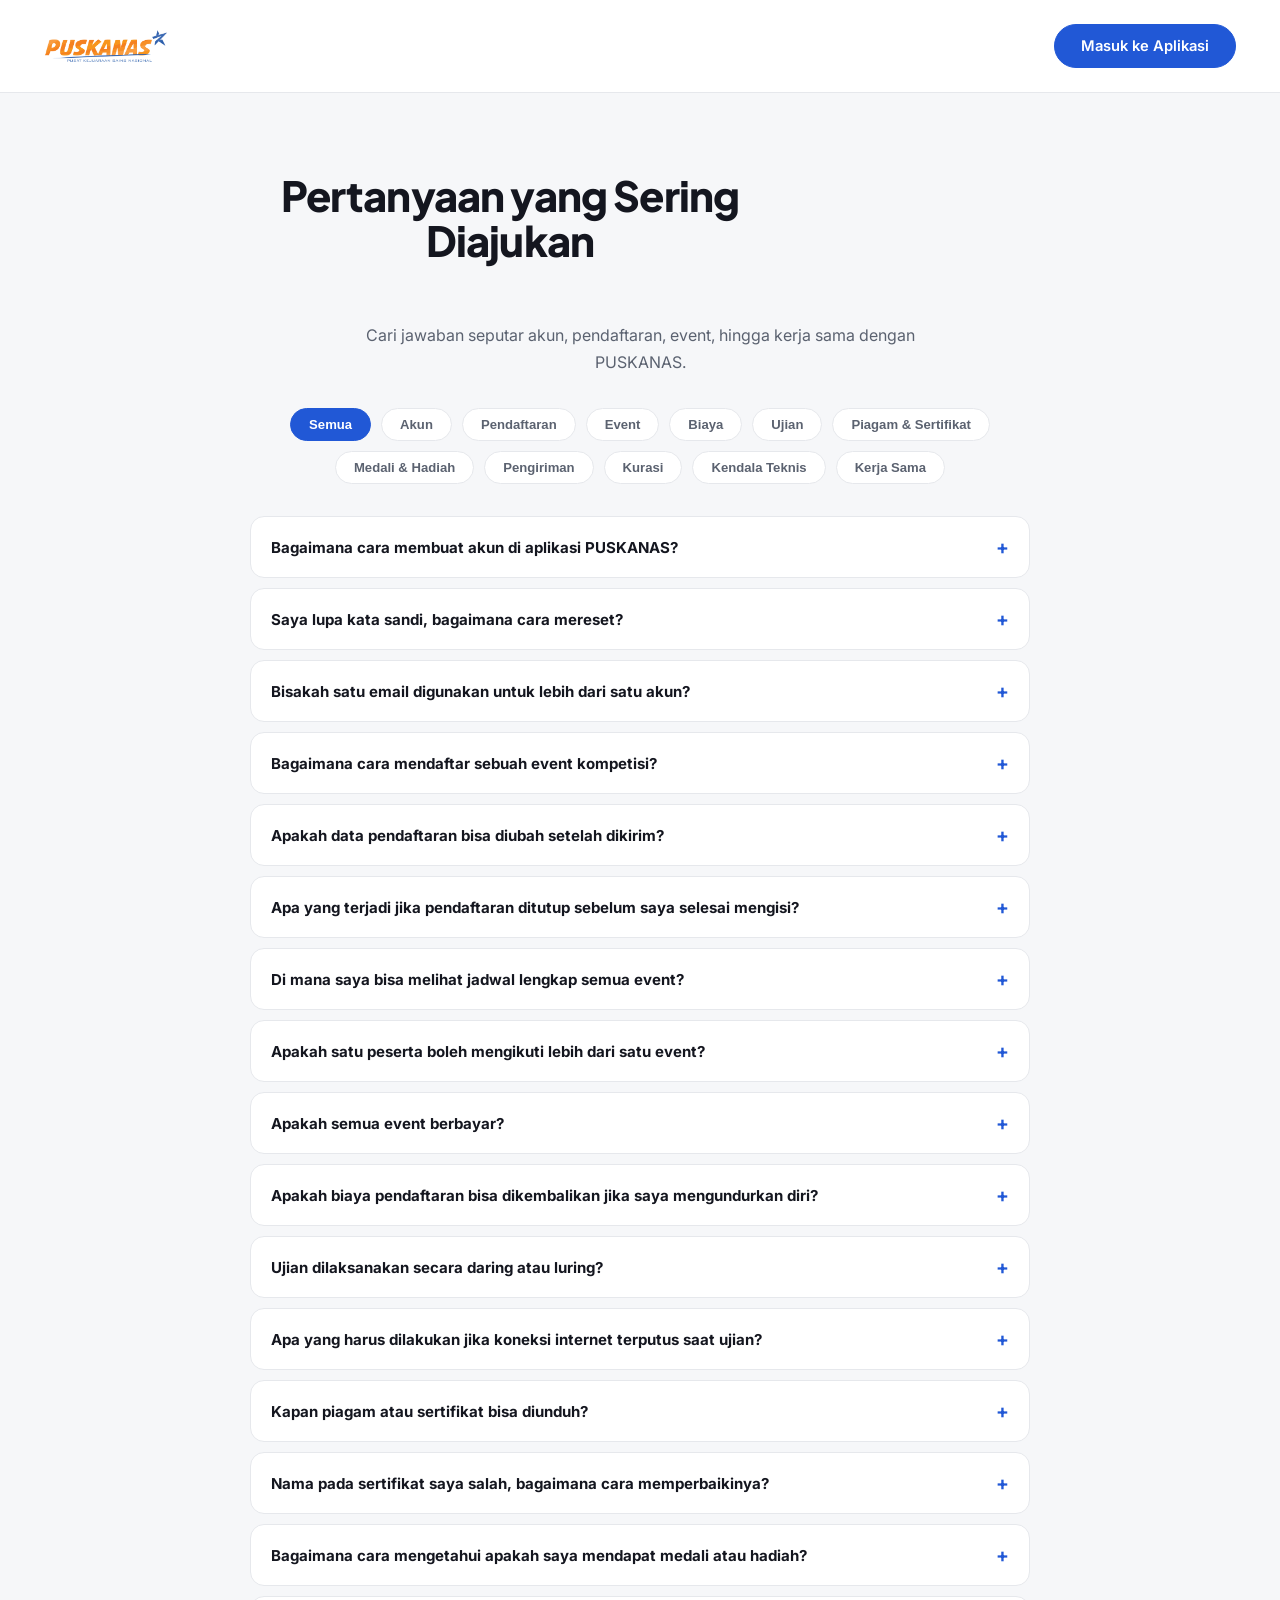
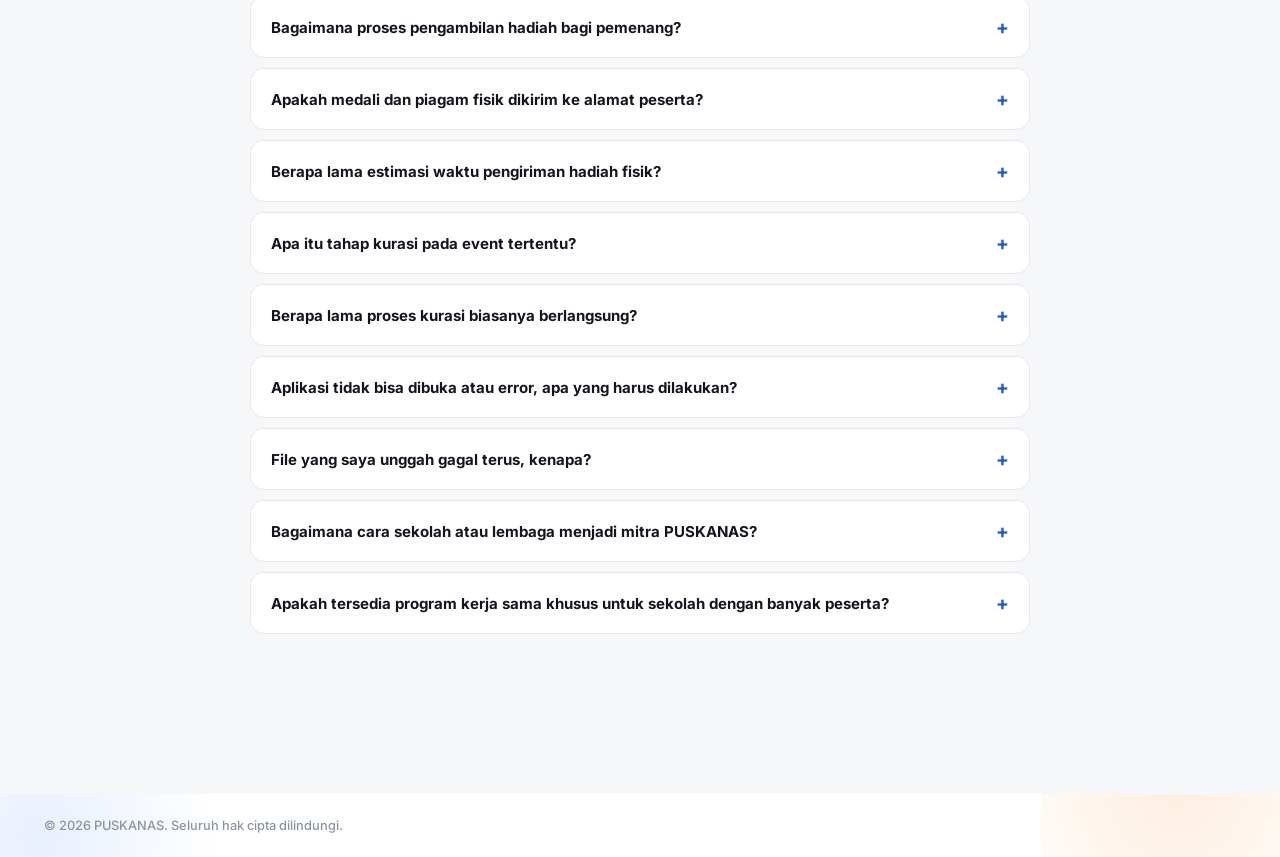
==== faq.html @ e108f0ed "Initial commit Created from https://vercel.com/new" ====
<!DOCTYPE html>
<html lang="id">
<head>
<meta charset="UTF-8">
<meta name="viewport" content="width=device-width, initial-scale=1.0">
<title>FAQ — PUSKANAS</title>
<link rel="preconnect" href="https://fonts.googleapis.com">
<link rel="preconnect" href="https://fonts.gstatic.com" crossorigin>
<link href="https://fonts.googleapis.com/css2?family=Plus+Jakarta+Sans:wght@500;600;700;800&family=Inter:wght@400;500;600&display=swap" rel="stylesheet">
<link rel="stylesheet" href="style.css">
</head>
<body>
  <header>
    <div class="header-inner">
      <a href="index.html" class="logo"><img src="logo.png" alt="PUSKANAS — Pusat Kejuaraan Sains Nasional"></a>
      <nav></nav>
      <a href="https://app.puskanas.id/" class="btn-app" target="_blank" rel="noopener">Masuk ke Aplikasi</a>
    </div>
  </header>

  <div class="wrap">
    <section class="faq-page">
      <div class="faq-head">
        <h1>Pertanyaan yang Sering Diajukan</h1>
        <p>Cari jawaban seputar akun, pendaftaran, event, hingga kerja sama dengan PUSKANAS.</p>
      </div>

      <div class="testimoni-filter" id="faqFilter" role="group" aria-label="Saring FAQ berdasarkan kategori">
        <button type="button" class="testimoni-chip is-active" data-kategori="semua">Semua</button>
        <button type="button" class="testimoni-chip" data-kategori="akun">Akun</button>
        <button type="button" class="testimoni-chip" data-kategori="pendaftaran">Pendaftaran</button>
        <button type="button" class="testimoni-chip" data-kategori="event">Event</button>
        <button type="button" class="testimoni-chip" data-kategori="biaya">Biaya</button>
        <button type="button" class="testimoni-chip" data-kategori="ujian">Ujian</button>
        <button type="button" class="testimoni-chip" data-kategori="piagam">Piagam &amp; Sertifikat</button>
        <button type="button" class="testimoni-chip" data-kategori="medali">Medali &amp; Hadiah</button>
        <button type="button" class="testimoni-chip" data-kategori="pengiriman">Pengiriman</button>
        <button type="button" class="testimoni-chip" data-kategori="kurasi">Kurasi</button>
        <button type="button" class="testimoni-chip" data-kategori="teknis">Kendala Teknis</button>
        <button type="button" class="testimoni-chip" data-kategori="kerjasama">Kerja Sama</button>
      </div>

      <div class="faq-list" id="faqList"></div>

      <p class="testimoni-empty" id="faqEmpty" hidden>Belum ada pertanyaan untuk kategori ini.</p>
    </section>
  </div>

  <footer>
    <div class="footer-inner">
      <div class="footer-bottom">
        <p class="footer-copyright">© 2026 PUSKANAS. Seluruh hak cipta dilindungi.</p>
      </div>
    </div>
  </footer>

<script src="data-faq.js"></script>
<script src="faq.js"></script>
</body>
</html>
---- style.css ----
:root {
  --blue-700: #173c8a;
  --blue-600: #2158d6;
  --blue-100: #e8effd;
  --orange-500: #fd8100;
  --orange-600: #fd9f3f;
  --orange-100: #feeee0;
  --ink-900: #14161f;
  --body-600: #5b6270;
  --bg: #f6f7f9;
  --white: #ffffff;
  --line: #e6e8ec;
  --red-600: #c0362c;
  --red-100: #fbe4e2;
}

* {
  box-sizing: border-box;
  margin: 0;
  padding: 0;
}
body {
  font-family: "Inter", sans-serif;
  background: var(--bg);
  color: var(--ink-900);
  -webkit-font-smoothing: antialiased;
}

.wrap {
  max-width: 1360px;
  margin: 0 auto;
  padding: 32px 44px 64px;
}

/* ---------- Information Bar (marquee) ---------- */
.info-bar {
  background: var(--ink-900);
  color: #f4f5f7;
  overflow: hidden;
  white-space: nowrap;
  position: relative;
  width: 100%;
}
.info-track {
  display: inline-flex;
  width: max-content;
  padding: 10px 0;
  animation: marquee 32s linear infinite;
}
/* marquee tetap berjalan meski kursor diarahkan ke atasnya */
.info-item {
  display: inline-flex;
  align-items: center;
  gap: 9px;
  font-size: 0.8rem;
  font-weight: 500;
  padding: 0 34px;
  letter-spacing: 0.01em;
}
.info-item .dot {
  width: 6px;
  height: 6px;
  border-radius: 50%;
  background: var(--orange-500);
  flex-shrink: 0;
}
@keyframes marquee {
  from {
    transform: translateX(0);
  }
  to {
    transform: translateX(-50%);
  }
}
@media (prefers-reduced-motion: reduce) {
  .info-track {
    animation: none;
  }
}

/* ---------- Header ---------- */
header {
  position: sticky;
  top: 0;
  z-index: 40;
  width: 100%;
  background: #ffffff;
  backdrop-filter: none;
  -webkit-backdrop-filter: none;
  border-bottom: 1px solid var(--line);
}
.header-inner {
  max-width: 1360px;
  margin: 0 auto;
  padding: 24px 44px;
  display: flex;
  align-items: center;
  justify-content: space-between;
}
.logo {
  display: flex;
  align-items: center;
}
.logo img {
  height: 34px;
  width: auto;
  display: block;
}
nav {
  flex: 1;
} /* menu dikosongkan sesuai arahan */
.btn-app {
  background: var(--blue-600);
  color: var(--white);
  font-weight: 600;
  font-size: 0.92rem;
  padding: 12px 26px;
  border-radius: 999px;
  text-decoration: none;
  border: 1px solid var(--blue-600);
  transition:
    transform 0.15s ease,
    box-shadow 0.15s ease;
}
.btn-app:hover {
  transform: translateY(-1px);
  box-shadow: 0 10px 20px rgba(33, 88, 214, 0.28);
}

/* ---------- Hero grid ---------- */
.hero {
  display: grid;
  grid-template-columns: minmax(300px, 460px) 1fr;
  gap: 24px;
  align-items: center;
}

h1 {
  font-family: "Plus Jakarta Sans", sans-serif;
  font-weight: 800;
  font-size: clamp(2.3rem, 3.2vw + 1rem, 3.5rem);
  line-height: 1.08;
  letter-spacing: -0.02em;
  color: var(--ink-900);
  max-width: 520px;
  margin-bottom: 26px;
  min-height: calc(3 * 1.08em);
}
h1 .hl {
  color: var(--orange-600);
}

/* decorative + functional slide indicator, styled after reference's mixed pill/dot row */
.indicator {
  display: flex;
  align-items: center;
  gap: 8px;
  margin-bottom: 26px;
}
.indicator .seg {
  height: 12px;
  border-radius: 999px;
  background: var(--ink-900);
  cursor: pointer;
  transition: all 0.2s ease;
}
.indicator .seg.active {
  width: 38px;
  background: var(--orange-500);
}
.indicator .seg:not(.active) {
  width: 12px;
  opacity: 0.85;
}

p.lede {
  font-size: 1.04rem;
  line-height: 1.65;
  color: var(--body-600);
  max-width: 440px;
  margin-bottom: 34px;
  min-height: 3.3em;
}

.btn-primary {
  display: inline-block;
  background: var(--blue-600);
  color: var(--white);
  font-weight: 700;
  font-size: 0.96rem;
  padding: 16px 30px;
  border-radius: 999px;
  text-decoration: none;
  border: 1px solid var(--blue-600);
  box-shadow: 0 12px 26px rgba(33, 88, 214, 0.3);
  transition: transform 0.15s ease;
}
.btn-primary:hover {
  transform: translateY(-2px);
}

/* ---------- Visual column ---------- */
.visual {
  position: relative;
  min-height: 520px;
  display: flex;
  align-items: center;
  justify-content: center;
}

.photo-slot {
  position: absolute;
  width: 500px;
  height: 500px;
  left: calc(50% - 255px);
  top: 0;
  z-index: 2;
  border-radius: 20px;
  overflow: hidden;
}
.photo-img {
  position: absolute;
  inset: 0;
  width: 100%;
  height: 100%;
  object-fit: cover;
  opacity: 0;
  transition: opacity 0.35s ease;
}
.photo-img.is-visible {
  opacity: 1;
}
.hero-fade {
  transition: opacity 0.25s ease, transform 0.25s ease;
}
.hero-fade.is-switching {
  opacity: 0;
  transform: translateY(8px);
}
.photo-placeholder {
  position: absolute;
  inset: 0;
  border: 2px dashed #c7cdd6;
  border-radius: 20px;
  background: #eef0f3;
  display: flex;
  flex-direction: column;
  align-items: center;
  justify-content: center;
  gap: 10px;
  color: #8b94a3;
  text-align: center;
  padding: 20px;
  transition: opacity 0.25s ease;
}
.photo-placeholder.is-hidden {
  opacity: 0;
  pointer-events: none;
}
.photo-placeholder svg {
  width: 40px;
  height: 40px;
  stroke: #8b94a3;
}
.photo-placeholder p {
  font-size: 0.85rem;
  font-weight: 600;
  max-width: 230px;
  line-height: 1.4;
}
.photo-placeholder span {
  font-size: 0.72rem;
  color: #a7aeb9;
}

/* Panel "Ekosistem Brand": animasi orbit tampil menggantikan foto/placeholder di slide ini saja */
#brandOrbit {
  position: absolute;
  inset: 0;
  z-index: 3;
  opacity: 0;
  pointer-events: none;
  transition: opacity 0.35s ease;
}
#brandOrbit.is-active {
  opacity: 1;
  pointer-events: auto;
}

/* photoImg.src diisi otomatis oleh JS sesuai slide aktif (assets/images/hero-1.png, hero-2.png, hero-3.png).
     Jika file belum ada, kotak placeholder di atas tetap tampil sebagai penanda. */

/* pill cluster, top right — sekaligus berfungsi sebagai saklar slide */
.pill-stack {
  position: absolute;
  top: 10px;
  right: 4px;
  display: flex;
  flex-direction: column;
  align-items: flex-end;
  gap: 12px;
  z-index: 3;
}
.pill {
  display: inline-flex;
  align-items: center;
  gap: 9px;
  font-family: "Inter", sans-serif;
  font-size: 0.85rem;
  font-weight: 600;
  padding: 11px 22px 11px 16px;
  border-radius: 999px;
  white-space: nowrap;
  border: 1.5px solid transparent;
  cursor: pointer;
  transition: all 0.2s ease;
}
.pill .dot {
  width: 20px;
  height: 20px;
  border-radius: 50%;
  display: flex;
  align-items: center;
  justify-content: center;
  flex-shrink: 0;
  transition: all 0.2s ease;
}
.pill .dot svg {
  width: 11px;
  height: 11px;
}
.pill.outline {
  background: var(--white);
  color: var(--body-600);
  border-color: var(--line);
  box-shadow: 0 2px 6px rgba(20, 22, 31, 0.04);
}
.pill.outline .dot {
  background: var(--bg);
}
.pill.outline .dot svg {
  stroke: var(--body-600);
}
.pill.outline:hover {
  border-color: var(--orange-500);
  color: var(--ink-900);
  transform: translateX(-2px);
}
.pill.active {
  background: var(--orange-500);
  color: var(--white);
  box-shadow: 0 10px 22px -6px rgba(219, 127, 44, 0.55);
  transform: translateX(-4px);
}
.pill.active .dot {
  background: rgba(255, 255, 255, 0.25);
}
.pill.active .dot svg {
  stroke: var(--white);
}

/* floating info card, overlapping bottom of blob — like Interactive Engagement */
.float-card {
  position: absolute;
  right: -8px;
  bottom: 150px;
  width: 236px;
  background: var(--white);
  border-radius: 16px;
  padding: 16px 16px 15px;
  box-shadow: 0 18px 36px -10px rgba(20, 22, 31, 0.18);
  z-index: 4;
}
.float-card .row {
  display: flex;
  align-items: center;
  gap: 10px;
  margin-bottom: 9px;
}
.float-card .ic {
  width: 32px;
  height: 32px;
  border-radius: 9px;
  background: var(--orange-100);
  display: flex;
  align-items: center;
  justify-content: center;
  flex-shrink: 0;
}
.float-card .ic svg {
  width: 17px;
  height: 17px;
}
.float-card h4 {
  font-family: "Plus Jakarta Sans", sans-serif;
  font-size: 0.9rem;
  font-weight: 700;
  color: var(--ink-900);
  line-height: 1.2;
}
.float-card p {
  font-size: 0.77rem;
  line-height: 1.5;
  color: var(--body-600);
}

/* ---------- Footer ---------- */
footer {
  background: var(--white);
    
  position: relative;
  overflow: hidden;
}
footer::before {
  content: "";
  position: absolute;
  top: -140px;
  right: -100px;
  width: 340px;
  height: 340px;
  border-radius: 50%;
  background: radial-gradient(
    circle at 40% 40%,
    var(--orange-100),
    transparent 70%
  );
  pointer-events: none;
}
footer::after {
  content: "";
  position: absolute;
  bottom: -160px;
  left: -80px;
  width: 300px;
  height: 300px;
  border-radius: 50%;
  background: radial-gradient(
    circle at 40% 40%,
    var(--blue-100),
    transparent 70%
  );
  pointer-events: none;
}

.footer-inner {
  max-width: 1360px;
  margin: 0 auto;
  padding: 0 44px;
  position: relative;
  z-index: 1;
}

/* CTA full-width di atas, supaya tidak ada mismatch tinggi dengan kolom lain */
.footer-cta {
  padding: 64px 0 48px;
  border-bottom: 1px solid var(--line);
  display: flex;
  align-items: center;
  justify-content: space-between;
  gap: 32px;
  flex-wrap: wrap;
}
.footer-heading {
  font-family: "Plus Jakarta Sans", sans-serif;
  font-weight: 800;
  font-size: clamp(1.7rem, 2.4vw + 1rem, 2.6rem);
  line-height: 1.15;
  letter-spacing: -0.02em;
  color: var(--ink-900);
  max-width: 560px;
}
.footer-heading .hl {
  color: var(--orange-600);
}

/* grid link, pakai fr supaya selalu pas mengikuti lebar container */
.footer-links-grid {
  display: grid;
  grid-template-columns: 1.3fr repeat(5, 1fr);
  gap: 28px;
  padding: 48px 0;
  border-bottom: 1px solid var(--line);
}
.footer-col-brand {
  padding-right: 12px;
}
.footer-logo {
  display: block;
  height: 24px;
  width: auto;
  margin-bottom: 14px;
}
.footer-col-brand p {
  color: var(--body-600);
  font-size: 0.86rem;
  line-height: 1.6;
  max-width: 230px;
}

.footer-col h4 {
  font-family: "Plus Jakarta Sans", sans-serif;
  font-size: 0.78rem;
  font-weight: 700;
  letter-spacing: 0.03em;
  text-transform: uppercase;
  color: var(--body-600);
  margin-bottom: 16px;
}
.footer-col ul {
  list-style: none;
  display: flex;
  flex-direction: column;
  gap: 11px;
}
.footer-col a {
  color: var(--ink-900);
  text-decoration: none;
  font-weight: 600;
  font-size: 0.87rem;
  transition: color 0.15s ease;
}
.footer-col a:hover {
  color: var(--orange-500);
}
.footer-col a.is-active {
  color: var(--orange-500);
}

.footer-social {
  display: flex;
  gap: 10px;
  margin-top: 18px;
}
.footer-social a {
  width: 34px;
  height: 34px;
  border-radius: 50%;
  background: var(--bg);
  border: 1px solid var(--line);
  display: flex;
  align-items: center;
  justify-content: center;
  color: var(--ink-900);
  transition:
    background 0.15s ease,
    color 0.15s ease,
    transform 0.15s ease;
}
.footer-social a:hover {
  background: var(--blue-600);
  color: var(--white);
  transform: translateY(-2px);
}
.footer-social svg {
  width: 15px;
  height: 15px;
}

.footer-bottom {
  padding: 24px 0;
}
.footer-copyright {
  font-size: 0.8rem;
  color: #8b94a3;
  font-weight: 500;
}

@media (max-width: 1050px) {
  .footer-links-grid {
    grid-template-columns: repeat(3, 1fr);
    row-gap: 36px;
  }
  .footer-col-brand {
    grid-column: 1 / -1;
    padding-right: 0;
  }
  .footer-col-brand p {
    max-width: 420px;
  }
}
@media (max-width: 640px) {
  .footer-inner {
    padding: 0 24px;
  }
  .footer-cta {
    flex-direction: column;
    align-items: flex-start;
    padding: 48px 0 36px;
  }
  .footer-links-grid {
    grid-template-columns: 1fr 1fr;
  }
}

/* ---------- Filter Kompetisi ---------- */
.komp-filter {
  background: var(--white);
  padding-top: 30px;
}
.komp-filter-inner {
  max-width: 1360px;
  margin: 0 auto;
}
.komp-filter-inner h2 {
  font-family: "Plus Jakarta Sans", sans-serif;
  margin: 40px;
  font-weight: 800;
  font-size: clamp(1.7rem, 2.4vw + 1rem, 2.3rem);
  color: var(--ink-900);
  margin-bottom: 12px;
}
.komp-filter-inner > p {
  margin: 40px;
  color: var(--body-600);
  font-size: 0.95rem;
  max-width: 600px;
  margin-bottom: 32px;
}

.komp-cta-secondary {
  color: var(--blue-600);
  text-align: center;
  text-decoration: none;
  font-weight: 600;
  font-size: 0.86rem;
  padding: 10px 18px;
  border: 1px solid var(--line);
  border-radius: 12px;
  transition:
    border-color 0.2s ease,
    transform 0.2s ease;
}
.komp-cta-secondary:hover {
  border-color: var(--blue-600);
  transform: translateY(-2px);
}

@media (prefers-reduced-motion: reduce) {
  .komp-cta-secondary {
    transition: none;
  }
  .komp-cta-secondary:hover {
    transform: none;
  }
}

@media (max-width: 640px) {
  .komp-filter-inner {
    padding: 56px 24px;
  }
}

/* ---------- Papan Pengumuman ---------- */
.papan-pengumuman {
  background: var(--bg);
}
.papan-inner {
  max-width: 1360px;
  margin: 0 auto;
  padding: 70px 44px;
}
.papan-head {
  display: flex;
  align-items: flex-end;
  justify-content: space-between;
  gap: 24px;
  margin-bottom: 32px;
}
.papan-head h2 {
  font-family: "Plus Jakarta Sans", sans-serif;
  font-weight: 800;
  font-size: clamp(1.7rem, 2.4vw + 1rem, 2.3rem);
  color: var(--ink-900);
  margin-bottom: 12px;
}
.papan-head > div > p {
  color: var(--body-600);
  font-size: 0.95rem;
  max-width: 600px;
}
.papan-nav {
  display: flex;
  gap: 10px;
  flex-shrink: 0;
}
.papan-nav-btn {
  width: 42px;
  height: 42px;
  border-radius: 50%;
  flex-shrink: 0;
  background: var(--white);
  color: var(--blue-600);
  border: 1px solid var(--line);
  display: flex;
  align-items: center;
  justify-content: center;
  cursor: pointer;
  transition:
    background 0.2s ease,
    color 0.2s ease,
    border-color 0.2s ease;
}
.papan-nav-btn:hover {
  background: var(--blue-600);
  color: var(--white);
  border-color: var(--blue-600);
}

.papan-marquee {
  overflow: hidden;
  width: 100%;
  cursor: grab;
  touch-action: pan-y;
  user-select: none;
}
.papan-marquee.is-dragging {
  cursor: grabbing;
}
.papan-marquee.is-dragging .papan-card {
  pointer-events: none;
}
.papan-track {
  display: flex;
  width: max-content;
  gap: 24px;
  will-change: transform;
}
.papan-card {
  flex: 0 0 320px;
  width: 320px;
  border: 1px solid var(--line);
  border-radius: 20px;
  background: var(--white);
  box-shadow: 0 14px 32px -20px rgba(20, 22, 31, 0.22);
  padding: 22px;
  display: flex;
  flex-direction: column;
  transition:
    transform 0.25s ease,
    border-color 0.25s ease,
    box-shadow 0.25s ease;
}
.papan-badge {
  display: inline-block;
  align-self: flex-start;
  font-size: 0.72rem;
  font-weight: 700;
  padding: 4px 12px;
  border-radius: 999px;
  margin-bottom: 14px;
  text-transform: uppercase;
  letter-spacing: 0.03em;
}
.papan-badge.is-penting {
  background: var(--red-100);
  color: var(--red-600);
}
.papan-badge.is-informasi {
  background: var(--blue-100);
  color: var(--blue-600);
}
.papan-badge.is-pengingat {
  background: var(--orange-100);
  color: var(--orange-600);
}
.papan-badge.is-selesai {
  background: #e7e9ed;
  color: #6b7280;
}
.papan-badge.is-segera {
  background: var(--orange-100);
  color: var(--orange-600);
}
.papan-date {
  color: var(--body-600);
  font-size: 0.78rem;
  font-weight: 600;
  margin-bottom: 8px;
}
.papan-card h3 {
  font-family: "Plus Jakarta Sans", sans-serif;
  font-weight: 700;
  font-size: 1.05rem;
  color: var(--ink-900);
  margin-bottom: 10px;
  line-height: 1.35;
}
.papan-ringkasan {
  color: var(--body-600);
  font-size: 0.86rem;
  line-height: 1.5;
  margin-bottom: 16px;
}
.papan-brand {
  align-self: flex-start;
  font-size: 0.72rem;
  font-weight: 700;
  color: var(--body-600);
  border: 1px solid var(--line);
  border-radius: 999px;
  padding: 3px 12px;
  margin-bottom: 16px;
}
.papan-card .komp-cta-secondary {
  margin-top: auto;
}

@media (hover: hover) and (pointer: fine) {
  .papan-card:hover {
    transform: translateY(-6px);
    border-color: var(--orange-500);
    box-shadow: 0 22px 44px -18px rgba(20, 22, 31, 0.3);
  }
}
@media (prefers-reduced-motion: reduce) {
  .papan-card {
    transition: none;
  }
  .papan-card:hover {
    transform: none;
  }
}

@media (max-width: 640px) {
  .papan-inner {
    padding: 56px 24px;
  }
  .papan-head {
    flex-wrap: wrap;
  }
  .papan-card {
    width: 260px;
  }
}

/* ---------- Detail Pengumuman ---------- */
.pengumuman-back {
  display: inline-flex;
  align-items: center;
  gap: 6px;
  color: var(--blue-600);
  text-decoration: none;
  font-weight: 600;
  font-size: 0.86rem;
  margin: 32px 0 28px;
}
.pengumuman-back:hover {
  text-decoration: underline;
}
.pengumuman-detail {
  max-width: 720px;
  margin: 0 auto;
  padding-bottom: 96px;
}
.pengumuman-meta {
  display: flex;
  align-items: center;
  gap: 14px;
  flex-wrap: wrap;
  margin-bottom: 18px;
}
.pengumuman-detail h1 {
  font-family: "Plus Jakarta Sans", sans-serif;
  font-weight: 800;
  font-size: clamp(1.6rem, 2vw + 1rem, 2.4rem);
  line-height: 1.3;
  color: var(--ink-900);
  margin-bottom: 22px;
}
.pengumuman-brand-row {
  display: flex;
  align-items: center;
  gap: 12px;
  padding-bottom: 28px;
  margin-bottom: 28px;
  border-bottom: 1px solid var(--line);
}
.pengumuman-brand-badge {
  width: 40px;
  height: 40px;
  border-radius: 50%;
  background: var(--blue-100);
  color: var(--blue-600);
  display: flex;
  align-items: center;
  justify-content: center;
  font-weight: 800;
  font-size: 0.9rem;
}
.pengumuman-brand-name {
  font-weight: 700;
  font-size: 0.92rem;
  color: var(--ink-900);
}
.pengumuman-brand-label {
  font-size: 0.78rem;
  color: var(--body-600);
}
.pengumuman-isi {
  color: var(--body-600);
  font-size: 1.02rem;
  line-height: 1.85;
  white-space: pre-line;
}
.pengumuman-notfound {
  max-width: 480px;
  margin: 96px auto;
  text-align: center;
}
.pengumuman-notfound h1 {
  font-family: "Plus Jakarta Sans", sans-serif;
  font-size: 1.5rem;
  margin-bottom: 12px;
}
.pengumuman-notfound p {
  color: var(--body-600);
  margin-bottom: 24px;
}

@media (max-width: 640px) {
  .pengumuman-detail {
    padding-bottom: 64px;
  }
}

/* ---------- Download App ---------- */
.download-app {
  background: var(--blue-100);
  
}
.download-app-inner {
  max-width: 1360px;
  margin: 0 auto;
  padding: 0 44px;
  display: grid;
  grid-template-columns: 1fr 1fr;
  align-items: center;
  gap: 24px;
}
.download-copy {
  padding: 70px 0;
}
.download-copy h2 {
  font-family: "Plus Jakarta Sans", sans-serif;
  font-weight: 800;
  font-size: clamp(1.8rem, 3vw + 1rem, 2.6rem);
  color: var(--ink-900);
  margin-bottom: 16px;
  margin-left: 0;
}
.download-copy p {
  color: var(--body-600);
  font-size: 0.95rem;
  line-height: 1.7;
  max-width: 440px;
  margin-bottom: 28px;
}
.store-badges {
  display: flex;
  gap: 16px;
  flex-wrap: wrap;
}
.store-badge {
  display: inline-flex;
  align-items: center;
  gap: 12px;
  background: var(--white);
  border-radius: 14px;
  padding: 12px 22px;
  text-decoration: none;
  color: var(--ink-900);
  box-shadow: 0 8px 20px -10px rgba(20, 22, 31, 0.25);
}
.store-badge span {
  display: flex;
  flex-direction: column;
  line-height: 1.3;
}
.store-badge small {
  font-size: 11px;
  color: var(--body-600);
}
.store-badge strong {
  font-size: 16px;
  font-weight: 700;
  font-family: "Plus Jakarta Sans", sans-serif;
}

.phone-mockup {
  display: flex;
  justify-content: center;
  align-items: center;
  width: 100%;
  padding: 48px 0 0;
}
.phone-image {
  width: 100%;
  max-width: 260px;
}
.phone-image img {
  width: 100%;
  height: auto;
  display: block;
}

@media (max-width: 860px) {
  .download-app-inner {
    grid-template-columns: 1fr;
    text-align: center;
  }
  .download-copy {
    padding: 56px 0 0;
  }
  .download-copy p {
    margin-left: auto;
    margin-right: auto;
  }
  .store-badges {
    justify-content: center;
  }
  .phone-mockup {
    padding: 32px 0 0;
  }
  .phone-image {
    max-width: 320px;
  }
}

/* ---------- Akses Cepat Peserta ---------- */
.akses-cepat {
  --akses-blue: #155faa;
  --akses-blue-dark: #0d477f;
  --akses-yellow: #fcc910;
  --akses-orange: #fc7801;
  --akses-teal: #15727a;
  position: relative;
  isolation: isolate;
  overflow: hidden;
  padding: 82px 0;
  background:
    radial-gradient(circle at 8% 18%, rgba(252, 201, 16, 0.11) 0 7px, transparent 8px),
    radial-gradient(circle at 14% 74%, rgba(252, 120, 1, 0.07) 0 18px, transparent 19px),
    radial-gradient(circle at 91% 17%, rgba(21, 95, 170, 0.07) 0 12px, transparent 13px),
    radial-gradient(circle at 88% 82%, rgba(21, 114, 122, 0.06) 0 25px, transparent 26px),
    linear-gradient(180deg, #fffdf7 0%, #fff9e9 100%);
}

.akses-cepat::before,
.akses-cepat::after {
  content: "";
  position: absolute;
  z-index: -1;
  border-radius: 50%;
  pointer-events: none;
}

.akses-cepat::before {
  top: -118px;
  left: -92px;
  width: 280px;
  height: 280px;
  border: 42px solid rgba(252, 201, 16, 0.09);
}

.akses-cepat::after {
  right: -112px;
  bottom: -160px;
  width: 360px;
  height: 360px;
  border: 54px solid rgba(21, 95, 170, 0.055);
}

.akses-cepat-inner {
  position: relative;
  max-width: 1360px;
  margin: 0;
  padding: 0 44px;
}

.akses-cepat-head {
  display: grid;
  grid-template-columns: minmax(0, 0.85fr) minmax(280px, 0.55fr);
  align-items: end;
  gap: 36px;
  margin-bottom: 34px;
}

.akses-cepat-head::before {
  content: "Pusat bantuan peserta";
  grid-column: 1 / -1;
  justify-self: start;
  margin-bottom: -23px;
  padding: 8px 13px;
  border: 1px solid rgba(21, 95, 170, 0.13);
  border-radius: 999px;
  background: rgba(255, 255, 255, 0.72);
  color: var(--akses-blue);
  font-size: 0.7rem;
  font-weight: 800;
  letter-spacing: 0.08em;
  line-height: 1;
  text-transform: uppercase;
}

.akses-cepat-head h2 {
  margin: 0;
  color: #17324b;
  font-family: "Plus Jakarta Sans", sans-serif;
  font-size: clamp(1.85rem, 2.7vw, 2.75rem);
  font-weight: 800;
  letter-spacing: -0.035em;
  line-height: 1.15;
}

.akses-cepat-head p {
  max-width: 460px;
  margin: 0;
  color: #637080;
  font-size: 0.94rem;
  line-height: 1.7;
}

.akses-grid {
  display: grid;
  grid-template-columns: repeat(4, minmax(0, 1fr));
  gap: 15px;
}

.akses-item {
  --akses-accent: var(--akses-blue);
  --akses-soft: rgba(21, 95, 170, 0.09);
  --akses-border: rgba(21, 95, 170, 0.12);
  position: relative;
  display: flex;
  min-height: 148px;
  flex-direction: column;
  align-items: flex-start;
  justify-content: space-between;
  gap: 20px;
  overflow: hidden;
  padding: 21px 58px 21px 21px;
  border: 1px solid var(--akses-border);
  border-radius: 20px;
  background: rgba(255, 255, 255, 0.86);
  box-shadow: 0 16px 38px -34px rgba(13, 71, 127, 0.58);
  color: #20384e;
  font-family: "Plus Jakarta Sans", sans-serif;
  font-size: 0.91rem;
  font-weight: 700;
  line-height: 1.4;
  text-decoration: none;
  transition:
    transform 180ms ease,
    border-color 180ms ease,
    box-shadow 180ms ease,
    background-color 180ms ease;
}

.akses-item:nth-child(4n + 2) {
  --akses-accent: var(--akses-orange);
  --akses-soft: rgba(252, 120, 1, 0.09);
  --akses-border: rgba(252, 120, 1, 0.12);
}

.akses-item:nth-child(4n + 3) {
  --akses-accent: #c99200;
  --akses-soft: rgba(252, 201, 16, 0.16);
  --akses-border: rgba(201, 146, 0, 0.14);
}

.akses-item:nth-child(4n + 4) {
  --akses-accent: var(--akses-teal);
  --akses-soft: rgba(21, 114, 122, 0.09);
  --akses-border: rgba(21, 114, 122, 0.12);
}

.akses-item::before {
  content: "";
  position: absolute;
  top: 0;
  left: 21px;
  width: 44px;
  height: 3px;
  border-radius: 0 0 999px 999px;
  background: var(--akses-accent);
  opacity: 0.82;
}

.akses-item::after {
  content: "→";
  position: absolute;
  right: 18px;
  bottom: 18px;
  display: grid;
  place-items: center;
  width: 32px;
  height: 32px;
  border: 1px solid var(--akses-border);
  border-radius: 50%;
  background: #fff;
  color: var(--akses-accent);
  font-family: Arial, sans-serif;
  font-size: 1rem;
  font-weight: 700;
  line-height: 1;
  transition:
    transform 180ms ease,
    background-color 180ms ease,
    color 180ms ease;
}

.akses-item:hover {
  transform: translateY(-3px);
  border-color: color-mix(in srgb, var(--akses-accent) 28%, transparent);
  background: #fff;
  box-shadow: 0 22px 44px -32px rgba(13, 71, 127, 0.46);
}

.akses-item:hover::after {
  transform: translateX(2px);
  border-color: var(--akses-accent);
  background: var(--akses-accent);
  color: #fff;
}

.akses-item:focus-visible {
  outline: 3px solid color-mix(in srgb, var(--akses-accent) 28%, transparent);
  outline-offset: 3px;
}

.akses-ic {
  display: grid;
  place-items: center;
  flex-shrink: 0;
  width: 48px;
  height: 48px;
  border: 1px solid var(--akses-border);
  border-radius: 15px;
  background: var(--akses-soft);
  color: var(--akses-accent);
}

.akses-ic svg {
  width: 23px;
  height: 23px;
  stroke: currentColor;
}

@media (prefers-reduced-motion: reduce) {
  .akses-item,
  .akses-item::after {
    transition: none;
  }

  .akses-item:hover,
  .akses-item:hover::after {
    transform: none;
  }
}

@media (max-width: 980px) {
  .akses-cepat-head {
    grid-template-columns: 1fr;
    gap: 12px;
  }

  .akses-cepat-head::before {
    grid-column: auto;
    margin-bottom: 5px;
  }

  .akses-cepat-head p {
    max-width: 660px;
  }

  .akses-grid {
    grid-template-columns: repeat(2, minmax(0, 1fr));
  }
}

@media (max-width: 640px) {
  .akses-cepat {
    padding: 60px 0;
  }

  .akses-cepat-inner {
    padding: 0 24px;
  }

  .akses-cepat-head {
    margin-bottom: 25px;
  }

  .akses-grid {
    grid-template-columns: 1fr;
    gap: 12px;
  }

  .akses-item {
    min-height: 92px;
    flex-direction: row;
    align-items: center;
    justify-content: flex-start;
    gap: 15px;
    padding: 17px 58px 17px 17px;
    border-radius: 17px;
  }

  .akses-item::before {
    top: 17px;
    bottom: 17px;
    left: 0;
    width: 3px;
    height: auto;
    border-radius: 0 999px 999px 0;
  }

  .akses-item::after {
    right: 15px;
    bottom: 50%;
    transform: translateY(50%);
  }

  .akses-item:hover::after {
    transform: translate(2px, 50%);
  }

  .akses-ic {
    width: 46px;
    height: 46px;
    border-radius: 14px;
  }
}

/* ---------- Ekosistem Brand ---------- */
.ekosistem-brand {
  --ekosistem-blue: #155faa;
  --ekosistem-blue-dark: #0d477f;
  --ekosistem-yellow: #fcc910;
  --ekosistem-orange: #fc7801;
  --ekosistem-cream: #fff9e9;
  padding: 0 0;
  background: #f8f9fb;
}

.ekosistem-inner {
  max-width: 1360px;
  margin: 0;
  
}

.ekosistem-panel {
  display: grid;
  grid-template-columns: minmax(290px, 0.8fr) minmax(0, 1.72fr);
  overflow: hidden;
  border: 1px solid rgba(21, 95, 170, 0.12);
  background: var(--ekosistem-cream);
  box-shadow: 0 26px 70px -48px rgba(13, 71, 127, 0.44);
}

.ekosistem-intro {
  position: relative;
  isolation: isolate;
  display: flex;
  flex-direction: column;
  justify-content: center;
  min-height: 610px;
  padding: clamp(38px, 4vw, 58px);
  color: var(--ekosistem-blue-dark);
  background:
    radial-gradient(circle at 14% 14%, rgba(255, 255, 255, 0.22) 0 6px, transparent 7px),
    radial-gradient(circle at 79% 13%, rgba(255, 255, 255, 0.18) 0 13px, transparent 14px),
    radial-gradient(circle at 88% 40%, rgba(21, 95, 170, 0.11) 0 23px, transparent 24px),
    radial-gradient(circle at 13% 82%, rgba(255, 255, 255, 0.18) 0 31px, transparent 32px),
    linear-gradient(150deg, var(--ekosistem-yellow) 0%, #f4aa1c 56%, var(--ekosistem-orange) 100%);
}

.ekosistem-intro::before {
  content: "";
  position: absolute;
  top: -76px;
  right: -78px;
  z-index: -1;
  width: 210px;
  height: 210px;
  border: 34px solid rgba(255, 255, 255, 0.13);
  border-radius: 50%;
}

.ekosistem-intro::after {
  content: "";
  position: absolute;
  right: -34px;
  bottom: -48px;
  z-index: -1;
  width: 164px;
  height: 164px;
  border: 24px solid rgba(21, 95, 170, 0.11);
  border-radius: 50%;
}

.ekosistem-eyebrow {
  display: inline-flex;
  align-items: center;
  align-self: flex-start;
  min-height: 32px;
  margin-bottom: 22px;
  padding: 7px 13px;
  border: 1px solid rgba(21, 95, 170, 0.18);
  border-radius: 999px;
  background: rgba(255, 255, 255, 0.28);
  color: var(--ekosistem-blue-dark);
  font-size: 0.72rem;
  font-weight: 800;
  letter-spacing: 0.08em;
  line-height: 1;
  text-transform: uppercase;
}

.ekosistem-intro h2 {
  max-width: 460px;
  margin: 0 0 20px;
  color: #0c477f;
  font-family: "Plus Jakarta Sans", sans-serif;
  font-size: clamp(1.95rem, 2.25vw + 0.75rem, 3rem);
  font-weight: 800;
  letter-spacing: -0.04em;
  line-height: 1.13;
}

.ekosistem-intro > p {
  max-width: 445px;
  margin: 0;
  color: rgba(12, 71, 127, 0.82);
  font-size: 0.96rem;
  line-height: 1.72;
}

.ekosistem-summary {
  display: grid;
  grid-template-columns: auto minmax(0, 1fr);
  align-items: center;
  gap: 14px;
  max-width: 340px;
  margin-top: 36px;
  padding-top: 24px;
  border-top: 1px solid rgba(21, 95, 170, 0.18);
}

.ekosistem-summary strong {
  color: var(--ekosistem-blue);
  font-family: "Plus Jakarta Sans", sans-serif;
  font-size: 2.7rem;
  font-weight: 800;
  letter-spacing: -0.065em;
  line-height: 1;
}

.ekosistem-summary span {
  color: rgba(12, 71, 127, 0.82);
  font-size: 0.8rem;
  font-weight: 700;
  line-height: 1.45;
}

.ekosistem-all-link {
  display: inline-flex;
  align-items: center;
  align-self: flex-start;
  gap: 8px;
  min-height: 46px;
  margin-top: 30px;
  padding: 11px 17px;
  border: 1px solid rgba(13, 71, 127, 0.16);
  border-radius: 13px;
  background: var(--ekosistem-blue);
  color: #fff;
  font-size: 0.82rem;
  font-weight: 800;
  text-decoration: none;
  box-shadow: 0 14px 26px -18px rgba(13, 71, 127, 0.9);
  transition: transform 180ms ease, background-color 180ms ease, box-shadow 180ms ease;
}

.ekosistem-all-link svg {
  width: 18px;
  height: 18px;
  transition: transform 180ms ease;
}

.ekosistem-all-link:focus-visible,
.ekosistem-card-link:focus-visible {
  outline: 3px solid rgba(21, 95, 170, 0.27);
  outline-offset: 4px;
}

.ekosistem-content {
  position: relative;
  display: flex;
  flex-direction: column;
  justify-content: center;
  padding: clamp(24px, 3vw, 42px);
  background:
    radial-gradient(circle at 10% 14%, rgba(252, 201, 16, 0.15) 0 5px, transparent 6px),
    radial-gradient(circle at 92% 10%, rgba(21, 95, 170, 0.08) 0 12px, transparent 13px),
    radial-gradient(circle at 89% 86%, rgba(252, 120, 1, 0.10) 0 22px, transparent 23px),
    var(--ekosistem-cream);
}

.ekosistem-grid {
  display: grid;
  grid-template-columns: repeat(2, minmax(0, 1fr));
  gap: 14px;
}

.ekosistem-card {
  position: relative;
  min-width: 0;
  min-height: 228px;
  overflow: hidden;
  border: 1px solid rgba(21, 95, 170, 0.11);
  border-radius: 20px;
  background: rgba(255, 255, 255, 0.91);
  box-shadow: 0 13px 30px -28px rgba(13, 71, 127, 0.68);
  transition: transform 180ms ease, border-color 180ms ease, box-shadow 180ms ease;
}

.ekosistem-card:nth-child(4n + 2),
.ekosistem-card:nth-child(4n + 3) {
  background: rgba(255, 252, 240, 0.96);
}

.ekosistem-card::before {
  content: "";
  position: absolute;
  top: 0;
  left: 0;
  width: 5px;
  height: 100%;
  background: var(--brand-accent, var(--ekosistem-blue));
}

.ekosistem-card::after {
  content: "";
  position: absolute;
  top: -45px;
  right: -45px;
  width: 126px;
  height: 126px;
  border: 20px solid var(--brand-ring, rgba(21, 95, 170, 0.08));
  border-radius: 50%;
  pointer-events: none;
}

.ekosistem-card-link {
  position: relative;
  z-index: 1;
  display: flex;
  flex-direction: column;
  min-height: 228px;
  padding: 21px 22px 20px 25px;
  color: inherit;
  text-decoration: none;
}

.ekosistem-card-top {
  display: flex;
  align-items: flex-start;
  justify-content: space-between;
  gap: 14px;
}

.ekosistem-logo-shell {
  display: flex;
  align-items: center;
  justify-content: flex-start;
  width: min(100%, 206px);
  min-height: 66px;
  padding: 12px 15px;
  border: 1px solid rgba(21, 95, 170, 0.09);
  border-radius: 16px;
  background: var(--brand-soft, rgba(21, 95, 170, 0.08));
}

.ekosistem-logo {
  display: block;
  width: auto;
  height: auto;
  max-width: 100%;
  max-height: 39px;
  object-fit: contain;
  object-position: left center;
}

.ekosistem-index {
  flex: 0 0 auto;
  padding-top: 3px;
  color: var(--brand-accent, var(--ekosistem-blue));
  font-family: "Plus Jakarta Sans", sans-serif;
  font-size: 0.69rem;
  font-weight: 800;
  letter-spacing: 0.08em;
}

.ekosistem-card-copy {
  margin-top: 18px;
}

.ekosistem-card-copy h3 {
  position: absolute;
  width: 1px;
  height: 1px;
  padding: 0;
  margin: -1px;
  overflow: hidden;
  clip: rect(0, 0, 0, 0);
  white-space: nowrap;
  border: 0;
}

.ekosistem-tagline {
  max-width: 330px;
  margin: 0;
  color: #19324b;
  font-family: "Plus Jakarta Sans", sans-serif;
  font-size: 0.93rem;
  font-weight: 750;
  letter-spacing: -0.012em;
  line-height: 1.45;
}

.ekosistem-meta {
  display: flex;
  align-items: center;
  flex-wrap: wrap;
  gap: 7px 10px;
  margin-top: 13px;
  color: #607083;
  font-size: 0.74rem;
  font-weight: 650;
  line-height: 1.4;
}

.ekosistem-meta-item {
  display: inline-flex;
  align-items: center;
  gap: 6px;
}

.ekosistem-meta-item + .ekosistem-meta-item::before {
  content: "";
  width: 4px;
  height: 4px;
  margin-right: 4px;
  border-radius: 50%;
  background: var(--brand-accent, var(--ekosistem-blue));
  opacity: 0.55;
}

.ekosistem-card-action {
  display: flex;
  align-items: center;
  justify-content: space-between;
  gap: 12px;
  margin-top: auto;
  padding-top: 17px;
  color: var(--brand-accent, var(--ekosistem-blue));
  font-size: 0.79rem;
  font-weight: 800;
}

.ekosistem-card-action svg {
  width: 19px;
  height: 19px;
  transition: transform 180ms ease;
}

.ekosistem-coming {
  display: grid;
  grid-template-columns: 50px minmax(0, 1fr);
  align-items: center;
  gap: 15px;
  min-height: 92px;
  margin-top: 14px;
  padding: 17px 20px;
  border: 1px dashed rgba(21, 95, 170, 0.2);
  border-radius: 18px;
  background: rgba(255, 255, 255, 0.58);
}

.ekosistem-coming-icon {
  display: grid;
  place-items: center;
  width: 50px;
  height: 50px;
  border-radius: 15px;
  background: rgba(21, 95, 170, 0.09);
  color: var(--ekosistem-blue);
}

.ekosistem-coming-icon svg {
  width: 24px;
  height: 24px;
}

.ekosistem-coming-label {
  display: inline-block;
  margin-bottom: 4px;
  color: var(--ekosistem-orange);
  font-size: 0.66rem;
  font-weight: 800;
  letter-spacing: 0.08em;
  text-transform: uppercase;
}

.ekosistem-coming-copy h3 {
  margin: 0 0 3px;
  color: #19324b;
  font-family: "Plus Jakarta Sans", sans-serif;
  font-size: 0.9rem;
  font-weight: 800;
  line-height: 1.35;
}

.ekosistem-coming-copy p {
  margin: 0;
  color: #687789;
  font-size: 0.76rem;
  line-height: 1.49;
}

@media (hover: hover) and (pointer: fine) {
  .ekosistem-card:hover {
    transform: translateY(-3px);
    border-color: color-mix(in srgb, var(--brand-accent) 34%, transparent);
    box-shadow: 0 20px 40px -30px rgba(13, 71, 127, 0.72);
  }

  .ekosistem-card:hover .ekosistem-card-action svg,
  .ekosistem-all-link:hover svg {
    transform: translateX(3px);
  }

  .ekosistem-all-link:hover {
    transform: translateY(-2px);
    background: var(--ekosistem-blue-dark);
    box-shadow: 0 17px 30px -18px rgba(13, 71, 127, 0.95);
  }
}

@media (max-width: 1080px) {
  .ekosistem-panel {
    grid-template-columns: 1fr;
  }

  .ekosistem-intro {
    min-height: auto;
    padding: 48px;
  }

  .ekosistem-intro h2,
  .ekosistem-intro > p {
    max-width: 720px;
  }
}

@media (max-width: 720px) {
  .ekosistem-brand {
    padding: 60px 0 72px;
  }

  .ekosistem-inner {
    padding: 0 24px;
  }

  .ekosistem-panel {
    border-radius: 26px;
  }

  .ekosistem-intro {
    padding: 40px 30px;
  }

  .ekosistem-content {
    padding: 22px;
  }

  .ekosistem-grid {
    grid-template-columns: 1fr;
  }

  .ekosistem-card,
  .ekosistem-card-link {
    min-height: 214px;
  }
}

@media (max-width: 480px) {
  .ekosistem-inner {
    padding: 0 18px;
  }

  .ekosistem-panel {
    border-radius: 22px;
  }

  .ekosistem-intro {
    padding: 36px 24px;
  }

  .ekosistem-intro h2 {
    font-size: 1.8rem;
  }

  .ekosistem-content {
    padding: 16px;
  }

  .ekosistem-card,
  .ekosistem-card-link {
    min-height: 204px;
  }

  .ekosistem-card-link {
    padding: 18px 18px 17px 21px;
  }

  .ekosistem-logo-shell {
    min-height: 60px;
  }

  .ekosistem-coming {
    grid-template-columns: 44px minmax(0, 1fr);
    gap: 13px;
    padding: 15px;
  }

  .ekosistem-coming-icon {
    width: 44px;
    height: 44px;
    border-radius: 13px;
  }
}

@media (prefers-reduced-motion: reduce) {
  .ekosistem-card,
  .ekosistem-all-link,
  .ekosistem-card-action svg,
  .ekosistem-all-link svg {
    transition: none;
  }

  .ekosistem-card:hover,
  .ekosistem-all-link:hover {
    transform: none;
  }
}
/* panduan */

.guidev2-page {
  --g-blue:#155faa; --g-blue-dark:#0e4b87; --g-blue-soft:#eaf3fb;
  --g-yellow:#fcc910; --g-orange:#fc7801; --g-ink:#17324b;
  --g-muted:#65798b; --g-line:#dbe6ee; --g-surface:#ffffff;
  background-color:#fffaf0;
  background-image:
    radial-gradient(circle at 12% 18%,rgba(21,95,170,.035) 0 10px,transparent 11px),
    radial-gradient(circle at 82% 33%,rgba(252,120,1,.04) 0 14px,transparent 15px),
    radial-gradient(circle at 48% 78%,rgba(252,201,16,.055) 0 18px,transparent 19px);
  background-size:220px 210px,330px 310px,430px 390px;
  color:var(--g-ink);
}
.guidev2-page header {background:rgba(255,255,255,.96);border-bottom:1px solid rgba(21,95,170,.1)}
.guidev2-page .header-inner {max-width:1240px;padding:20px 24px}
.guidev2-page .guidev2-header-link {margin-left:auto;margin-right:18px;color:#52697b;font-size:.86rem;font-weight:700;text-decoration:none}
.guidev2-page .guidev2-header-link:hover {color:var(--g-blue)}
.guidev2-shell {width:min(1180px,calc(100% - 40px));margin:0 auto;padding:34px 0 86px}
.guidev2-hero {position:relative;display:grid;grid-template-columns:minmax(0,1.2fr) minmax(300px,.8fr);gap:48px;align-items:center;overflow:hidden;padding:58px;border-radius:30px;background:linear-gradient(135deg,#155faa 0%,#104d8d 100%);box-shadow:0 22px 55px rgba(14,69,124,.16)}
.guidev2-hero::before {content:"";position:absolute;inset:0;pointer-events:none;background:radial-gradient(circle at 12% 18%,rgba(255,255,255,.14) 0 9px,transparent 10px) 0 0/110px 104px,radial-gradient(circle at 88% 76%,rgba(252,201,16,.17) 0 15px,transparent 16px) 0 0/184px 174px}
.guidev2-hero-copy,.guidev2-flow {position:relative;z-index:1}
.guidev2-eyebrow,.guidev2-kicker,.guidev2-label {display:inline-flex;align-items:center;gap:9px;font-size:.72rem;font-weight:800;letter-spacing:.1em;text-transform:uppercase}
.guidev2-eyebrow {margin-bottom:18px;color:#fff}
.guidev2-eyebrow::before,.guidev2-kicker::before {content:"";width:22px;height:3px;border-radius:99px;background:var(--g-yellow)}
.guidev2-hero h1 {min-height:0;max-width:700px;margin:0 0 18px;color:#fff;font-family:"Plus Jakarta Sans",sans-serif;font-size:clamp(2.45rem,4.2vw,4.15rem);line-height:1.05;letter-spacing:-.045em}
.guidev2-hero-copy>p {max-width:660px;margin:0 0 28px;color:rgba(255,255,255,.8);font-size:1rem;line-height:1.75}
.guidev2-actions {display:flex;flex-wrap:wrap;gap:12px}
.guidev2-primary,.guidev2-secondary {display:inline-flex;align-items:center;justify-content:center;min-height:48px;padding:13px 19px;border-radius:13px;font-size:.87rem;font-weight:800;text-decoration:none;transition:transform .2s ease,background .2s ease}
.guidev2-primary {gap:9px;background:var(--g-yellow);color:#17324b}
.guidev2-secondary {border:1px solid rgba(255,255,255,.34);background:rgba(255,255,255,.09);color:#fff}
.guidev2-primary:hover,.guidev2-secondary:hover {transform:translateY(-2px)}
.guidev2-primary svg,.guidev2-open-app svg {width:18px;height:18px;fill:none;stroke:currentColor;stroke-width:2;stroke-linecap:round;stroke-linejoin:round}
.guidev2-flow {padding:23px;border:1px solid rgba(255,255,255,.18);border-radius:22px;background:rgba(255,255,255,.11);backdrop-filter:blur(8px)}
.guidev2-flow-head {display:flex;align-items:center;justify-content:space-between;gap:14px;margin-bottom:18px}
.guidev2-flow-head span {color:rgba(255,255,255,.66);font-size:.72rem;font-weight:700;text-transform:uppercase;letter-spacing:.08em}
.guidev2-flow-head strong {color:#fff;font-family:"Plus Jakarta Sans",sans-serif;font-size:1rem}
.guidev2-flow-list {display:grid;gap:8px}
.guidev2-flow-item {display:grid;grid-template-columns:39px 1fr;gap:12px;align-items:center;padding:11px;border-radius:14px;background:rgba(255,255,255,.1)}
.guidev2-flow-item>b {display:grid;place-items:center;width:39px;height:39px;border-radius:12px;background:#fff;color:var(--g-blue);font-size:.73rem}
.guidev2-flow-item strong {display:block;color:#fff;font-size:.82rem}
.guidev2-flow-item small {display:block;margin-top:3px;color:rgba(255,255,255,.64);font-size:.69rem}
.guidev2-section {margin-top:66px}
.guidev2-heading {display:grid;grid-template-columns:minmax(0,1fr) minmax(260px,470px);gap:42px;align-items:end;margin-bottom:24px}
.guidev2-kicker,.guidev2-label {color:var(--g-orange)}
.guidev2-heading h2,.guidev2-content-head h2 {margin:10px 0 0;color:var(--g-ink);font-family:"Plus Jakarta Sans",sans-serif;font-size:clamp(1.8rem,3vw,2.65rem);line-height:1.15;letter-spacing:-.035em}
.guidev2-heading>p,.guidev2-content-head>p {margin:0;color:var(--g-muted);font-size:.92rem;line-height:1.7}
.guidev2-quick-grid {display:grid;grid-template-columns:repeat(2,minmax(0,1fr));gap:12px}
.guidev2-quick {display:grid;grid-template-columns:44px minmax(0,1fr) 28px;gap:13px;align-items:center;min-height:82px;padding:14px 16px;border:1px solid rgba(21,95,170,.12);border-radius:17px;background:rgba(255,255,255,.94);color:inherit;text-decoration:none;box-shadow:0 8px 24px rgba(18,65,110,.045);transition:border-color .2s ease,transform .2s ease,box-shadow .2s ease}
.guidev2-quick:hover {transform:translateY(-2px);border-color:rgba(21,95,170,.28);box-shadow:0 14px 28px rgba(18,65,110,.08)}
.guidev2-quick>span {display:grid;place-items:center;width:44px;height:44px;border-radius:13px;background:var(--g-blue-soft);color:var(--g-blue);font-size:.72rem;font-weight:850}
.guidev2-quick:nth-child(3n+2)>span {background:#fff6d6;color:#7b6100}
.guidev2-quick:nth-child(3n)>span {background:#fff0e3;color:#c65d00}
.guidev2-quick strong {display:block;color:var(--g-ink);font-family:"Plus Jakarta Sans",sans-serif;font-size:.91rem}
.guidev2-quick small {display:block;margin-top:4px;color:var(--g-muted);font-size:.74rem;line-height:1.45}
.guidev2-quick>svg,.guidev2-chevron svg {width:19px;height:19px;fill:none;stroke:currentColor;stroke-width:2.1;stroke-linecap:round;stroke-linejoin:round}
.guidev2-quick>svg {color:#8da1b0}
.guidev2-content-head {max-width:760px;margin-bottom:24px}
.guidev2-content-head>p {margin-top:12px}
.guidev2-list {display:grid;gap:13px}
.guidev2-item {scroll-margin-top:100px;overflow:hidden;border:1px solid rgba(21,95,170,.13);border-radius:19px;background:rgba(255,255,255,.97);box-shadow:0 8px 24px rgba(18,65,110,.05)}
.guidev2-item:target {border-color:rgba(252,120,1,.55);box-shadow:0 0 0 4px rgba(252,120,1,.09)}
.guidev2-item[open] {border-color:rgba(21,95,170,.3)}
.guidev2-item>summary {display:grid;grid-template-columns:49px minmax(0,1fr) 38px;gap:14px;align-items:center;min-height:84px;padding:16px 18px;cursor:pointer;list-style:none}
.guidev2-item>summary::-webkit-details-marker {display:none}
.guidev2-number {display:grid;place-items:center;width:49px;height:49px;border-radius:15px;background:var(--g-blue-soft);color:var(--g-blue);font-size:.75rem;font-weight:850}
.guidev2-summary-copy {display:grid;gap:4px}
.guidev2-summary-copy strong {color:var(--g-ink);font-family:"Plus Jakarta Sans",sans-serif;font-size:1rem}
.guidev2-summary-copy small {color:var(--g-muted);font-size:.76rem;line-height:1.45}
.guidev2-chevron {display:grid;place-items:center;width:36px;height:36px;border-radius:11px;background:#f2f6f9;color:var(--g-blue);transition:transform .2s ease,background .2s ease,color .2s ease}
.guidev2-item[open] .guidev2-chevron {transform:rotate(180deg);background:var(--g-blue);color:#fff}
.guidev2-body {display:grid;grid-template-columns:minmax(0,1.35fr) minmax(270px,.65fr);gap:24px;padding:26px;border-top:1px solid var(--g-line);background:linear-gradient(180deg,rgba(234,243,251,.45),rgba(255,255,255,0) 150px)}
.guidev2-label {margin-bottom:16px}
.guidev2-steps {counter-reset:step;display:grid;gap:10px;margin:0;padding:0;list-style:none}
.guidev2-steps li {counter-increment:step;position:relative;min-height:40px;padding:8px 0 8px 49px;color:var(--g-ink);font-size:.87rem;line-height:1.65}
.guidev2-steps li::before {content:counter(step);position:absolute;top:4px;left:0;display:grid;place-items:center;width:35px;height:35px;border-radius:11px;background:var(--g-blue-soft);color:var(--g-blue);font-size:.72rem;font-weight:850}
.guidev2-chip {display:inline-flex;padding:2px 7px;border-radius:7px;background:#fff0e3;color:#b95700;font-size:.78rem;font-weight:750}
.guidev2-body-aside {display:grid;align-content:start;gap:11px}
.guidev2-purpose,.guidev2-note {padding:16px;border-radius:14px}
.guidev2-purpose {border:1px solid rgba(21,95,170,.12);background:#fff}
.guidev2-note {background:#fff6d6}
.guidev2-purpose span,.guidev2-note span {display:block;margin-bottom:7px;color:var(--g-ink);font-size:.73rem;font-weight:850;text-transform:uppercase;letter-spacing:.06em}
.guidev2-purpose p,.guidev2-note p {margin:0;color:var(--g-muted);font-size:.79rem;line-height:1.6}
.guidev2-note p {color:#685a30}
.guidev2-open-app {display:inline-flex;align-items:center;justify-content:center;gap:8px;min-height:44px;padding:11px 15px;border-radius:12px;background:var(--g-blue);color:#fff;font-size:.8rem;font-weight:800;text-decoration:none}
.guidev2-help {display:flex;align-items:center;justify-content:space-between;gap:30px;margin-top:56px;padding:30px 34px;border-radius:22px;background:linear-gradient(135deg,#155faa,#104b87);color:#fff}
.guidev2-help h2 {margin:0 0 7px;color:#fff;font-family:"Plus Jakarta Sans",sans-serif;font-size:clamp(1.4rem,2.4vw,2rem)}
.guidev2-help p {margin:0;color:rgba(255,255,255,.73);font-size:.86rem;line-height:1.6}
.guidev2-help a {flex:0 0 auto;display:inline-flex;align-items:center;justify-content:center;min-height:46px;padding:12px 17px;border-radius:12px;background:var(--g-yellow);color:#17324b;font-size:.82rem;font-weight:850;text-decoration:none}
@media(max-width:900px){.guidev2-hero{grid-template-columns:1fr;padding:44px}.guidev2-flow{max-width:620px}.guidev2-heading{grid-template-columns:1fr;gap:12px;align-items:start}.guidev2-body{grid-template-columns:1fr}}
@media(max-width:680px){.guidev2-page .header-inner{padding:16px}.guidev2-page .logo img{height:28px}.guidev2-page .guidev2-header-link{display:none}.guidev2-page .btn-app{padding:10px 13px;font-size:.75rem}.guidev2-shell{width:min(100% - 28px,1180px);padding-top:18px}.guidev2-hero{gap:28px;padding:34px 23px;border-radius:23px}.guidev2-hero h1{font-size:clamp(2.05rem,10vw,3rem)}.guidev2-actions{flex-direction:column}.guidev2-primary,.guidev2-secondary{width:100%}.guidev2-section{margin-top:52px}.guidev2-quick-grid{grid-template-columns:1fr}.guidev2-quick small{display:none}.guidev2-item>summary{grid-template-columns:43px minmax(0,1fr) 32px;gap:11px;min-height:74px;padding:13px}.guidev2-number{width:43px;height:43px}.guidev2-summary-copy small{display:none}.guidev2-chevron{width:32px;height:32px}.guidev2-body{padding:20px 15px}.guidev2-help{align-items:flex-start;flex-direction:column;padding:26px 22px}.guidev2-help a{width:100%}}
@media(prefers-reduced-motion:reduce){.guidev2-page *{scroll-behavior:auto!important}.guidev2-primary,.guidev2-secondary,.guidev2-quick,.guidev2-chevron{transition:none}}

/* ---------- Halaman Detail Brand ---------- */
.brand-hero {
  background: var(--bg);
  border-bottom: 1px solid var(--line);
  padding: 48px 0 40px;
}
.brand-hero-inner {
  max-width: 860px;
  margin: 0 auto;
  padding: 0 44px;
}
.brand-hero img {
  height: 44px;
  width: auto;
  object-fit: contain;
  object-position: left;
  margin-bottom: 18px;
}
.brand-hero h1 {
  font-family: "Plus Jakarta Sans", sans-serif;
  font-weight: 800;
  font-size: clamp(1.8rem, 2.6vw + 1rem, 2.5rem);
  color: var(--ink-900);
  margin-bottom: 8px;
}
.brand-hero p {
  color: var(--blue-600);
  font-weight: 600;
  font-size: 1rem;
}
.brand-detail {
  max-width: 860px;
  margin: 0 auto;
  padding: 48px 44px 96px;
}
.brand-section {
  padding-bottom: 36px;
  margin-bottom: 36px;
  border-bottom: 1px solid var(--line);
}
.brand-section:last-child {
  border-bottom: none;
}
.brand-section h2 {
  font-family: "Plus Jakarta Sans", sans-serif;
  font-weight: 700;
  font-size: 1.3rem;
  color: var(--ink-900);
  margin-bottom: 14px;
}
.brand-section p {
  color: var(--body-600);
  font-size: 0.98rem;
  line-height: 1.75;
}
.brand-target {
  font-size: 0.98rem;
  color: var(--ink-900);
  font-weight: 600;
}
.brand-event-list {
  list-style: none;
  display: flex;
  flex-direction: column;
  gap: 12px;
}
.brand-event-list li {
  display: flex;
  justify-content: space-between;
  align-items: center;
  gap: 12px;
  flex-wrap: wrap;
  background: var(--bg);
  border: 1px solid var(--line);
  border-radius: 12px;
  padding: 14px 18px;
}
.brand-event-list strong {
  color: var(--ink-900);
  font-size: 0.94rem;
}
.brand-event-list span {
  color: var(--body-600);
  font-size: 0.82rem;
}
.brand-stats {
  display: grid;
  grid-template-columns: repeat(auto-fit, minmax(140px, 1fr));
  gap: 16px;
}
.brand-stat {
  background: var(--blue-100);
  border-radius: 14px;
  padding: 18px;
  text-align: center;
}
.brand-stat strong {
  display: block;
  font-family: "Plus Jakarta Sans", sans-serif;
  font-weight: 800;
  font-size: 1.4rem;
  color: var(--blue-600);
  margin-bottom: 4px;
}
.brand-stat span {
  font-size: 0.78rem;
  color: var(--body-600);
}
.brand-dokumentasi-placeholder {
  border: 1.5px dashed var(--line);
  border-radius: 14px;
  padding: 32px;
  text-align: center;
  color: var(--body-600);
  font-size: 0.86rem;
}
.brand-testimoni {
  background: var(--bg);
  border-radius: 16px;
  padding: 24px;
}
.brand-testimoni p {
  color: var(--ink-900);
  font-size: 1rem;
  font-style: italic;
  margin-bottom: 14px;
}
.brand-testimoni-nama {
  font-weight: 700;
  font-size: 0.88rem;
  color: var(--ink-900);
}
.brand-testimoni-peran {
  font-size: 0.8rem;
  color: var(--body-600);
}
.brand-sosial {
  display: flex;
  gap: 12px;
}
.brand-sosial a {
  width: 40px;
  height: 40px;
  border-radius: 50%;
  border: 1px solid var(--line);
  display: flex;
  align-items: center;
  justify-content: center;
  color: var(--ink-900);
  transition: border-color 0.2s ease, color 0.2s ease;
}
.brand-sosial a:hover {
  border-color: var(--blue-600);
  color: var(--blue-600);
}
.brand-sosial svg {
  width: 18px;
  height: 18px;
}
.brand-cta-row {
  display: flex;
  flex-wrap: wrap;
  gap: 14px;
}

@media (max-width: 480px) {
  .brand-hero-inner,
  .brand-detail {
    padding-left: 24px;
    padding-right: 24px;
  }
  .brand-event-list li {
    flex-direction: column;
    align-items: flex-start;
  }
}

/* ---------- Responsive ---------- */
@media (max-width: 1050px) {
  .wrap {
    padding: 26px 24px 48px;
  }
  .hero {
    grid-template-columns: 1fr;
  }
  .visual {
    min-height: 460px;
    margin-top: 20px;
  }
  .photo-slot {
    width: 300px;
    height: 340px;
    left: calc(50% - 150px);
  }
  .pill-stack {
    top: -4px;
  }
  .float-card {
    right: -4px;
    bottom: 30px;
    width: 200px;
  }
}
/* ---------- Dock navigasi ---------- */
.dock-wrap {
  position: fixed;
  left: 50%;
  bottom: 22px;
  transform: translateX(-50%);
  z-index: 50;
}
.dock {
  display: flex;
  align-items: flex-end;
  gap: 14px;
  background: transparent;
  border: none;
  padding: 0;
  box-shadow: none;
}
.dock-item {
  position: relative;
  display: flex;
  align-items: center;
  justify-content: center;
  width: 44px;
  height: 44px;
  transition:
    width 0.16s ease,
    height 0.16s ease;
  cursor: pointer;
}
.dock-icon-circle {
  width: 100%;
  height: 100%;
  border-radius: 50%;
  background: #e5e7eb;
  display: flex;
  align-items: center;
  justify-content: center;
  transition: background 0.15s ease;
  box-shadow: 0 6px 14px -4px rgba(20, 22, 31, 0.18);
}
.dock-item:hover .dock-icon-circle {
  background: #d4d4d8;
}
.dock-icon-circle svg {
  width: 50%;
  height: 50%;
  stroke: #525252;
  transition: stroke 0.15s ease;
}
.dock-tooltip {
  position: absolute;
  top: -36px;
  left: 50%;
  transform: translateX(-50%);
  background: #f3f4f6;
  border: 1px solid #e5e7eb;
  padding: 4px 10px;
  border-radius: 8px;
  font-size: 0.72rem;
  font-weight: 600;
  color: #404040;
  white-space: nowrap;
  opacity: 0;
  pointer-events: none;
  transition: opacity 0.15s ease;
}
.dock-item:hover .dock-tooltip {
  opacity: 1;
}

@media (max-width: 600px) {
  .dock {
    gap: 8px;
  }
  .dock-item {
    width: 36px;
    height: 36px;
  }
  .dock-wrap {
    bottom: 14px;
  }
}

@media (max-width: 480px) {
  .pill-stack {
    position: static;
    flex-direction: row;
    flex-wrap: wrap;
    justify-content: flex-start;
    margin-bottom: 16px;
  }
  .pill.active,
  .pill.outline:hover {
    transform: none;
  }
  .float-card {
    position: static;
    width: 100%;
    margin-top: 16px;
  }
  .photo-slot {
    position: relative;
    left: auto;
    top: auto;
    margin: 0 auto;
    width: 260px;
    height: 300px;
  }
  .visual {
    flex-direction: column;
    min-height: auto;
  }
  .wrap {
    padding-bottom: 90px;
  }
}

/* ---------- Testimoni ---------- */
/* Background section testimoni sedikit lebih gelap */
.testimoni-section {
  --bg: #eceff3;
  background-color: var(--bg);
}
.testimoni-section {
  --testimoni-edge-fade: clamp(130px, 12vw, 190px);
  position: relative;
  isolation: isolate;
  overflow: hidden;
  background: var(--bg, #eceff3);
}

/* Beri ruang agar judul dan kartu tidak masuk ke area fade. */
.testimoni-section .testimoni-inner {
  padding-top: var(--testimoni-edge-fade);
  padding-bottom: var(--testimoni-edge-fade);
}

/* Background testimoni ikut menghilang secara bertahap di atas dan bawah. */
.testimoni-section .testimoni-bg {
  -webkit-mask-image: linear-gradient(
    to bottom,
    transparent 0,
    #000 var(--testimoni-edge-fade),
    #000 calc(100% - var(--testimoni-edge-fade)),
    transparent 100%
  );
  mask-image: linear-gradient(
    to bottom,
    transparent 0,
    #000 var(--testimoni-edge-fade),
    #000 calc(100% - var(--testimoni-edge-fade)),
    transparent 100%
  );
  -webkit-mask-repeat: no-repeat;
  mask-repeat: no-repeat;
  -webkit-mask-size: 100% 100%;
  mask-size: 100% 100%;
}

/* Lapisan fade yang benar-benar terlihat pada batas section. */
.testimoni-section {
  isolation: isolate;
}

/* Matikan gradient lama yang menghasilkan batas terlihat kasar */
.testimoni-bg::before,
.testimoni-bg::after {
  display: none !important;
}

/* Pastikan isi utama testimoni tetap tajam dan berada di depan */
.testimoni-inner {
  position: relative;
  z-index: 4;
}

/* Lapisan blur lembut pada batas section */
.testimoni-section::before,
.testimoni-section::after {
  content: "";
  position: absolute;
  left: 0;
  right: 0;
  height: clamp(120px, 15vw, 190px);
  z-index: 3;
  pointer-events: none;
  -webkit-backdrop-filter: blur(14px);
  backdrop-filter: blur(14px);
}

/* Fade bagian atas: kuat di ujung, lalu hilang perlahan */
.testimoni-section::before {
  top: 0;
  background: linear-gradient(
    to bottom,
    var(--bg) 0%,
    color-mix(in srgb, var(--bg) 94%, transparent) 16%,
    color-mix(in srgb, var(--bg) 78%, transparent) 36%,
    color-mix(in srgb, var(--bg) 52%, transparent) 58%,
    color-mix(in srgb, var(--bg) 24%, transparent) 79%,
    transparent 100%
  );
  -webkit-mask-image: linear-gradient(
    to bottom,
    #000 0%,
    rgba(0, 0, 0, 0.96) 18%,
    rgba(0, 0, 0, 0.76) 42%,
    rgba(0, 0, 0, 0.42) 67%,
    rgba(0, 0, 0, 0.14) 86%,
    transparent 100%
  );
  mask-image: linear-gradient(
    to bottom,
    #000 0%,
    rgba(0, 0, 0, 0.96) 18%,
    rgba(0, 0, 0, 0.76) 42%,
    rgba(0, 0, 0, 0.42) 67%,
    rgba(0, 0, 0, 0.14) 86%,
    transparent 100%
  );
}

/* Fade bagian bawah: transparan lalu semakin kuat ke ujung */
.testimoni-section::after {
  bottom: 0;
  background: linear-gradient(
    to top,
    var(--bg) 0%,
    color-mix(in srgb, var(--bg) 94%, transparent) 16%,
    color-mix(in srgb, var(--bg) 78%, transparent) 36%,
    color-mix(in srgb, var(--bg) 52%, transparent) 58%,
    color-mix(in srgb, var(--bg) 24%, transparent) 79%,
    transparent 100%
  );
  -webkit-mask-image: linear-gradient(
    to top,
    #000 0%,
    rgba(0, 0, 0, 0.96) 18%,
    rgba(0, 0, 0, 0.76) 42%,
    rgba(0, 0, 0, 0.42) 67%,
    rgba(0, 0, 0, 0.14) 86%,
    transparent 100%
  );
  mask-image: linear-gradient(
    to top,
    #000 0%,
    rgba(0, 0, 0, 0.96) 18%,
    rgba(0, 0, 0, 0.76) 42%,
    rgba(0, 0, 0, 0.42) 67%,
    rgba(0, 0, 0, 0.14) 86%,
    transparent 100%
  );
}

/* Tinggi fade sedikit diperkecil pada layar HP */
@media (max-width: 640px) {
  .testimoni-section::before,
  .testimoni-section::after {
    height: 110px;
    -webkit-backdrop-filter: blur(10px);
    backdrop-filter: blur(10px);
  }
}
.testimoni-section,
.testimoni-page {
  position: relative;
  overflow: hidden;
}
.testimoni-inner {
  position: relative;
  z-index: 2;
  max-width: 1360px;
  margin: 0 auto;
  padding: 70px 44px;
}
.testimoni-bg {
  position: absolute;
  inset: 0;
  display: flex;
  gap: 16px;
  padding: 0;
  perspective: 500px;
  transform: rotateX(14deg) rotateZ(-4deg) scale(1.15);
  opacity: 0.4;
  pointer-events: none;
  z-index: 1;
}
.testimoni-bg::before,
.testimoni-bg::after {
  content: '';
  position: absolute;
  left: 0;
  right: 0;
  height: 30%;
  z-index: 2;
}
.testimoni-bg::before {
  top: 0;
  background: linear-gradient(to bottom, var(--bg), transparent);
}
.testimoni-bg::after {
  bottom: 0;
  background: linear-gradient(to top, var(--bg), transparent);
}
.testimoni-bg-col {
  display: flex;
  flex-direction: column;
  gap: 16px;
  flex: 1;
  min-width: 0;
  animation: testimoni-bg-scroll 32s linear infinite;
}
.testimoni-bg-col.is-reverse {
  animation-direction: reverse;
}
@keyframes testimoni-bg-scroll {
  from {
    transform: translateY(0);
  }
  to {
    transform: translateY(-50%);
  }
}
@media (prefers-reduced-motion: reduce) {
  .testimoni-bg-col {
    animation: none;
  }
}
.testimoni-bg-card {
  border: 1px solid var(--line);
  border-radius: 18px;
  background: var(--white);
  padding: 20px;
  box-shadow: 0 10px 24px -18px rgba(20, 22, 31, 0.3);
}
.testimoni-bg-avatar {
  width: 40px;
  height: 40px;
  border-radius: 50%;
  background: var(--blue-100);
  color: var(--blue-600);
  display: flex;
  align-items: center;
  justify-content: center;
  font-weight: 800;
  font-size: 0.92rem;
  margin-bottom: 10px;
}
.testimoni-bg-nama {
  font-weight: 700;
  font-size: 0.88rem;
  margin-bottom: 6px;
}
.testimoni-bg-isi {
  font-size: 0.82rem;
  color: var(--body-600);
  line-height: 1.5;
}
.testimoni-head {
  max-width: 640px;
  margin: 0 auto 32px;
  text-align: center;
}
.testimoni-head h2 {
  font-family: "Plus Jakarta Sans", sans-serif;
  font-size: 2rem;
  margin-bottom: 10px;
}
.testimoni-head p {
  color: var(--body-600);
  font-size: 0.95rem;
  line-height: 1.5;
}
.testimoni-filter {
  display: flex;
  flex-wrap: wrap;
  justify-content: center;
  gap: 10px;
  margin-bottom: 32px;
}
.testimoni-chip {
  border: 1px solid var(--line);
  background: var(--white);
  color: var(--body-600);
  font-size: 0.82rem;
  font-weight: 600;
  padding: 8px 18px;
  border-radius: 999px;
  cursor: pointer;
  transition: background 0.2s ease, color 0.2s ease, border-color 0.2s ease;
}
.testimoni-chip:hover {
  border-color: var(--blue-600);
}
.testimoni-chip.is-active {
  background: var(--blue-600);
  border-color: var(--blue-600);
  color: var(--white);
}
.testimoni-grid {
  display: grid;
  grid-template-columns: repeat(auto-fit, minmax(280px, 1fr));
  gap: 24px;
}
.testimoni-card {
  border: 1px solid var(--line);
  border-radius: 16px;
  background: var(--white);
  box-shadow: 0 10px 24px -18px rgba(20, 22, 31, 0.3);
  padding: 18px;
  display: flex;
  flex-direction: column;
}
.testimoni-card-head {
  display: flex;
  align-items: center;
  gap: 10px;
  margin-bottom: 10px;
}
.testimoni-foto {
  width: 40px;
  height: 40px;
  border-radius: 50%;
  object-fit: cover;
  flex-shrink: 0;
}
.testimoni-avatar {
  width: 40px;
  height: 40px;
  border-radius: 50%;
  background: var(--blue-100);
  color: var(--blue-600);
  display: flex;
  align-items: center;
  justify-content: center;
  font-weight: 800;
  font-size: 0.9rem;
  flex-shrink: 0;
}
.testimoni-badge {
  display: inline-block;
  align-self: flex-start;
  font-size: 0.7rem;
  font-weight: 700;
  padding: 4px 12px;
  border-radius: 999px;
  margin-bottom: 12px;
  text-transform: uppercase;
  letter-spacing: 0.03em;
  background: var(--blue-100);
  color: var(--blue-600);
}
.testimoni-isi {
  font-size: 0.86rem;
  line-height: 1.5;
  color: var(--ink-900);
  margin-bottom: 12px;
}
.testimoni-nama {
  font-weight: 700;
  font-size: 0.86rem;
}
.testimoni-status {
  color: var(--body-600);
  font-size: 0.76rem;
}
.testimoni-meta {
  color: var(--body-600);
  font-size: 0.72rem;
  font-weight: 600;
}
.testimoni-empty {
  text-align: center;
  color: var(--body-600);
  padding: 40px 0;
}
@media (max-width: 900px) {
  .testimoni-bg {
    left: -10%;
    right: -10%;
    gap: 12px;
    transform: rotateX(9deg) rotateZ(-3deg) scale(1.08);
    opacity: 0.28;
  }

  .testimoni-bg-col {
    gap: 12px;
  }

  /* Dari 6 kolom menjadi 4 kolom */
  .testimoni-bg-col:nth-child(n + 5) {
    display: none;
  }

  .testimoni-bg-card {
    min-width: 0;
    padding: 15px;
    border-radius: 15px;
  }

  .testimoni-bg-avatar {
    width: 34px;
    height: 34px;
    margin-bottom: 8px;
    font-size: 0.78rem;
  }

  .testimoni-bg-nama {
    font-size: 0.78rem;
    margin-bottom: 5px;
  }

  .testimoni-bg-isi {
    display: -webkit-box;
    overflow: hidden;
    font-size: 0.72rem;
    line-height: 1.45;
    -webkit-box-orient: vertical;
    -webkit-line-clamp: 3;
  }
}

/* Mobile: tampilkan hanya 2 kolom agar kartu tidak terlalu sempit */
@media (max-width: 600px) {
  .testimoni-bg {
    left: -16%;
    right: -16%;
    gap: 10px;
    transform: rotateX(6deg) rotateZ(-2.5deg) scale(1.04);
    opacity: 0.22;
  }

  .testimoni-bg-col {
    gap: 10px;
    flex-basis: 50%;
  }

  .testimoni-bg-col:nth-child(n + 3) {
    display: none;
  }

  .testimoni-bg-card {
    width: 100%;
    padding: 13px;
    border-radius: 14px;
    box-shadow: 0 8px 20px -18px rgba(20, 22, 31, 0.28);
  }

  .testimoni-bg-avatar {
    width: 30px;
    height: 30px;
    font-size: 0.7rem;
  }

  .testimoni-bg-nama {
    overflow: hidden;
    font-size: 0.72rem;
    text-overflow: ellipsis;
    white-space: nowrap;
  }

  .testimoni-bg-isi {
    font-size: 0.66rem;
    line-height: 1.4;
    -webkit-line-clamp: 3;
  }
}

/* HP sangat kecil: beri ruang lebih agar tidak terlihat penuh */
@media (max-width: 380px) {
  .testimoni-bg {
    left: -22%;
    right: -22%;
    gap: 8px;
    opacity: 0.18;
  }

  .testimoni-bg-col {
    gap: 8px;
  }

  .testimoni-bg-card {
    padding: 11px;
    border-radius: 12px;
  }

  .testimoni-bg-isi {
    -webkit-line-clamp: 2;
  }
}
.testimoni-bg {
  opacity: 0.22;
}

@media (max-width: 900px) {
  .testimoni-bg {
    opacity: 0.20;
  }
}

@media (max-width: 600px) {
  .testimoni-bg {
    opacity: 0.16;
  }
}

@media (max-width: 380px) {
  .testimoni-bg {
    opacity: 0.13;
  }
}
/* ---------- Mengapa Memilih PUSKANAS ---------- */
.alasan-section {
  --alasan-blue: #155faa;
  --alasan-blue-dark: #0d477f;
  --alasan-yellow: #fcc910;
  --alasan-orange: #fc7801;
  --alasan-cream: #fff9e9;
}

.alasan-inner {
  max-width: 1360px;
  margin: 0 auto;
  
}

.alasan-panel {
  display: grid;
  grid-template-columns: minmax(280px, 0.78fr) minmax(0, 1.65fr);
  min-height: 560px;
  border: 1px solid rgba(21, 95, 170, 0.12);
  overflow: hidden;
  background: var(--alasan-cream);
  box-shadow: 0 26px 70px -48px rgba(13, 71, 127, 0.44);
}

.alasan-intro {
  position: relative;
  isolation: isolate;
  display: flex;
  flex-direction: column;
  justify-content: center;
  padding: clamp(36px, 4vw, 58px);
  color: #fff;
  background:
    radial-gradient(circle at 14% 16%, rgba(255, 255, 255, 0.13) 0 5px, transparent 6px),
    radial-gradient(circle at 75% 12%, rgba(252, 201, 16, 0.26) 0 11px, transparent 12px),
    radial-gradient(circle at 84% 38%, rgba(255, 255, 255, 0.09) 0 18px, transparent 19px),
    radial-gradient(circle at 14% 78%, rgba(252, 120, 1, 0.24) 0 26px, transparent 27px),
    linear-gradient(150deg, var(--alasan-blue) 0%, var(--alasan-blue-dark) 100%);
}

.alasan-intro::after {
  content: "";
  position: absolute;
  right: -44px;
  bottom: -58px;
  z-index: -1;
  width: 190px;
  height: 190px;
  border: 30px solid rgba(252, 201, 16, 0.15);
  border-radius: 50%;
}

.alasan-eyebrow {
  display: inline-flex;
  align-items: center;
  align-self: flex-start;
  min-height: 32px;
  margin-bottom: 22px;
  padding: 7px 13px;
  border: 1px solid rgba(255, 255, 255, 0.24);
  border-radius: 999px;
  background: rgba(255, 255, 255, 0.1);
  color: #fff4c5;
  font-size: 0.72rem;
  font-weight: 800;
  letter-spacing: 0.08em;
  line-height: 1;
  text-transform: uppercase;
}

.alasan-intro h2 {
  max-width: 460px;
  margin: 0 0 20px;
  color: #fff;
  font-family: "Plus Jakarta Sans", sans-serif;
  font-size: clamp(1.9rem, 2.25vw + 0.75rem, 3rem);
  font-weight: 800;
  letter-spacing: -0.035em;
  line-height: 1.14;
}

.alasan-intro > p {
  max-width: 440px;
  margin: 0;
  color: rgba(255, 255, 255, 0.78);
  font-size: 0.96rem;
  line-height: 1.72;
}

.alasan-summary {
  display: grid;
  grid-template-columns: auto minmax(0, 1fr);
  align-items: center;
  gap: 14px;
  max-width: 330px;
  margin-top: 38px;
  padding-top: 24px;
  border-top: 1px solid rgba(255, 255, 255, 0.18);
}

.alasan-summary strong {
  color: var(--alasan-yellow);
  font-family: "Plus Jakarta Sans", sans-serif;
  font-size: 2.55rem;
  font-weight: 800;
  letter-spacing: -0.06em;
  line-height: 1;
}

.alasan-summary span {
  color: rgba(255, 255, 255, 0.82);
  font-size: 0.8rem;
  font-weight: 600;
  line-height: 1.45;
}

.alasan-content {
  position: relative;
  display: flex;
  align-items: center;
  padding: clamp(24px, 3vw, 42px);
  background:
    radial-gradient(circle at 12% 18%, rgba(252, 201, 16, 0.15) 0 4px, transparent 5px),
    radial-gradient(circle at 92% 82%, rgba(252, 120, 1, 0.10) 0 12px, transparent 13px),
    var(--alasan-cream);
}

.alasan-grid {
  display: grid;
  grid-template-columns: repeat(2, minmax(0, 1fr));
  gap: 14px;
  width: 100%;
}

.alasan-card {
  position: relative;
  display: grid;
  grid-template-columns: 50px minmax(0, 1fr);
  align-items: center;
  gap: 15px;
  min-height: 108px;
  padding: 19px 46px 19px 19px;
  overflow: hidden;
  border: 1px solid rgba(21, 95, 170, 0.11);
  border-radius: 19px;
  background: rgba(255, 255, 255, 0.9);
  box-shadow: 0 12px 28px -26px rgba(13, 71, 127, 0.58);
  transition: border-color 180ms ease, box-shadow 180ms ease, transform 180ms ease;
}

.alasan-card:nth-child(4n + 2),
.alasan-card:nth-child(4n + 3) {
  background: rgba(255, 252, 240, 0.95);
}

.alasan-card:hover {
  transform: translateY(-2px);
  border-color: rgba(21, 95, 170, 0.24);
  box-shadow: 0 18px 36px -28px rgba(13, 71, 127, 0.7);
}

.alasan-icon {
  display: grid;
  place-items: center;
  width: 50px;
  height: 50px;
  border-radius: 15px;
  background: rgba(21, 95, 170, 0.1);
  color: var(--alasan-blue);
}

.alasan-card:nth-child(even) .alasan-icon {
  background: rgba(252, 120, 1, 0.1);
  color: var(--alasan-orange);
}

.alasan-icon svg {
  width: 25px;
  height: 25px;
}

.alasan-card h3 {
  margin: 0;
  color: #19324b;
  font-family: "Plus Jakarta Sans", sans-serif;
  font-size: 0.94rem;
  font-weight: 700;
  letter-spacing: -0.012em;
  line-height: 1.45;
}

.alasan-number {
  position: absolute;
  top: 14px;
  right: 15px;
  color: rgba(21, 95, 170, 0.26);
  font-family: "Plus Jakarta Sans", sans-serif;
  font-size: 0.66rem;
  font-weight: 800;
  letter-spacing: 0.06em;
}

.alasan-card:nth-child(even) .alasan-number {
  color: rgba(252, 120, 1, 0.3);
}

@media (max-width: 1040px) {
  .alasan-panel {
    grid-template-columns: 1fr;
  }

  .alasan-intro {
    min-height: auto;
    padding: 46px;
  }

  .alasan-intro h2,
  .alasan-intro > p {
    max-width: 700px;
  }

  .alasan-summary {
    margin-top: 30px;
  }
}

@media (max-width: 720px) {
  .alasan-section {
    padding: 56px 0 72px;
  }

  .alasan-inner {
    padding: 0 24px;
  }

  .alasan-panel {
    border-radius: 26px;
  }

  .alasan-intro {
    padding: 38px 30px;
  }

  .alasan-content {
    padding: 22px;
  }

  .alasan-grid {
    grid-template-columns: 1fr;
  }
}

@media (max-width: 480px) {
  .alasan-inner {
    padding: 0 18px;
  }

  .alasan-panel {
    border-radius: 22px;
  }

  .alasan-intro {
    padding: 34px 24px;
  }

  .alasan-intro h2 {
    font-size: 1.78rem;
  }

  .alasan-content {
    padding: 16px;
  }

  .alasan-card {
    grid-template-columns: 44px minmax(0, 1fr);
    gap: 13px;
    min-height: 96px;
    padding: 16px 40px 16px 16px;
    border-radius: 16px;
  }

  .alasan-icon {
    width: 44px;
    height: 44px;
    border-radius: 13px;
  }

  .alasan-icon svg {
    width: 22px;
    height: 22px;
  }
}

@media (prefers-reduced-motion: reduce) {
  .alasan-card {
    transition: none;
  }

  .alasan-card:hover {
    transform: none;
  }
}

/* ---------- Halaman Panduan Peserta ---------- */
.panduan-wrap {
  max-width: 860px;
  padding-top: 48px;
}
.panduan-hero {
  text-align: center;
  margin-bottom: 36px;
}
.panduan-eyebrow {
  display: inline-block;
  padding: 6px 14px;
  border-radius: 999px;
  background: var(--blue-100);
  color: var(--blue-600);
  font-size: 0.74rem;
  font-weight: 800;
  letter-spacing: 0.08em;
  text-transform: uppercase;
  margin-bottom: 16px;
}
.panduan-hero h1 {
  font-family: "Plus Jakarta Sans", sans-serif;
  font-weight: 800;
  font-size: clamp(1.8rem, 2vw + 1.2rem, 2.6rem);
  margin-bottom: 14px;
}
.panduan-hero p {
  color: var(--body-600);
  font-size: 1rem;
  line-height: 1.7;
  max-width: 560px;
  margin: 0 auto;
}

.panduan-toc {
  display: flex;
  flex-wrap: wrap;
  gap: 8px;
  justify-content: center;
  margin-bottom: 40px;
  padding-bottom: 32px;
  border-bottom: 1px solid var(--line);
}
.panduan-toc a {
  padding: 8px 14px;
  border-radius: 999px;
  border: 1px solid var(--line);
  background: var(--white);
  color: var(--ink-900);
  font-size: 0.82rem;
  font-weight: 600;
  text-decoration: none;
}
.panduan-toc a:hover {
  border-color: var(--blue-600);
  color: var(--blue-600);
}

.panduan-list {
  display: flex;
  flex-direction: column;
  gap: 14px;
  padding-bottom: 96px;
}
.panduan-item {
  background: var(--white);
  border: 1px solid var(--line);
  border-radius: 16px;
  padding: 0 22px;
  scroll-margin-top: 90px;
}
.panduan-item > summary {
  display: flex;
  align-items: center;
  gap: 14px;
  padding: 20px 0;
  cursor: pointer;
  list-style: none;
}
.panduan-item > summary::-webkit-details-marker {
  display: none;
}
.panduan-item > summary::after {
  content: "+";
  margin-left: auto;
  font-size: 1.3rem;
  font-weight: 700;
  color: var(--blue-600);
}
.panduan-item[open] > summary::after {
  content: "−";
}
.panduan-num {
  flex-shrink: 0;
  width: 30px;
  height: 30px;
  border-radius: 50%;
  background: var(--blue-100);
  color: var(--blue-600);
  display: flex;
  align-items: center;
  justify-content: center;
  font-weight: 800;
  font-size: 0.86rem;
}
.panduan-judul {
  font-family: "Plus Jakarta Sans", sans-serif;
  font-weight: 700;
  font-size: 1rem;
  color: var(--ink-900);
}
.panduan-body {
  padding: 0 0 26px 44px;
  border-top: 1px solid var(--line);
  padding-top: 20px;
}
.panduan-tujuan {
  color: var(--body-600);
  font-size: 0.94rem;
  line-height: 1.7;
  margin-bottom: 18px;
}
.panduan-tujuan strong {
  color: var(--ink-900);
}
.panduan-screenshot {
  display: flex;
  align-items: center;
  justify-content: center;
  height: 160px;
  border: 1.5px dashed var(--line);
  border-radius: 12px;
  background: var(--bg);
  color: var(--body-600);
  font-size: 0.84rem;
  font-weight: 600;
  margin-bottom: 20px;
  text-align: center;
}
.panduan-steps {
  padding-left: 20px;
  margin-bottom: 18px;
  color: var(--ink-900);
  font-size: 0.94rem;
  line-height: 1.9;
}
.panduan-tombol {
  display: inline-block;
  padding: 2px 10px;
  border-radius: 999px;
  background: var(--orange-100);
  color: var(--orange-600);
  font-weight: 700;
  font-size: 0.82rem;
}
.panduan-catatan {
  background: var(--blue-100);
  border-left: 3px solid var(--blue-600);
  border-radius: 8px;
  padding: 12px 16px;
  color: var(--ink-900);
  font-size: 0.88rem;
  line-height: 1.65;
  margin-bottom: 20px;
}
.panduan-link {
  padding: 12px 24px;
  font-size: 0.88rem;
}

@media (max-width: 640px) {
  .panduan-wrap {
    padding-top: 32px;
  }
  .panduan-body {
    padding-left: 0;
  }
}

/* ---------- Halaman FAQ ---------- */
.faq-page {
  max-width: 780px;
  margin: 0 auto;
  padding: 48px 0 96px;
}
.faq-head {
  text-align: center;
  margin-bottom: 32px;
}
.faq-head h1 {
  font-family: "Plus Jakarta Sans", sans-serif;
  font-weight: 800;
  font-size: clamp(1.8rem, 2vw + 1.2rem, 2.6rem);
  margin-bottom: 14px;
}
.faq-head p {
  color: var(--body-600);
  font-size: 1rem;
  line-height: 1.7;
  max-width: 560px;
  margin: 0 auto;
}
.faq-list {
  display: flex;
  flex-direction: column;
  gap: 10px;
}
.faq-item {
  background: var(--white);
  border: 1px solid var(--line);
  border-radius: 14px;
  overflow: hidden;
}
.faq-question {
  width: 100%;
  display: flex;
  align-items: center;
  justify-content: space-between;
  gap: 16px;
  padding: 18px 20px;
  background: none;
  border: none;
  cursor: pointer;
  text-align: left;
  font-family: inherit;
  font-weight: 700;
  font-size: 0.94rem;
  color: var(--ink-900);
}
.faq-icon {
  flex-shrink: 0;
  color: var(--blue-600);
  font-size: 1.2rem;
  font-weight: 700;
}
.faq-item.is-open .faq-icon {
  color: var(--orange-600);
}
.faq-answer {
  padding: 0 20px 20px;
  color: var(--body-600);
  font-size: 0.9rem;
  line-height: 1.75;
}
/* =====================================================
   CTA PENUTUP
   ===================================================== */
/* =====================================================
   CTA PENUTUP
   ===================================================== */

   .closing-cta {
    position: relative;
    width: 100%;
    overflow: hidden;
    padding: 88px 24px;
    background-color: #efad27;
    color: #082556;
  }
  
  /* Container utama */
  .closing-cta__container {
    width: min(100%, 1480px);
    margin-inline: auto;
  
    display: grid;
    grid-template-columns: minmax(0, 1fr) 270px;
    align-items: center;
    gap: clamp(56px, 8vw, 140px);
  }
  
  /* Bagian teks */
  .closing-cta__content {
    min-width: 0;
  }
  
  .closing-cta__label {
    margin: 0 0 30px;
  
    color: #082556;
  
    font-family: inherit;
    font-size: 14px;
    font-weight: 700;
    line-height: 1.4;
    letter-spacing: 0.24em;
    text-transform: uppercase;
  }
  
  /* Judul utama */
  .closing-cta__title {
    max-width: 1080px;
    margin: 0;
  
    color: #082556;
  
    font-family: inherit;
    font-size: clamp(44px, 5vw, 78px);
    font-weight: 700;
    line-height: 1.05;
    letter-spacing: -0.045em;
  
    text-wrap: balance;
  }
  
  /* Font tetap sama, hanya italic */
  .closing-cta__title span {
    font-family: inherit;
    font-size: inherit;
    font-weight: inherit;
    font-style: italic;
    line-height: inherit;
    letter-spacing: inherit;
  }
  
  /* Container kedua tombol */
  .closing-cta__actions {
    width: 100%;
    display: flex;
    flex-direction: column;
    align-items: stretch;
    gap: 14px;
  }
  
  /* Tombol Masuk ke Aplikasi dan Hubungi Admin */
  .closing-cta__button {
    width: 100%;
    min-height: 62px;
  
    display: flex;
    align-items: center;
    justify-content: space-between;
    gap: 20px;
  
    padding: 14px 24px;
  

    border-radius: 22px;
  
    background-color: #ffffff;
    color: #082556;
  
    font-family: inherit;
    font-size: 16px;
    font-weight: 600;
    line-height: 1.2;
    text-decoration: none;
  
    
    cursor: pointer;
  
    transition:
      transform 220ms ease,
      box-shadow 220ms ease,
      background-color 220ms ease;
  }
  
  /* Panah tombol */
  .closing-cta__arrow {
    flex: 0 0 auto;
  
    display: inline-flex;
    align-items: center;
    justify-content: center;
  
    color: #082556;
  
    font-family: inherit;
    font-size: 20px;
    font-weight: 600;
    line-height: 1;
  
    transition: transform 220ms ease;
  }
  
  /* Hover */
  .closing-cta__button:hover {
    transform: translateY(-3px);
    background-color: #fffdf8;
  
    box-shadow:
      0 14px 30px rgba(8, 37, 86, 0.11),
      0 4px 10px rgba(8, 37, 86, 0.05);
  }
  
  .closing-cta__button:hover .closing-cta__arrow {
    transform: translate(3px, -3px);
  }
  
  /* Saat tombol ditekan */
  .closing-cta__button:active {
    transform: translateY(-1px);
  }
  
  /* Aksesibilitas keyboard */
  .closing-cta__button:focus-visible {
    outline: 3px solid #082556;
    outline-offset: 4px;
  }
  
  /* =====================================================
     TABLET
     ===================================================== */
  
  @media (max-width: 1100px) {
    .closing-cta {
      padding-block: 76px;
    }
  
    .closing-cta__container {
      grid-template-columns: minmax(0, 1fr) 250px;
      gap: 52px;
    }
  
    .closing-cta__title {
      font-size: clamp(42px, 5.8vw, 62px);
    }
  
    .closing-cta__button {
      min-height: 58px;
      padding-inline: 21px;
      border-radius: 20px;
    }
  }
  
  /* =====================================================
     MOBILE
     ===================================================== */
  
  @media (max-width: 767px) {
    .closing-cta {
      padding: 64px 20px;
    }
  
    .closing-cta__container {
      grid-template-columns: 1fr;
      gap: 38px;
    }
  
    .closing-cta__label {
      margin-bottom: 20px;
  
      font-size: 12px;
      letter-spacing: 0.2em;
    }
  
    .closing-cta__title {
      max-width: 680px;
  
      font-size: clamp(36px, 10vw, 50px);
      line-height: 1.08;
      letter-spacing: -0.04em;
    }
  
    .closing-cta__actions {
      width: 100%;
      max-width: 360px;
      gap: 12px;
    }
  
    .closing-cta__button {
      min-height: 56px;
  
      padding: 12px 20px;
      border-radius: 19px;
  
      font-size: 15px;
    }
  
    .closing-cta__arrow {
      font-size: 18px;
    }
  }
  
  /* =====================================================
     MOBILE KECIL
     ===================================================== */
  
  @media (max-width: 420px) {
    .closing-cta {
      padding: 56px 16px;
    }
  
    .closing-cta__title {
      font-size: 37px;
    }
  
    .closing-cta__actions {
      max-width: none;
    }
  
    .closing-cta__button {
      min-height: 54px;
      padding-inline: 18px;
      border-radius: 18px;
    }
  }
  
  /* =====================================================
     REDUCED MOTION
     ===================================================== */
  
  @media (prefers-reduced-motion: reduce) {
    .closing-cta__button,
    .closing-cta__arrow {
      transition: none;
    }
  
    .closing-cta__button:hover,
    .closing-cta__button:active {
      transform: none;
    }
  
    .closing-cta__button:hover .closing-cta__arrow {
      transform: none;
    }
  }
/* ---------- Section Kurasi ---------- */
:root {
  --green-600: #1f8a4d;
  --green-100: #e2f5e9;
}
.kurasi-section {
  padding: 96px 0;
}
.kurasi-inner {
  max-width: 760px;
  margin: 0 auto;
  padding: 0 24px;
}
.kurasi-eyebrow {
  display: inline-block;
  padding: 6px 14px;
  border-radius: 999px;
  background: var(--red-100);
  color: var(--red-600);
  font-size: 0.74rem;
  font-weight: 800;
  letter-spacing: 0.08em;
  text-transform: uppercase;
  margin-bottom: 16px;
}
.kurasi-intro h2 {
  font-family: "Plus Jakarta Sans", sans-serif;
  font-weight: 800;
  font-size: clamp(1.8rem, 2vw + 1.2rem, 2.4rem);
  margin-bottom: 16px;
}
.kurasi-intro p {
  color: var(--body-600);
  font-size: 0.96rem;
  line-height: 1.8;
  margin-bottom: 40px;
}
.kurasi-intro p strong {
  color: var(--ink-900);
}

.kurasi-list-head {
  display: flex;
  align-items: center;
  justify-content: space-between;
  padding: 0 18px 10px;
  margin-bottom: 4px;
}
.kurasi-list-head span {
  font-size: 0.7rem;
  font-weight: 700;
  text-transform: uppercase;
  letter-spacing: 0.05em;
  color: var(--body-600);
}

.kurasi-disclaimer {
  background: var(--blue-100);
  border-left: 3px solid var(--blue-600);
  border-radius: 8px;
  padding: 16px 20px;
  color: var(--ink-900);
  font-size: 0.86rem;
  line-height: 1.75;
}
.kurasi-disclaimer a {
  color: var(--blue-600);
  font-weight: 700;
}
.kurasi-events {
  display: flex;
  flex-direction: column;
  gap: 10px;
  margin-bottom: 32px;
}
.kurasi-event-row {
  display: flex;
  align-items: center;
  justify-content: space-between;
  gap: 16px;
  background: var(--white);
  border: 1px solid var(--line);
  border-radius: 12px;
  padding: 16px 18px;
  box-shadow: 0 10px 24px -18px rgba(20, 22, 31, 0.25);
}
.kurasi-event-title {
  font-weight: 700;
  font-size: 0.88rem;
  color: var(--ink-900);
}
.kurasi-event-meta {
  font-size: 0.78rem;
  color: var(--body-600);
  margin-top: 2px;
}
.kurasi-event-badge {
  flex-shrink: 0;
  font-size: 0.72rem;
  font-weight: 700;
  padding: 5px 12px;
  border-radius: 999px;
  color: #fff;
}
.kurasi-event-badge.kurasi-badge--belum { background: #9aa1ad; }
.kurasi-event-badge.kurasi-badge--proses { background: var(--blue-600); }
.kurasi-event-badge.kurasi-badge--revisi { background: var(--orange-600); }
.kurasi-event-badge.kurasi-badge--selesai { background: var(--green-600); }
@media (max-width: 480px) {
  .kurasi-event-row {
    flex-direction: column;
    align-items: flex-start;
  }
}

/* ---------- Bertumbuh melalui Kolaborasi ---------- */
.kolaborasi-section {
  padding: 72px 0 56px;
  text-align: center;
}
.kolaborasi-inner {
  max-width: 620px;
  margin: 0 auto;
  padding: 0 24px;
}
.kolaborasi-inner h2 {
  font-family: "Plus Jakarta Sans", sans-serif;
  font-size: clamp(1.6rem, 2vw + 1rem, 2.2rem);
  margin-bottom: 12px;
}
.kolaborasi-inner p {
  color: var(--body-600);
  font-size: 0.95rem;
  line-height: 1.6;
}
.mitra-marquee {
  overflow: hidden;
  white-space: nowrap;
  width: 100%;
  margin-top: 36px;
  -webkit-mask-image: linear-gradient(90deg, transparent, #000 8%, #000 92%, transparent);
  mask-image: linear-gradient(90deg, transparent, #000 8%, #000 92%, transparent);
}
.mitra-track {
  display: inline-flex;
  width: max-content;
  animation: marquee 26s linear infinite;
}
.mitra-logo {
  display: inline-flex;
  align-items: center;
  padding: 0 40px;
  font-family: "Plus Jakarta Sans", sans-serif;
  font-weight: 700;
  font-size: 1.1rem;
  color: var(--body-600);
  opacity: 0.7;
}
.mitra-logo img {
  height: 36px;
  width: auto;
  object-fit: contain;
}
@media (prefers-reduced-motion: reduce) {
  .mitra-track {
    animation: none;
  }
}
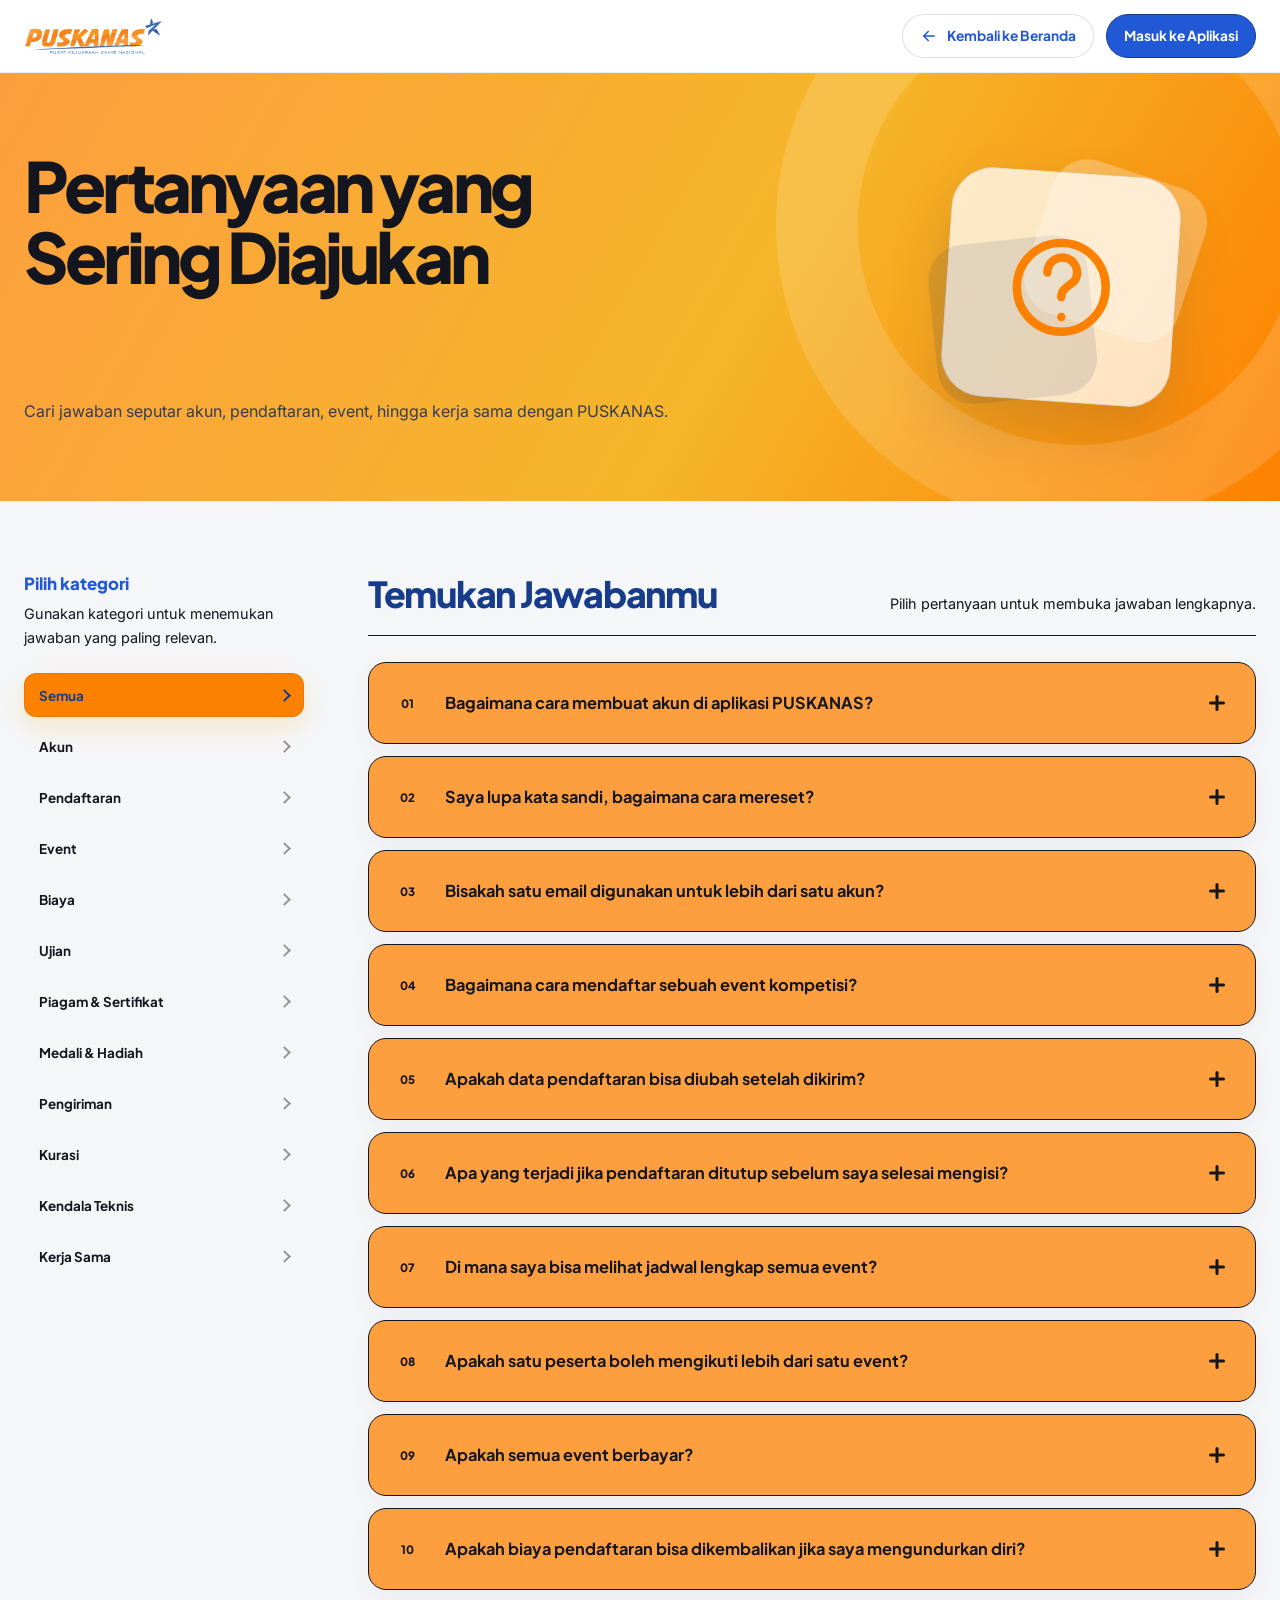
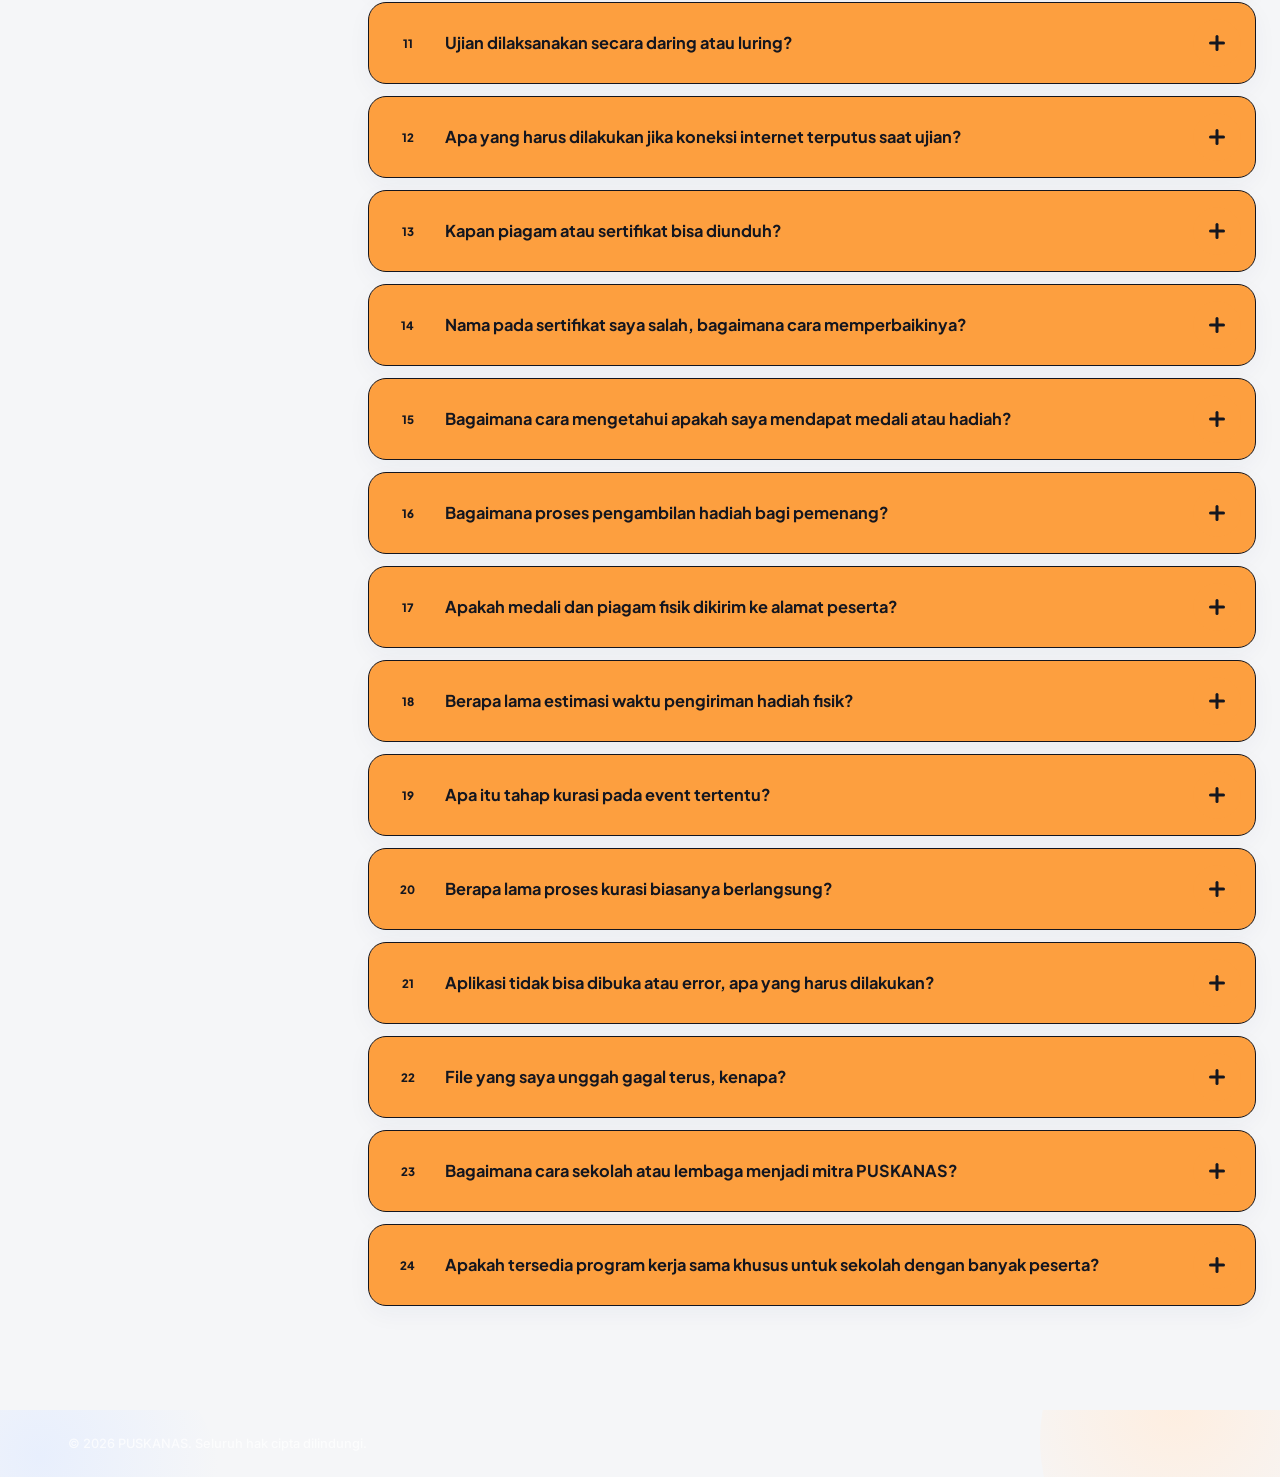
==== commit db2c46ce: "faq" ====
--- a/faq.html
+++ b/faq.html
@@ -8,43 +8,87 @@
 <link rel="preconnect" href="https://fonts.gstatic.com" crossorigin>
 <link href="https://fonts.googleapis.com/css2?family=Plus+Jakarta+Sans:wght@500;600;700;800&family=Inter:wght@400;500;600&display=swap" rel="stylesheet">
 <link rel="stylesheet" href="style.css">
+
 </head>
-<body>
-  <header>
-    <div class="header-inner">
-      <a href="index.html" class="logo"><img src="logo.png" alt="PUSKANAS — Pusat Kejuaraan Sains Nasional"></a>
-      <nav></nav>
-      <a href="https://app.puskanas.id/" class="btn-app" target="_blank" rel="noopener">Masuk ke Aplikasi</a>
+<body class="faq-redesign">
+  <a class="faq-skip-link" href="#faq-main">Lewati ke konten utama</a>
+
+  <header class="faq-navbar">
+    <div class="faq-navbar__inner">
+      <a href="index.html" class="logo" aria-label="Buka beranda PUSKANAS">
+        <img src="logo.png" alt="PUSKANAS — Pusat Kejuaraan Sains Nasional">
+      </a>
+
+      <nav class="faq-navbar__actions" aria-label="Navigasi halaman FAQ">
+        <a href="index.html" class="faq-home-button">
+          <svg viewBox="0 0 24 24" fill="none" stroke="currentColor" stroke-width="2" stroke-linecap="round" stroke-linejoin="round" aria-hidden="true">
+            <path d="M19 12H5"/>
+            <path d="M11 18L5 12L11 6"/>
+          </svg>
+          <span>Kembali ke Beranda</span>
+        </a>
+        <a href="https://app.puskanas.id/" class="btn-app" target="_blank" rel="noopener">Masuk ke Aplikasi</a>
+      </nav>
     </div>
   </header>
 
-  <div class="wrap">
-    <section class="faq-page">
-      <div class="faq-head">
-        <h1>Pertanyaan yang Sering Diajukan</h1>
-        <p>Cari jawaban seputar akun, pendaftaran, event, hingga kerja sama dengan PUSKANAS.</p>
+  <main id="faq-main">
+    <section class="faq-hero-v2" aria-labelledby="faq-title">
+      <div class="faq-hero-v2__inner">
+        <div>
+         
+          <h1 id="faq-title">Pertanyaan yang Sering Diajukan</h1>
+          <p>Cari jawaban seputar akun, pendaftaran, event, hingga kerja sama dengan PUSKANAS.</p>
+        </div>
+
+        <div class="faq-hero-v2__visual" aria-hidden="true">
+          <div class="faq-hero-v2__symbol">
+            <svg viewBox="0 0 24 24" fill="none" stroke="currentColor" stroke-width="1.7" stroke-linecap="round" stroke-linejoin="round">
+              <path d="M9.2 9a3 3 0 1 1 5.3 1.9c-1.3 1.1-2.5 1.5-2.5 3.1"/>
+              <path d="M12 18h.01"/>
+              <circle cx="12" cy="12" r="9"/>
+            </svg>
+          </div>
+        </div>
       </div>
+    </section>
 
-      <div class="testimoni-filter" id="faqFilter" role="group" aria-label="Saring FAQ berdasarkan kategori">
-        <button type="button" class="testimoni-chip is-active" data-kategori="semua">Semua</button>
-        <button type="button" class="testimoni-chip" data-kategori="akun">Akun</button>
-        <button type="button" class="testimoni-chip" data-kategori="pendaftaran">Pendaftaran</button>
-        <button type="button" class="testimoni-chip" data-kategori="event">Event</button>
-        <button type="button" class="testimoni-chip" data-kategori="biaya">Biaya</button>
-        <button type="button" class="testimoni-chip" data-kategori="ujian">Ujian</button>
-        <button type="button" class="testimoni-chip" data-kategori="piagam">Piagam &amp; Sertifikat</button>
-        <button type="button" class="testimoni-chip" data-kategori="medali">Medali &amp; Hadiah</button>
-        <button type="button" class="testimoni-chip" data-kategori="pengiriman">Pengiriman</button>
-        <button type="button" class="testimoni-chip" data-kategori="kurasi">Kurasi</button>
-        <button type="button" class="testimoni-chip" data-kategori="teknis">Kendala Teknis</button>
-        <button type="button" class="testimoni-chip" data-kategori="kerjasama">Kerja Sama</button>
-      </div>
+    <div class="wrap">
+      <section class="faq-page" aria-label="Daftar pertanyaan dan jawaban">
+        <div class="faq-content-v2">
+          <aside class="faq-category-panel" aria-label="Kategori pertanyaan">
+            <h2 class="faq-category-panel__title">Pilih kategori</h2>
+            <p class="faq-category-panel__description">Gunakan kategori untuk menemukan jawaban yang paling relevan.</p>
 
-      <div class="faq-list" id="faqList"></div>
+            <div class="testimoni-filter" id="faqFilter" role="group" aria-label="Saring FAQ berdasarkan kategori">
+              <button type="button" class="testimoni-chip is-active" data-kategori="semua">Semua</button>
+              <button type="button" class="testimoni-chip" data-kategori="akun">Akun</button>
+              <button type="button" class="testimoni-chip" data-kategori="pendaftaran">Pendaftaran</button>
+              <button type="button" class="testimoni-chip" data-kategori="event">Event</button>
+              <button type="button" class="testimoni-chip" data-kategori="biaya">Biaya</button>
+              <button type="button" class="testimoni-chip" data-kategori="ujian">Ujian</button>
+              <button type="button" class="testimoni-chip" data-kategori="piagam">Piagam &amp; Sertifikat</button>
+              <button type="button" class="testimoni-chip" data-kategori="medali">Medali &amp; Hadiah</button>
+              <button type="button" class="testimoni-chip" data-kategori="pengiriman">Pengiriman</button>
+              <button type="button" class="testimoni-chip" data-kategori="kurasi">Kurasi</button>
+              <button type="button" class="testimoni-chip" data-kategori="teknis">Kendala Teknis</button>
+              <button type="button" class="testimoni-chip" data-kategori="kerjasama">Kerja Sama</button>
+            </div>
+          </aside>
 
-      <p class="testimoni-empty" id="faqEmpty" hidden>Belum ada pertanyaan untuk kategori ini.</p>
-    </section>
-  </div>
+          <div class="faq-results-panel">
+            <div class="faq-results-panel__head">
+              <h2>Temukan Jawabanmu</h2>
+              <p>Pilih pertanyaan untuk membuka jawaban lengkapnya.</p>
+            </div>
+
+            <div class="faq-list" id="faqList"></div>
+            <p class="testimoni-empty" id="faqEmpty" hidden>Belum ada pertanyaan untuk kategori ini.</p>
+          </div>
+        </div>
+      </section>
+    </div>
+  </main>
 
   <footer>
     <div class="footer-inner">
--- a/style.css
+++ b/style.css
@@ -19,11 +19,15 @@
   margin: 0;
   padding: 0;
 }
+html {
+  overflow-x: hidden;
+}
 body {
   font-family: "Inter", sans-serif;
   background: var(--bg);
   color: var(--ink-900);
   -webkit-font-smoothing: antialiased;
+  overflow-x: hidden;
 }
 
 .wrap {
@@ -80,7 +84,7 @@
 
 /* ---------- Header ---------- */
 header {
-  position: sticky;
+  position: fixed;
   top: 0;
   z-index: 40;
   width: 100%;
@@ -92,7 +96,7 @@
 .header-inner {
   max-width: 1360px;
   margin: 0 auto;
-  padding: 24px 44px;
+  padding: 14px 44px;
   display: flex;
   align-items: center;
   justify-content: space-between;
@@ -102,7 +106,7 @@
   align-items: center;
 }
 .logo img {
-  height: 34px;
+  height: 26px;
   width: auto;
   display: block;
 }
@@ -113,8 +117,8 @@
   background: var(--blue-600);
   color: var(--white);
   font-weight: 600;
-  font-size: 0.92rem;
-  padding: 12px 26px;
+  font-size: 0.82rem;
+  padding: 9px 20px;
   border-radius: 999px;
   text-decoration: none;
   border: 1px solid var(--blue-600);
@@ -231,7 +235,9 @@
   opacity: 1;
 }
 .hero-fade {
-  transition: opacity 0.25s ease, transform 0.25s ease;
+  transition:
+    opacity 0.25s ease,
+    transform 0.25s ease;
 }
 .hero-fade.is-switching {
   opacity: 0;
@@ -407,7 +413,7 @@
 /* ---------- Footer ---------- */
 footer {
   background: var(--white);
-    
+
   position: relative;
   overflow: hidden;
 }
@@ -579,6 +585,16 @@
   }
 }
 @media (max-width: 640px) {
+  .header-inner {
+    padding: 10px 24px;
+  }
+  .logo img {
+    height: 22px;
+  }
+  .btn-app {
+    padding: 7px 16px;
+    font-size: 0.76rem;
+  }
   .footer-inner {
     padding: 0 24px;
   }
@@ -926,7 +942,8 @@
 /* ---------- Download App ---------- */
 .download-app {
   background: var(--blue-100);
-  
+  box-shadow: 0 0 0 100vmax var(--blue-100);
+  clip-path: inset(0 -100vmax);
 }
 .download-app-inner {
   max-width: 1360px;
@@ -955,6 +972,13 @@
   max-width: 440px;
   margin-bottom: 28px;
 }
+.google-play-icon {
+  width: 30px;
+  height: 30px;
+  display: block;
+  flex-shrink: 0;
+}
+
 .store-badges {
   display: flex;
   gap: 16px;
@@ -1038,10 +1062,26 @@
   overflow: hidden;
   padding: 82px 0;
   background:
-    radial-gradient(circle at 8% 18%, rgba(252, 201, 16, 0.11) 0 7px, transparent 8px),
-    radial-gradient(circle at 14% 74%, rgba(252, 120, 1, 0.07) 0 18px, transparent 19px),
-    radial-gradient(circle at 91% 17%, rgba(21, 95, 170, 0.07) 0 12px, transparent 13px),
-    radial-gradient(circle at 88% 82%, rgba(21, 114, 122, 0.06) 0 25px, transparent 26px),
+    radial-gradient(
+      circle at 8% 18%,
+      rgba(252, 201, 16, 0.11) 0 7px,
+      transparent 8px
+    ),
+    radial-gradient(
+      circle at 14% 74%,
+      rgba(252, 120, 1, 0.07) 0 18px,
+      transparent 19px
+    ),
+    radial-gradient(
+      circle at 91% 17%,
+      rgba(21, 95, 170, 0.07) 0 12px,
+      transparent 13px
+    ),
+    radial-gradient(
+      circle at 88% 82%,
+      rgba(21, 114, 122, 0.06) 0 25px,
+      transparent 26px
+    ),
     linear-gradient(180deg, #fffdf7 0%, #fff9e9 100%);
 }
 
@@ -1071,53 +1111,37 @@
 }
 
 .akses-cepat-inner {
-  position: relative;
-  max-width: 1360px;
+  width: min(100%, 1360px);
+  margin-inline: auto;
+  padding-inline: 44px;
+  box-sizing: border-box;
+}
+
+.akses-cepat-head {
+  display: flex;
+  flex-direction: column;
+  align-items: center;
+  gap: 14px;
+  margin-bottom: 36px;
+  text-align: center;
+}
+
+.akses-cepat-head::before {
+  content: none;
+  display: none;
+}
+
+.akses-cepat-head h2 {
+  width: 100%;
   margin: 0;
-  padding: 0 44px;
-}
-
-.akses-cepat-head {
-  display: grid;
-  grid-template-columns: minmax(0, 0.85fr) minmax(280px, 0.55fr);
-  align-items: end;
-  gap: 36px;
-  margin-bottom: 34px;
-}
-
-.akses-cepat-head::before {
-  content: "Pusat bantuan peserta";
-  grid-column: 1 / -1;
-  justify-self: start;
-  margin-bottom: -23px;
-  padding: 8px 13px;
-  border: 1px solid rgba(21, 95, 170, 0.13);
-  border-radius: 999px;
-  background: rgba(255, 255, 255, 0.72);
-  color: var(--akses-blue);
-  font-size: 0.7rem;
-  font-weight: 800;
-  letter-spacing: 0.08em;
-  line-height: 1;
-  text-transform: uppercase;
-}
-
-.akses-cepat-head h2 {
-  margin: 0;
-  color: #17324b;
-  font-family: "Plus Jakarta Sans", sans-serif;
-  font-size: clamp(1.85rem, 2.7vw, 2.75rem);
-  font-weight: 800;
-  letter-spacing: -0.035em;
-  line-height: 1.15;
+  font-size: clamp(1.7rem, 2.4vw + 1rem, 2.3rem);
 }
 
 .akses-cepat-head p {
-  max-width: 460px;
-  margin: 0;
-  color: #637080;
-  font-size: 0.94rem;
-  line-height: 1.7;
+  width: 100%;
+  max-width: 560px;
+  margin: 0 auto;
+  text-align: center;
 }
 
 .akses-grid {
@@ -1175,15 +1199,8 @@
 }
 
 .akses-item::before {
-  content: "";
-  position: absolute;
-  top: 0;
-  left: 21px;
-  width: 44px;
-  height: 3px;
-  border-radius: 0 0 999px 999px;
-  background: var(--akses-accent);
-  opacity: 0.82;
+  content: none;
+  display: none;
 }
 
 .akses-item::after {
@@ -1274,61 +1291,70 @@
   }
 
   .akses-grid {
-    grid-template-columns: repeat(2, minmax(0, 1fr));
-  }
-}
-
+    width: 100%;
+    margin-inline: auto;
+  }
+}
+
+@media (max-width: 980px) {
+  .akses-cepat-inner {
+    padding-inline: 32px;
+  }
+
+  .akses-cepat-head {
+    gap: 12px;
+    margin-bottom: 30px;
+  }
+
+  .akses-cepat-head p {
+    max-width: 520px;
+  }
+
+  .akses-grid {
+    display: flex;
+    grid-template-columns: none;
+    overflow-x: auto;
+    overscroll-behavior-x: contain;
+    scroll-snap-type: x mandatory;
+    -webkit-overflow-scrolling: touch;
+    padding-bottom: 6px;
+    margin-bottom: -6px;
+    scrollbar-width: thin;
+  }
+
+  .akses-item {
+    flex: 0 0 auto;
+    width: min(78%, 300px);
+    scroll-snap-align: start;
+    min-height: 132px;
+    padding: 18px 52px 18px 18px;
+  }
+}
+
+/* Mobile */
 @media (max-width: 640px) {
-  .akses-cepat {
-    padding: 60px 0;
-  }
-
   .akses-cepat-inner {
-    padding: 0 24px;
+    padding-inline: 20px;
   }
 
   .akses-cepat-head {
-    margin-bottom: 25px;
-  }
-
-  .akses-grid {
-    grid-template-columns: 1fr;
-    gap: 12px;
-  }
-
-  .akses-item {
-    min-height: 92px;
-    flex-direction: row;
-    align-items: center;
-    justify-content: flex-start;
-    gap: 15px;
-    padding: 17px 58px 17px 17px;
-    border-radius: 17px;
-  }
-
+    margin-bottom: 26px;
+  }
+
+  .akses-cepat-head h2 {
+    font-size: clamp(1.8rem, 9vw, 2.25rem);
+  }
+
+  .akses-cepat-head p {
+    max-width: 390px;
+    font-size: 0.9rem;
+    line-height: 1.65;
+  }
+
+  /* Menonaktifkan aturan garis vertikal versi mobile */
   .akses-item::before {
-    top: 17px;
-    bottom: 17px;
-    left: 0;
-    width: 3px;
-    height: auto;
-    border-radius: 0 999px 999px 0;
-  }
-
-  .akses-item::after {
-    right: 15px;
-    bottom: 50%;
-    transform: translateY(50%);
-  }
-
-  .akses-item:hover::after {
-    transform: translate(2px, 50%);
-  }
-
-  .akses-ic {
-    width: 46px;
-    height: 46px;
-    border-radius: 14px;
+    content: none;
+    display: none;
   }
 }
 
@@ -1344,35 +1370,57 @@
 }
 
 .ekosistem-inner {
-  max-width: 1360px;
+  max-width: none;
   margin: 0;
-  
 }
 
 .ekosistem-panel {
   display: grid;
   grid-template-columns: minmax(290px, 0.8fr) minmax(0, 1.72fr);
+  width: 100%;
   overflow: hidden;
-  border: 1px solid rgba(21, 95, 170, 0.12);
+  border: 0;
   background: var(--ekosistem-cream);
-  box-shadow: 0 26px 70px -48px rgba(13, 71, 127, 0.44);
+  box-shadow: none;
 }
 
 .ekosistem-intro {
   position: relative;
   isolation: isolate;
+  overflow: hidden;
   display: flex;
   flex-direction: column;
-  justify-content: center;
+  justify-content: flex-start;
   min-height: 610px;
   padding: clamp(38px, 4vw, 58px);
   color: var(--ekosistem-blue-dark);
   background:
-    radial-gradient(circle at 14% 14%, rgba(255, 255, 255, 0.22) 0 6px, transparent 7px),
-    radial-gradient(circle at 79% 13%, rgba(255, 255, 255, 0.18) 0 13px, transparent 14px),
-    radial-gradient(circle at 88% 40%, rgba(21, 95, 170, 0.11) 0 23px, transparent 24px),
-    radial-gradient(circle at 13% 82%, rgba(255, 255, 255, 0.18) 0 31px, transparent 32px),
-    linear-gradient(150deg, var(--ekosistem-yellow) 0%, #f4aa1c 56%, var(--ekosistem-orange) 100%);
+    radial-gradient(
+      circle at 14% 14%,
+      rgba(255, 255, 255, 0.22) 0 6px,
+      transparent 7px
+    ),
+    radial-gradient(
+      circle at 79% 13%,
+      rgba(255, 255, 255, 0.18) 0 13px,
+      transparent 14px
+    ),
+    radial-gradient(
+      circle at 88% 40%,
+      rgba(21, 95, 170, 0.11) 0 23px,
+      transparent 24px
+    ),
+    radial-gradient(
+      circle at 13% 82%,
+      rgba(255, 255, 255, 0.18) 0 31px,
+      transparent 32px
+    ),
+    linear-gradient(
+      150deg,
+      var(--ekosistem-yellow) 0%,
+      #f4aa1c 56%,
+      var(--ekosistem-orange) 100%
+    );
 }
 
 .ekosistem-intro::before {
@@ -1479,7 +1527,10 @@
   font-weight: 800;
   text-decoration: none;
   box-shadow: 0 14px 26px -18px rgba(13, 71, 127, 0.9);
-  transition: transform 180ms ease, background-color 180ms ease, box-shadow 180ms ease;
+  transition:
+    transform 180ms ease,
+    background-color 180ms ease,
+    box-shadow 180ms ease;
 }
 
 .ekosistem-all-link svg {
@@ -1501,9 +1552,21 @@
   justify-content: center;
   padding: clamp(24px, 3vw, 42px);
   background:
-    radial-gradient(circle at 10% 14%, rgba(252, 201, 16, 0.15) 0 5px, transparent 6px),
-    radial-gradient(circle at 92% 10%, rgba(21, 95, 170, 0.08) 0 12px, transparent 13px),
-    radial-gradient(circle at 89% 86%, rgba(252, 120, 1, 0.10) 0 22px, transparent 23px),
+    radial-gradient(
+      circle at 10% 14%,
+      rgba(252, 201, 16, 0.15) 0 5px,
+      transparent 6px
+    ),
+    radial-gradient(
+      circle at 92% 10%,
+      rgba(21, 95, 170, 0.08) 0 12px,
+      transparent 13px
+    ),
+    radial-gradient(
+      circle at 89% 86%,
+      rgba(252, 120, 1, 0.1) 0 22px,
+      transparent 23px
+    ),
     var(--ekosistem-cream);
 }
 
@@ -1522,7 +1585,10 @@
   border-radius: 20px;
   background: rgba(255, 255, 255, 0.91);
   box-shadow: 0 13px 30px -28px rgba(13, 71, 127, 0.68);
-  transition: transform 180ms ease, border-color 180ms ease, box-shadow 180ms ease;
+  transition:
+    transform 180ms ease,
+    border-color 180ms ease,
+    box-shadow 180ms ease;
 }
 
 .ekosistem-card:nth-child(4n + 2),
@@ -1858,95 +1924,670 @@
 /* panduan */
 
 .guidev2-page {
-  --g-blue:#155faa; --g-blue-dark:#0e4b87; --g-blue-soft:#eaf3fb;
-  --g-yellow:#fcc910; --g-orange:#fc7801; --g-ink:#17324b;
-  --g-muted:#65798b; --g-line:#dbe6ee; --g-surface:#ffffff;
-  background-color:#fffaf0;
+  --g-blue: #155faa;
+  --g-blue-dark: #0e4b87;
+  --g-blue-soft: #eaf3fb;
+  --g-yellow: #fcc910;
+  --g-orange: #fc7801;
+  --g-ink: #17324b;
+  --g-muted: #65798b;
+  --g-line: #dbe6ee;
+  --g-surface: #ffffff;
+  background-color: #fffaf0;
   background-image:
-    radial-gradient(circle at 12% 18%,rgba(21,95,170,.035) 0 10px,transparent 11px),
-    radial-gradient(circle at 82% 33%,rgba(252,120,1,.04) 0 14px,transparent 15px),
-    radial-gradient(circle at 48% 78%,rgba(252,201,16,.055) 0 18px,transparent 19px);
-  background-size:220px 210px,330px 310px,430px 390px;
-  color:var(--g-ink);
-}
-.guidev2-page header {background:rgba(255,255,255,.96);border-bottom:1px solid rgba(21,95,170,.1)}
-.guidev2-page .header-inner {max-width:1240px;padding:20px 24px}
-.guidev2-page .guidev2-header-link {margin-left:auto;margin-right:18px;color:#52697b;font-size:.86rem;font-weight:700;text-decoration:none}
-.guidev2-page .guidev2-header-link:hover {color:var(--g-blue)}
-.guidev2-shell {width:min(1180px,calc(100% - 40px));margin:0 auto;padding:34px 0 86px}
-.guidev2-hero {position:relative;display:grid;grid-template-columns:minmax(0,1.2fr) minmax(300px,.8fr);gap:48px;align-items:center;overflow:hidden;padding:58px;border-radius:30px;background:linear-gradient(135deg,#155faa 0%,#104d8d 100%);box-shadow:0 22px 55px rgba(14,69,124,.16)}
-.guidev2-hero::before {content:"";position:absolute;inset:0;pointer-events:none;background:radial-gradient(circle at 12% 18%,rgba(255,255,255,.14) 0 9px,transparent 10px) 0 0/110px 104px,radial-gradient(circle at 88% 76%,rgba(252,201,16,.17) 0 15px,transparent 16px) 0 0/184px 174px}
-.guidev2-hero-copy,.guidev2-flow {position:relative;z-index:1}
-.guidev2-eyebrow,.guidev2-kicker,.guidev2-label {display:inline-flex;align-items:center;gap:9px;font-size:.72rem;font-weight:800;letter-spacing:.1em;text-transform:uppercase}
-.guidev2-eyebrow {margin-bottom:18px;color:#fff}
-.guidev2-eyebrow::before,.guidev2-kicker::before {content:"";width:22px;height:3px;border-radius:99px;background:var(--g-yellow)}
-.guidev2-hero h1 {min-height:0;max-width:700px;margin:0 0 18px;color:#fff;font-family:"Plus Jakarta Sans",sans-serif;font-size:clamp(2.45rem,4.2vw,4.15rem);line-height:1.05;letter-spacing:-.045em}
-.guidev2-hero-copy>p {max-width:660px;margin:0 0 28px;color:rgba(255,255,255,.8);font-size:1rem;line-height:1.75}
-.guidev2-actions {display:flex;flex-wrap:wrap;gap:12px}
-.guidev2-primary,.guidev2-secondary {display:inline-flex;align-items:center;justify-content:center;min-height:48px;padding:13px 19px;border-radius:13px;font-size:.87rem;font-weight:800;text-decoration:none;transition:transform .2s ease,background .2s ease}
-.guidev2-primary {gap:9px;background:var(--g-yellow);color:#17324b}
-.guidev2-secondary {border:1px solid rgba(255,255,255,.34);background:rgba(255,255,255,.09);color:#fff}
-.guidev2-primary:hover,.guidev2-secondary:hover {transform:translateY(-2px)}
-.guidev2-primary svg,.guidev2-open-app svg {width:18px;height:18px;fill:none;stroke:currentColor;stroke-width:2;stroke-linecap:round;stroke-linejoin:round}
-.guidev2-flow {padding:23px;border:1px solid rgba(255,255,255,.18);border-radius:22px;background:rgba(255,255,255,.11);backdrop-filter:blur(8px)}
-.guidev2-flow-head {display:flex;align-items:center;justify-content:space-between;gap:14px;margin-bottom:18px}
-.guidev2-flow-head span {color:rgba(255,255,255,.66);font-size:.72rem;font-weight:700;text-transform:uppercase;letter-spacing:.08em}
-.guidev2-flow-head strong {color:#fff;font-family:"Plus Jakarta Sans",sans-serif;font-size:1rem}
-.guidev2-flow-list {display:grid;gap:8px}
-.guidev2-flow-item {display:grid;grid-template-columns:39px 1fr;gap:12px;align-items:center;padding:11px;border-radius:14px;background:rgba(255,255,255,.1)}
-.guidev2-flow-item>b {display:grid;place-items:center;width:39px;height:39px;border-radius:12px;background:#fff;color:var(--g-blue);font-size:.73rem}
-.guidev2-flow-item strong {display:block;color:#fff;font-size:.82rem}
-.guidev2-flow-item small {display:block;margin-top:3px;color:rgba(255,255,255,.64);font-size:.69rem}
-.guidev2-section {margin-top:66px}
-.guidev2-heading {display:grid;grid-template-columns:minmax(0,1fr) minmax(260px,470px);gap:42px;align-items:end;margin-bottom:24px}
-.guidev2-kicker,.guidev2-label {color:var(--g-orange)}
-.guidev2-heading h2,.guidev2-content-head h2 {margin:10px 0 0;color:var(--g-ink);font-family:"Plus Jakarta Sans",sans-serif;font-size:clamp(1.8rem,3vw,2.65rem);line-height:1.15;letter-spacing:-.035em}
-.guidev2-heading>p,.guidev2-content-head>p {margin:0;color:var(--g-muted);font-size:.92rem;line-height:1.7}
-.guidev2-quick-grid {display:grid;grid-template-columns:repeat(2,minmax(0,1fr));gap:12px}
-.guidev2-quick {display:grid;grid-template-columns:44px minmax(0,1fr) 28px;gap:13px;align-items:center;min-height:82px;padding:14px 16px;border:1px solid rgba(21,95,170,.12);border-radius:17px;background:rgba(255,255,255,.94);color:inherit;text-decoration:none;box-shadow:0 8px 24px rgba(18,65,110,.045);transition:border-color .2s ease,transform .2s ease,box-shadow .2s ease}
-.guidev2-quick:hover {transform:translateY(-2px);border-color:rgba(21,95,170,.28);box-shadow:0 14px 28px rgba(18,65,110,.08)}
-.guidev2-quick>span {display:grid;place-items:center;width:44px;height:44px;border-radius:13px;background:var(--g-blue-soft);color:var(--g-blue);font-size:.72rem;font-weight:850}
-.guidev2-quick:nth-child(3n+2)>span {background:#fff6d6;color:#7b6100}
-.guidev2-quick:nth-child(3n)>span {background:#fff0e3;color:#c65d00}
-.guidev2-quick strong {display:block;color:var(--g-ink);font-family:"Plus Jakarta Sans",sans-serif;font-size:.91rem}
-.guidev2-quick small {display:block;margin-top:4px;color:var(--g-muted);font-size:.74rem;line-height:1.45}
-.guidev2-quick>svg,.guidev2-chevron svg {width:19px;height:19px;fill:none;stroke:currentColor;stroke-width:2.1;stroke-linecap:round;stroke-linejoin:round}
-.guidev2-quick>svg {color:#8da1b0}
-.guidev2-content-head {max-width:760px;margin-bottom:24px}
-.guidev2-content-head>p {margin-top:12px}
-.guidev2-list {display:grid;gap:13px}
-.guidev2-item {scroll-margin-top:100px;overflow:hidden;border:1px solid rgba(21,95,170,.13);border-radius:19px;background:rgba(255,255,255,.97);box-shadow:0 8px 24px rgba(18,65,110,.05)}
-.guidev2-item:target {border-color:rgba(252,120,1,.55);box-shadow:0 0 0 4px rgba(252,120,1,.09)}
-.guidev2-item[open] {border-color:rgba(21,95,170,.3)}
-.guidev2-item>summary {display:grid;grid-template-columns:49px minmax(0,1fr) 38px;gap:14px;align-items:center;min-height:84px;padding:16px 18px;cursor:pointer;list-style:none}
-.guidev2-item>summary::-webkit-details-marker {display:none}
-.guidev2-number {display:grid;place-items:center;width:49px;height:49px;border-radius:15px;background:var(--g-blue-soft);color:var(--g-blue);font-size:.75rem;font-weight:850}
-.guidev2-summary-copy {display:grid;gap:4px}
-.guidev2-summary-copy strong {color:var(--g-ink);font-family:"Plus Jakarta Sans",sans-serif;font-size:1rem}
-.guidev2-summary-copy small {color:var(--g-muted);font-size:.76rem;line-height:1.45}
-.guidev2-chevron {display:grid;place-items:center;width:36px;height:36px;border-radius:11px;background:#f2f6f9;color:var(--g-blue);transition:transform .2s ease,background .2s ease,color .2s ease}
-.guidev2-item[open] .guidev2-chevron {transform:rotate(180deg);background:var(--g-blue);color:#fff}
-.guidev2-body {display:grid;grid-template-columns:minmax(0,1.35fr) minmax(270px,.65fr);gap:24px;padding:26px;border-top:1px solid var(--g-line);background:linear-gradient(180deg,rgba(234,243,251,.45),rgba(255,255,255,0) 150px)}
-.guidev2-label {margin-bottom:16px}
-.guidev2-steps {counter-reset:step;display:grid;gap:10px;margin:0;padding:0;list-style:none}
-.guidev2-steps li {counter-increment:step;position:relative;min-height:40px;padding:8px 0 8px 49px;color:var(--g-ink);font-size:.87rem;line-height:1.65}
-.guidev2-steps li::before {content:counter(step);position:absolute;top:4px;left:0;display:grid;place-items:center;width:35px;height:35px;border-radius:11px;background:var(--g-blue-soft);color:var(--g-blue);font-size:.72rem;font-weight:850}
-.guidev2-chip {display:inline-flex;padding:2px 7px;border-radius:7px;background:#fff0e3;color:#b95700;font-size:.78rem;font-weight:750}
-.guidev2-body-aside {display:grid;align-content:start;gap:11px}
-.guidev2-purpose,.guidev2-note {padding:16px;border-radius:14px}
-.guidev2-purpose {border:1px solid rgba(21,95,170,.12);background:#fff}
-.guidev2-note {background:#fff6d6}
-.guidev2-purpose span,.guidev2-note span {display:block;margin-bottom:7px;color:var(--g-ink);font-size:.73rem;font-weight:850;text-transform:uppercase;letter-spacing:.06em}
-.guidev2-purpose p,.guidev2-note p {margin:0;color:var(--g-muted);font-size:.79rem;line-height:1.6}
-.guidev2-note p {color:#685a30}
-.guidev2-open-app {display:inline-flex;align-items:center;justify-content:center;gap:8px;min-height:44px;padding:11px 15px;border-radius:12px;background:var(--g-blue);color:#fff;font-size:.8rem;font-weight:800;text-decoration:none}
-.guidev2-help {display:flex;align-items:center;justify-content:space-between;gap:30px;margin-top:56px;padding:30px 34px;border-radius:22px;background:linear-gradient(135deg,#155faa,#104b87);color:#fff}
-.guidev2-help h2 {margin:0 0 7px;color:#fff;font-family:"Plus Jakarta Sans",sans-serif;font-size:clamp(1.4rem,2.4vw,2rem)}
-.guidev2-help p {margin:0;color:rgba(255,255,255,.73);font-size:.86rem;line-height:1.6}
-.guidev2-help a {flex:0 0 auto;display:inline-flex;align-items:center;justify-content:center;min-height:46px;padding:12px 17px;border-radius:12px;background:var(--g-yellow);color:#17324b;font-size:.82rem;font-weight:850;text-decoration:none}
-@media(max-width:900px){.guidev2-hero{grid-template-columns:1fr;padding:44px}.guidev2-flow{max-width:620px}.guidev2-heading{grid-template-columns:1fr;gap:12px;align-items:start}.guidev2-body{grid-template-columns:1fr}}
-@media(max-width:680px){.guidev2-page .header-inner{padding:16px}.guidev2-page .logo img{height:28px}.guidev2-page .guidev2-header-link{display:none}.guidev2-page .btn-app{padding:10px 13px;font-size:.75rem}.guidev2-shell{width:min(100% - 28px,1180px);padding-top:18px}.guidev2-hero{gap:28px;padding:34px 23px;border-radius:23px}.guidev2-hero h1{font-size:clamp(2.05rem,10vw,3rem)}.guidev2-actions{flex-direction:column}.guidev2-primary,.guidev2-secondary{width:100%}.guidev2-section{margin-top:52px}.guidev2-quick-grid{grid-template-columns:1fr}.guidev2-quick small{display:none}.guidev2-item>summary{grid-template-columns:43px minmax(0,1fr) 32px;gap:11px;min-height:74px;padding:13px}.guidev2-number{width:43px;height:43px}.guidev2-summary-copy small{display:none}.guidev2-chevron{width:32px;height:32px}.guidev2-body{padding:20px 15px}.guidev2-help{align-items:flex-start;flex-direction:column;padding:26px 22px}.guidev2-help a{width:100%}}
-@media(prefers-reduced-motion:reduce){.guidev2-page *{scroll-behavior:auto!important}.guidev2-primary,.guidev2-secondary,.guidev2-quick,.guidev2-chevron{transition:none}}
+    radial-gradient(
+      circle at 12% 18%,
+      rgba(21, 95, 170, 0.035) 0 10px,
+      transparent 11px
+    ),
+    radial-gradient(
+      circle at 82% 33%,
+      rgba(252, 120, 1, 0.04) 0 14px,
+      transparent 15px
+    ),
+    radial-gradient(
+      circle at 48% 78%,
+      rgba(252, 201, 16, 0.055) 0 18px,
+      transparent 19px
+    );
+  background-size:
+    220px 210px,
+    330px 310px,
+    430px 390px;
+  color: var(--g-ink);
+}
+.guidev2-page header {
+  background: rgba(255, 255, 255, 0.96);
+  border-bottom: 1px solid rgba(21, 95, 170, 0.1);
+}
+.guidev2-page .header-inner {
+  max-width: 1240px;
+  padding: 20px 24px;
+}
+.guidev2-page .guidev2-header-link {
+  margin-left: auto;
+  margin-right: 18px;
+  color: #52697b;
+  font-size: 0.86rem;
+  font-weight: 700;
+  text-decoration: none;
+}
+.guidev2-page .guidev2-header-link:hover {
+  color: var(--g-blue);
+}
+.guidev2-shell {
+  width: min(1180px, calc(100% - 40px));
+  margin: 0 auto;
+  padding: 34px 0 86px;
+}
+.guidev2-hero {
+  position: relative;
+  display: grid;
+  grid-template-columns: minmax(0, 1.2fr) minmax(300px, 0.8fr);
+  gap: 48px;
+  align-items: center;
+  overflow: hidden;
+  padding: 58px;
+  border-radius: 30px;
+  background: linear-gradient(135deg, #155faa 0%, #104d8d 100%);
+  box-shadow: 0 22px 55px rgba(14, 69, 124, 0.16);
+}
+.guidev2-hero::before {
+  content: "";
+  position: absolute;
+  inset: 0;
+  pointer-events: none;
+  background:
+    radial-gradient(
+        circle at 12% 18%,
+        rgba(255, 255, 255, 0.14) 0 9px,
+        transparent 10px
+      )
+      0 0/110px 104px,
+    radial-gradient(
+        circle at 88% 76%,
+        rgba(252, 201, 16, 0.17) 0 15px,
+        transparent 16px
+      )
+      0 0/184px 174px;
+}
+.guidev2-hero-copy,
+.guidev2-flow {
+  position: relative;
+  z-index: 1;
+}
+.guidev2-eyebrow,
+.guidev2-kicker,
+.guidev2-label {
+  display: inline-flex;
+  align-items: center;
+  gap: 9px;
+  font-size: 0.72rem;
+  font-weight: 800;
+  letter-spacing: 0.1em;
+  text-transform: uppercase;
+}
+.guidev2-eyebrow {
+  margin-bottom: 18px;
+  color: #fff;
+}
+.guidev2-eyebrow::before,
+.guidev2-kicker::before {
+  content: "";
+  width: 22px;
+  height: 3px;
+  border-radius: 99px;
+  background: var(--g-yellow);
+}
+.guidev2-hero h1 {
+  min-height: 0;
+  max-width: 700px;
+  margin: 0 0 18px;
+  color: #fff;
+  font-family: "Plus Jakarta Sans", sans-serif;
+  font-size: clamp(2.45rem, 4.2vw, 4.15rem);
+  line-height: 1.05;
+  letter-spacing: -0.045em;
+}
+.guidev2-hero-copy > p {
+  max-width: 660px;
+  margin: 0 0 28px;
+  color: rgba(255, 255, 255, 0.8);
+  font-size: 1rem;
+  line-height: 1.75;
+}
+.guidev2-actions {
+  display: flex;
+  flex-wrap: wrap;
+  gap: 12px;
+}
+.guidev2-primary,
+.guidev2-secondary {
+  display: inline-flex;
+  align-items: center;
+  justify-content: center;
+  min-height: 48px;
+  padding: 13px 19px;
+  border-radius: 13px;
+  font-size: 0.87rem;
+  font-weight: 800;
+  text-decoration: none;
+  transition:
+    transform 0.2s ease,
+    background 0.2s ease;
+}
+.guidev2-primary {
+  gap: 9px;
+  background: var(--g-yellow);
+  color: #17324b;
+}
+.guidev2-secondary {
+  border: 1px solid rgba(255, 255, 255, 0.34);
+  background: rgba(255, 255, 255, 0.09);
+  color: #fff;
+}
+.guidev2-primary:hover,
+.guidev2-secondary:hover {
+  transform: translateY(-2px);
+}
+.guidev2-primary svg,
+.guidev2-open-app svg {
+  width: 18px;
+  height: 18px;
+  fill: none;
+  stroke: currentColor;
+  stroke-width: 2;
+  stroke-linecap: round;
+  stroke-linejoin: round;
+}
+.guidev2-flow {
+  padding: 23px;
+  border: 1px solid rgba(255, 255, 255, 0.18);
+  border-radius: 22px;
+  background: rgba(255, 255, 255, 0.11);
+  backdrop-filter: blur(8px);
+}
+.guidev2-flow-head {
+  display: flex;
+  align-items: center;
+  justify-content: space-between;
+  gap: 14px;
+  margin-bottom: 18px;
+}
+.guidev2-flow-head span {
+  color: rgba(255, 255, 255, 0.66);
+  font-size: 0.72rem;
+  font-weight: 700;
+  text-transform: uppercase;
+  letter-spacing: 0.08em;
+}
+.guidev2-flow-head strong {
+  color: #fff;
+  font-family: "Plus Jakarta Sans", sans-serif;
+  font-size: 1rem;
+}
+.guidev2-flow-list {
+  display: grid;
+  gap: 8px;
+}
+.guidev2-flow-item {
+  display: grid;
+  grid-template-columns: 39px 1fr;
+  gap: 12px;
+  align-items: center;
+  padding: 11px;
+  border-radius: 14px;
+  background: rgba(255, 255, 255, 0.1);
+}
+.guidev2-flow-item > b {
+  display: grid;
+  place-items: center;
+  width: 39px;
+  height: 39px;
+  border-radius: 12px;
+  background: #fff;
+  color: var(--g-blue);
+  font-size: 0.73rem;
+}
+.guidev2-flow-item strong {
+  display: block;
+  color: #fff;
+  font-size: 0.82rem;
+}
+.guidev2-flow-item small {
+  display: block;
+  margin-top: 3px;
+  color: rgba(255, 255, 255, 0.64);
+  font-size: 0.69rem;
+}
+.guidev2-section {
+  margin-top: 66px;
+}
+.guidev2-heading {
+  display: grid;
+  grid-template-columns: minmax(0, 1fr) minmax(260px, 470px);
+  gap: 42px;
+  align-items: end;
+  margin-bottom: 24px;
+}
+.guidev2-kicker,
+.guidev2-label {
+  color: var(--g-orange);
+}
+.guidev2-heading h2,
+.guidev2-content-head h2 {
+  margin: 10px 0 0;
+  color: var(--g-ink);
+  font-family: "Plus Jakarta Sans", sans-serif;
+  font-size: clamp(1.8rem, 3vw, 2.65rem);
+  line-height: 1.15;
+  letter-spacing: -0.035em;
+}
+.guidev2-heading > p,
+.guidev2-content-head > p {
+  margin: 0;
+  color: var(--g-muted);
+  font-size: 0.92rem;
+  line-height: 1.7;
+}
+.guidev2-quick-grid {
+  display: grid;
+  grid-template-columns: repeat(2, minmax(0, 1fr));
+  gap: 12px;
+}
+.guidev2-quick {
+  display: grid;
+  grid-template-columns: 44px minmax(0, 1fr) 28px;
+  gap: 13px;
+  align-items: center;
+  min-height: 82px;
+  padding: 14px 16px;
+  border: 1px solid rgba(21, 95, 170, 0.12);
+  border-radius: 17px;
+  background: rgba(255, 255, 255, 0.94);
+  color: inherit;
+  text-decoration: none;
+  box-shadow: 0 8px 24px rgba(18, 65, 110, 0.045);
+  transition:
+    border-color 0.2s ease,
+    transform 0.2s ease,
+    box-shadow 0.2s ease;
+}
+.guidev2-quick:hover {
+  transform: translateY(-2px);
+  border-color: rgba(21, 95, 170, 0.28);
+  box-shadow: 0 14px 28px rgba(18, 65, 110, 0.08);
+}
+.guidev2-quick > span {
+  display: grid;
+  place-items: center;
+  width: 44px;
+  height: 44px;
+  border-radius: 13px;
+  background: var(--g-blue-soft);
+  color: var(--g-blue);
+  font-size: 0.72rem;
+  font-weight: 850;
+}
+.guidev2-quick:nth-child(3n + 2) > span {
+  background: #fff6d6;
+  color: #7b6100;
+}
+.guidev2-quick:nth-child(3n) > span {
+  background: #fff0e3;
+  color: #c65d00;
+}
+.guidev2-quick strong {
+  display: block;
+  color: var(--g-ink);
+  font-family: "Plus Jakarta Sans", sans-serif;
+  font-size: 0.91rem;
+}
+.guidev2-quick small {
+  display: block;
+  margin-top: 4px;
+  color: var(--g-muted);
+  font-size: 0.74rem;
+  line-height: 1.45;
+}
+.guidev2-quick > svg,
+.guidev2-chevron svg {
+  width: 19px;
+  height: 19px;
+  fill: none;
+  stroke: currentColor;
+  stroke-width: 2.1;
+  stroke-linecap: round;
+  stroke-linejoin: round;
+}
+.guidev2-quick > svg {
+  color: #8da1b0;
+}
+.guidev2-content-head {
+  max-width: 760px;
+  margin-bottom: 24px;
+}
+.guidev2-content-head > p {
+  margin-top: 12px;
+}
+.guidev2-list {
+  display: grid;
+  gap: 13px;
+}
+.guidev2-item {
+  scroll-margin-top: 100px;
+  overflow: hidden;
+  border: 1px solid rgba(21, 95, 170, 0.13);
+  border-radius: 19px;
+  background: rgba(255, 255, 255, 0.97);
+  box-shadow: 0 8px 24px rgba(18, 65, 110, 0.05);
+}
+.guidev2-item:target {
+  border-color: rgba(252, 120, 1, 0.55);
+  box-shadow: 0 0 0 4px rgba(252, 120, 1, 0.09);
+}
+.guidev2-item[open] {
+  border-color: rgba(21, 95, 170, 0.3);
+}
+.guidev2-item > summary {
+  display: grid;
+  grid-template-columns: 49px minmax(0, 1fr) 38px;
+  gap: 14px;
+  align-items: center;
+  min-height: 84px;
+  padding: 16px 18px;
+  cursor: pointer;
+  list-style: none;
+}
+.guidev2-item > summary::-webkit-details-marker {
+  display: none;
+}
+.guidev2-number {
+  display: grid;
+  place-items: center;
+  width: 49px;
+  height: 49px;
+  border-radius: 15px;
+  background: var(--g-blue-soft);
+  color: var(--g-blue);
+  font-size: 0.75rem;
+  font-weight: 850;
+}
+.guidev2-summary-copy {
+  display: grid;
+  gap: 4px;
+}
+.guidev2-summary-copy strong {
+  color: var(--g-ink);
+  font-family: "Plus Jakarta Sans", sans-serif;
+  font-size: 1rem;
+}
+.guidev2-summary-copy small {
+  color: var(--g-muted);
+  font-size: 0.76rem;
+  line-height: 1.45;
+}
+.guidev2-chevron {
+  display: grid;
+  place-items: center;
+  width: 36px;
+  height: 36px;
+  border-radius: 11px;
+  background: #f2f6f9;
+  color: var(--g-blue);
+  transition:
+    transform 0.2s ease,
+    background 0.2s ease,
+    color 0.2s ease;
+}
+.guidev2-item[open] .guidev2-chevron {
+  transform: rotate(180deg);
+  background: var(--g-blue);
+  color: #fff;
+}
+.guidev2-body {
+  display: grid;
+  grid-template-columns: minmax(0, 1.35fr) minmax(270px, 0.65fr);
+  gap: 24px;
+  padding: 26px;
+  border-top: 1px solid var(--g-line);
+  background: linear-gradient(
+    180deg,
+    rgba(234, 243, 251, 0.45),
+    rgba(255, 255, 255, 0) 150px
+  );
+}
+.guidev2-label {
+  margin-bottom: 16px;
+}
+.guidev2-steps {
+  counter-reset: step;
+  display: grid;
+  gap: 10px;
+  margin: 0;
+  padding: 0;
+  list-style: none;
+}
+.guidev2-steps li {
+  counter-increment: step;
+  position: relative;
+  min-height: 40px;
+  padding: 8px 0 8px 49px;
+  color: var(--g-ink);
+  font-size: 0.87rem;
+  line-height: 1.65;
+}
+.guidev2-steps li::before {
+  content: counter(step);
+  position: absolute;
+  top: 4px;
+  left: 0;
+  display: grid;
+  place-items: center;
+  width: 35px;
+  height: 35px;
+  border-radius: 11px;
+  background: var(--g-blue-soft);
+  color: var(--g-blue);
+  font-size: 0.72rem;
+  font-weight: 850;
+}
+.guidev2-chip {
+  display: inline-flex;
+  padding: 2px 7px;
+  border-radius: 7px;
+  background: #fff0e3;
+  color: #b95700;
+  font-size: 0.78rem;
+  font-weight: 750;
+}
+.guidev2-body-aside {
+  display: grid;
+  align-content: start;
+  gap: 11px;
+}
+.guidev2-purpose,
+.guidev2-note {
+  padding: 16px;
+  border-radius: 14px;
+}
+.guidev2-purpose {
+  border: 1px solid rgba(21, 95, 170, 0.12);
+  background: #fff;
+}
+.guidev2-note {
+  background: #fff6d6;
+}
+.guidev2-purpose span,
+.guidev2-note span {
+  display: block;
+  margin-bottom: 7px;
+  color: var(--g-ink);
+  font-size: 0.73rem;
+  font-weight: 850;
+  text-transform: uppercase;
+  letter-spacing: 0.06em;
+}
+.guidev2-purpose p,
+.guidev2-note p {
+  margin: 0;
+  color: var(--g-muted);
+  font-size: 0.79rem;
+  line-height: 1.6;
+}
+.guidev2-note p {
+  color: #685a30;
+}
+.guidev2-open-app {
+  display: inline-flex;
+  align-items: center;
+  justify-content: center;
+  gap: 8px;
+  min-height: 44px;
+  padding: 11px 15px;
+  border-radius: 12px;
+  background: var(--g-blue);
+  color: #fff;
+  font-size: 0.8rem;
+  font-weight: 800;
+  text-decoration: none;
+}
+.guidev2-help {
+  display: flex;
+  align-items: center;
+  justify-content: space-between;
+  gap: 30px;
+  margin-top: 56px;
+  padding: 30px 34px;
+  border-radius: 22px;
+  background: linear-gradient(135deg, #155faa, #104b87);
+  color: #fff;
+}
+.guidev2-help h2 {
+  margin: 0 0 7px;
+  color: #fff;
+  font-family: "Plus Jakarta Sans", sans-serif;
+  font-size: clamp(1.4rem, 2.4vw, 2rem);
+}
+.guidev2-help p {
+  margin: 0;
+  color: rgba(255, 255, 255, 0.73);
+  font-size: 0.86rem;
+  line-height: 1.6;
+}
+.guidev2-help a {
+  flex: 0 0 auto;
+  display: inline-flex;
+  align-items: center;
+  justify-content: center;
+  min-height: 46px;
+  padding: 12px 17px;
+  border-radius: 12px;
+  background: var(--g-yellow);
+  color: #17324b;
+  font-size: 0.82rem;
+  font-weight: 850;
+  text-decoration: none;
+}
+@media (max-width: 900px) {
+  .guidev2-hero {
+    grid-template-columns: 1fr;
+    padding: 44px;
+  }
+  .guidev2-flow {
+    max-width: 620px;
+  }
+  .guidev2-heading {
+    grid-template-columns: 1fr;
+    gap: 12px;
+    align-items: start;
+  }
+  .guidev2-body {
+    grid-template-columns: 1fr;
+  }
+}
+@media (max-width: 680px) {
+  .guidev2-page .header-inner {
+    padding: 16px;
+  }
+  .guidev2-page .logo img {
+    height: 28px;
+  }
+  .guidev2-page .guidev2-header-link {
+    display: none;
+  }
+  .guidev2-page .btn-app {
+    padding: 10px 13px;
+    font-size: 0.75rem;
+  }
+  .guidev2-shell {
+    width: min(100% - 28px, 1180px);
+    padding-top: 18px;
+  }
+  .guidev2-hero {
+    gap: 28px;
+    padding: 34px 23px;
+    border-radius: 23px;
+  }
+  .guidev2-hero h1 {
+    font-size: clamp(2.05rem, 10vw, 3rem);
+  }
+  .guidev2-actions {
+    flex-direction: column;
+  }
+  .guidev2-primary,
+  .guidev2-secondary {
+    width: 100%;
+  }
+  .guidev2-section {
+    margin-top: 52px;
+  }
+  .guidev2-quick-grid {
+    grid-template-columns: 1fr;
+  }
+  .guidev2-quick small {
+    display: none;
+  }
+  .guidev2-item > summary {
+    grid-template-columns: 43px minmax(0, 1fr) 32px;
+    gap: 11px;
+    min-height: 74px;
+    padding: 13px;
+  }
+  .guidev2-number {
+    width: 43px;
+    height: 43px;
+  }
+  .guidev2-summary-copy small {
+    display: none;
+  }
+  .guidev2-chevron {
+    width: 32px;
+    height: 32px;
+  }
+  .guidev2-body {
+    padding: 20px 15px;
+  }
+  .guidev2-help {
+    align-items: flex-start;
+    flex-direction: column;
+    padding: 26px 22px;
+  }
+  .guidev2-help a {
+    width: 100%;
+  }
+}
+@media (prefers-reduced-motion: reduce) {
+  .guidev2-page * {
+    scroll-behavior: auto !important;
+  }
+  .guidev2-primary,
+  .guidev2-secondary,
+  .guidev2-quick,
+  .guidev2-chevron {
+    transition: none;
+  }
+}
 
 /* ---------- Halaman Detail Brand ---------- */
 .brand-hero {
@@ -2097,7 +2738,9 @@
   align-items: center;
   justify-content: center;
   color: var(--ink-900);
-  transition: border-color 0.2s ease, color 0.2s ease;
+  transition:
+    border-color 0.2s ease,
+    color 0.2s ease;
 }
 .brand-sosial a:hover {
   border-color: var(--blue-600);
@@ -2134,6 +2777,7 @@
     grid-template-columns: 1fr;
   }
   .visual {
+    flex-direction: column;
     min-height: 460px;
     margin-top: 20px;
   }
@@ -2143,7 +2787,11 @@
     left: calc(50% - 150px);
   }
   .pill-stack {
-    top: -4px;
+    position: static;
+    flex-direction: row;
+    flex-wrap: wrap;
+    justify-content: flex-start;
+    margin-bottom: 16px;
   }
   .float-card {
     right: -4px;
@@ -2440,7 +3088,7 @@
 }
 .testimoni-bg::before,
 .testimoni-bg::after {
-  content: '';
+  content: "";
   position: absolute;
   left: 0;
   right: 0;
@@ -2540,7 +3188,10 @@
   padding: 8px 18px;
   border-radius: 999px;
   cursor: pointer;
-  transition: background 0.2s ease, color 0.2s ease, border-color 0.2s ease;
+  transition:
+    background 0.2s ease,
+    color 0.2s ease,
+    border-color 0.2s ease;
 }
 .testimoni-chip:hover {
   border-color: var(--blue-600);
@@ -2747,7 +3398,7 @@
 
 @media (max-width: 900px) {
   .testimoni-bg {
-    opacity: 0.20;
+    opacity: 0.2;
   }
 }
 
@@ -2772,34 +3423,51 @@
 }
 
 .alasan-inner {
-  max-width: 1360px;
-  margin: 0 auto;
-  
+  max-width: none;
+  margin: 0;
 }
 
 .alasan-panel {
   display: grid;
-  grid-template-columns: minmax(280px, 0.78fr) minmax(0, 1.65fr);
+  grid-template-columns: minmax(360px, 0.9fr) minmax(0, 1.6fr);
+  width: 100%;
   min-height: 560px;
-  border: 1px solid rgba(21, 95, 170, 0.12);
   overflow: hidden;
+  border: 0;
   background: var(--alasan-cream);
-  box-shadow: 0 26px 70px -48px rgba(13, 71, 127, 0.44);
+  box-shadow: none;
 }
 
 .alasan-intro {
   position: relative;
   isolation: isolate;
+  overflow: hidden;
   display: flex;
   flex-direction: column;
-  justify-content: center;
+  justify-content: flex-start;
   padding: clamp(36px, 4vw, 58px);
   color: #fff;
   background:
-    radial-gradient(circle at 14% 16%, rgba(255, 255, 255, 0.13) 0 5px, transparent 6px),
-    radial-gradient(circle at 75% 12%, rgba(252, 201, 16, 0.26) 0 11px, transparent 12px),
-    radial-gradient(circle at 84% 38%, rgba(255, 255, 255, 0.09) 0 18px, transparent 19px),
-    radial-gradient(circle at 14% 78%, rgba(252, 120, 1, 0.24) 0 26px, transparent 27px),
+    radial-gradient(
+      circle at 14% 16%,
+      rgba(255, 255, 255, 0.13) 0 5px,
+      transparent 6px
+    ),
+    radial-gradient(
+      circle at 75% 12%,
+      rgba(252, 201, 16, 0.26) 0 11px,
+      transparent 12px
+    ),
+    radial-gradient(
+      circle at 84% 38%,
+      rgba(255, 255, 255, 0.09) 0 18px,
+      transparent 19px
+    ),
+    radial-gradient(
+      circle at 14% 78%,
+      rgba(252, 120, 1, 0.24) 0 26px,
+      transparent 27px
+    ),
     linear-gradient(150deg, var(--alasan-blue) 0%, var(--alasan-blue-dark) 100%);
 }
 
@@ -2885,8 +3553,16 @@
   align-items: center;
   padding: clamp(24px, 3vw, 42px);
   background:
-    radial-gradient(circle at 12% 18%, rgba(252, 201, 16, 0.15) 0 4px, transparent 5px),
-    radial-gradient(circle at 92% 82%, rgba(252, 120, 1, 0.10) 0 12px, transparent 13px),
+    radial-gradient(
+      circle at 12% 18%,
+      rgba(252, 201, 16, 0.15) 0 4px,
+      transparent 5px
+    ),
+    radial-gradient(
+      circle at 92% 82%,
+      rgba(252, 120, 1, 0.1) 0 12px,
+      transparent 13px
+    ),
     var(--alasan-cream);
 }
 
@@ -2910,7 +3586,10 @@
   border-radius: 19px;
   background: rgba(255, 255, 255, 0.9);
   box-shadow: 0 12px 28px -26px rgba(13, 71, 127, 0.58);
-  transition: border-color 180ms ease, box-shadow 180ms ease, transform 180ms ease;
+  transition:
+    border-color 180ms ease,
+    box-shadow 180ms ease,
+    transform 180ms ease;
 }
 
 .alasan-card:nth-child(4n + 2),
@@ -3247,70 +3926,751 @@
 }
 
 /* ---------- Halaman FAQ ---------- */
-.faq-page {
-  max-width: 780px;
-  margin: 0 auto;
-  padding: 48px 0 96px;
-}
-.faq-head {
-  text-align: center;
-  margin-bottom: 32px;
-}
-.faq-head h1 {
-  font-family: "Plus Jakarta Sans", sans-serif;
-  font-weight: 800;
-  font-size: clamp(1.8rem, 2vw + 1.2rem, 2.6rem);
-  margin-bottom: 14px;
-}
-.faq-head p {
-  color: var(--body-600);
-  font-size: 1rem;
-  line-height: 1.7;
-  max-width: 560px;
-  margin: 0 auto;
-}
-.faq-list {
-  display: flex;
-  flex-direction: column;
-  gap: 10px;
-}
-.faq-item {
-  background: var(--white);
-  border: 1px solid var(--line);
-  border-radius: 14px;
-  overflow: hidden;
-}
-.faq-question {
-  width: 100%;
-  display: flex;
-  align-items: center;
-  justify-content: space-between;
-  gap: 16px;
-  padding: 18px 20px;
-  background: none;
-  border: none;
-  cursor: pointer;
-  text-align: left;
-  font-family: inherit;
-  font-weight: 700;
-  font-size: 0.94rem;
-  color: var(--ink-900);
-}
-.faq-icon {
-  flex-shrink: 0;
-  color: var(--blue-600);
-  font-size: 1.2rem;
-  font-weight: 700;
-}
-.faq-item.is-open .faq-icon {
-  color: var(--orange-600);
-}
-.faq-answer {
-  padding: 0 20px 20px;
-  color: var(--body-600);
-  font-size: 0.9rem;
-  line-height: 1.75;
-}
+  body.faq-redesign {
+    min-width: 0;
+    overflow-x: hidden;
+    background: #f5f6f8;
+  }
+
+  .faq-skip-link {
+    position: fixed;
+    top: 12px;
+    left: 12px;
+    z-index: 9999;
+    padding: 12px 16px;
+    border-radius: 10px;
+    background: var(--blue-700);
+    color: #ffffff;
+    font-weight: 700;
+    text-decoration: none;
+    transform: translateY(-150%);
+    transition: transform 180ms ease;
+  }
+
+  .faq-skip-link:focus {
+    transform: translateY(0);
+  }
+
+  /* Navbar khusus FAQ */
+  .faq-navbar {
+    position: sticky;
+    top: 0;
+    z-index: 1000;
+    width: 100%;
+    min-height: 72px;
+    border-bottom: 1px solid rgba(8, 37, 86, 0.08);
+    background: rgba(255, 255, 255, 0.94);
+    backdrop-filter: blur(16px);
+    -webkit-backdrop-filter: blur(16px);
+  }
+
+  .faq-navbar__inner {
+    width: min(100% - 48px, 1360px);
+    min-height: 72px;
+    margin-inline: auto;
+    display: flex;
+    align-items: center;
+    justify-content: space-between;
+    gap: 24px;
+  }
+
+  .faq-navbar .logo {
+    flex: 0 0 auto;
+    display: inline-flex;
+    align-items: center;
+    min-height: 44px;
+  }
+
+  .faq-navbar .logo img {
+    display: block;
+    width: auto;
+    height: 38px;
+    object-fit: contain;
+  }
+
+  .faq-navbar__actions {
+    display: flex;
+    align-items: center;
+    justify-content: flex-end;
+    gap: 12px;
+  }
+
+  .faq-home-button,
+  .faq-navbar .btn-app {
+    min-height: 44px;
+    display: inline-flex;
+    align-items: center;
+    justify-content: center;
+    gap: 9px;
+    padding: 11px 17px;
+    border-radius:999px;
+    font-family: "Plus Jakarta Sans", sans-serif;
+    font-size: 0.86rem;
+    font-weight: 700;
+    line-height: 1.2;
+    text-decoration: none;
+    transition:
+      transform 180ms ease,
+      border-color 180ms ease,
+      background-color 180ms ease,
+      box-shadow 180ms ease;
+  }
+
+  .faq-home-button {
+    border: 1px solid rgba(8, 37, 86, 0.14);
+    background: #ffffff;
+    color: var(--blue-600);
+  }
+
+  .faq-home-button svg {
+    width: 18px;
+    height: 18px;
+    flex: 0 0 auto;
+  }
+
+  .faq-home-button:hover {
+    transform: translateY(-2px);
+    border-color: rgba(8, 37, 86, 0.3);
+    box-shadow: 0 10px 24px rgba(8, 37, 86, 0.08);
+  }
+
+  .faq-navbar .btn-app {
+    border: 1px solid var(--blue-700);
+    background: var(--blue-600);
+    color: #ffffff;
+  }
+
+  .faq-navbar .btn-app:hover {
+    transform: translateY(-2px);
+    background: var(--blue-700);
+    border-color: var(--blue-700);
+    box-shadow: 0 10px 24px rgba(8, 37, 86, 0.16);
+  }
+
+  .faq-home-button:focus-visible,
+  .faq-navbar .btn-app:focus-visible,
+  .faq-redesign .testimoni-chip:focus-visible,
+  .faq-redesign .faq-question:focus-visible {
+    outline: 3px solid #ffffff;
+    outline-offset: 3px;
+    box-shadow: 0 0 0 5px var(--blue-600);
+  }
+
+  /* Hero */
+  .faq-hero-v2 {
+    position: relative;
+    overflow: hidden;
+    width: 100%;
+    background:
+      linear-gradient(120deg, var(--orange-600) 0%, #f5b62a 58%, var(--orange-500) 100%);
+    color: var(--blue-700);
+  }
+
+  .faq-hero-v2::after {
+    content: "";
+    position: absolute;
+    top: -150px;
+    right: -100px;
+    width: 440px;
+    height: 440px;
+    border: 82px solid rgba(255, 255, 255, 0.14);
+    border-radius: 50%;
+    pointer-events: none;
+  }
+
+  .faq-hero-v2__inner {
+    position: relative;
+    z-index: 1;
+    width: min(100% - 48px, 1360px);
+    min-height: 360px;
+    margin-inline: auto;
+    padding-block: 76px;
+    display: grid;
+    grid-template-columns: minmax(0, 1fr) minmax(260px, 390px);
+    align-items: center;
+    gap: clamp(48px, 8vw, 120px);
+  }
+
+
+  .faq-hero-v2 h1 {
+    max-width: 820px;
+    margin: 0;
+    color: var(--ink-900);
+    font-family: "Plus Jakarta Sans", sans-serif;
+    font-size: clamp(2.55rem, 5.4vw, 5rem);
+    font-weight: 800;
+    line-height: 1.03;
+    letter-spacing: -0.055em;
+    text-wrap: balance;
+  }
+
+  .faq-hero-v2 p {
+    max-width: 660px;
+    margin: 24px 0 0;
+    color: rgba(8, 37, 86, 0.82);
+    font-size: clamp(1rem, 1.2vw, 1.1rem);
+    line-height: 1.75;
+  }
+
+  .faq-hero-v2__visual {
+    position: relative;
+    min-height: 220px;
+    display: grid;
+    place-items: center;
+  }
+
+  .faq-hero-v2__symbol {
+    position: relative;
+    width: clamp(170px, 18vw, 230px);
+    aspect-ratio: 1;
+    display: grid;
+    place-items: center;
+    border: 1px solid rgba(8, 37, 86, 0.12);
+    border-radius: 42px;
+    background: rgba(255, 255, 255, 0.75);
+    box-shadow: 0 28px 60px rgba(8, 37, 86, 0.14);
+    transform: rotate(4deg);
+  }
+
+  .faq-hero-v2__symbol::before,
+  .faq-hero-v2__symbol::after {
+    content: "";
+    position: absolute;
+    z-index: -1;
+    width: 70%;
+    aspect-ratio: 1;
+    border-radius: 36px;
+    background: rgba(8, 37, 86, 0.1);
+  }
+
+  .faq-hero-v2__symbol::before {
+    transform: translate(-46px, 36px) rotate(-10deg);
+  }
+
+  .faq-hero-v2__symbol::after {
+    transform: translate(52px, -40px) rotate(14deg);
+    background: rgba(255, 255, 255, 0.26);
+  }
+
+  .faq-hero-v2__symbol svg {
+    width: 52%;
+    height: 52%;
+    color: var(--orange-500);
+    transform: rotate(-4deg);
+  }
+
+  /* Area FAQ */
+  .faq-redesign .wrap {
+    width: 100%;
+    max-width: none;
+    margin: 0;
+    padding: 0;
+  }
+
+  .faq-redesign .faq-page {
+    width: 100%;
+    max-width: none;
+    margin: 0;
+    padding: 0;
+  }
+
+  .faq-content-v2 {
+    width: min(100% - 48px, 1360px);
+    margin-inline: auto;
+    padding-block: 72px 104px;
+    display: grid;
+    grid-template-columns: minmax(220px, 280px) minmax(0, 1fr);
+    align-items: start;
+    gap: clamp(32px, 5vw, 72px);
+  }
+
+  .faq-category-panel {
+    position: sticky;
+    top: 96px;
+    min-width: 0;
+  }
+
+  .faq-category-panel__title {
+    margin: 0 0 8px;
+    color: var(--blue-600);
+    font-family: "Plus Jakarta Sans", sans-serif;
+    font-size: 1.05rem;
+    font-weight: 800;
+  }
+
+  .faq-category-panel__description {
+    margin: 0 0 24px;
+    color: var(--ink-900);
+    font-size: 0.9rem;
+    line-height: 1.65;
+  }
+
+  .faq-redesign .testimoni-filter {
+    width: 100%;
+    margin: 0;
+    padding: 0;
+    display: flex;
+    flex-direction: column;
+    align-items: stretch;
+    gap: 7px;
+  }
+
+  .faq-redesign .testimoni-chip {
+    position: relative;
+    width: 100%;
+    min-height: 44px;
+    display: flex;
+    align-items: center;
+    justify-content: space-between;
+    padding: 11px 14px;
+    border: 1px solid transparent;
+    border-radius: 12px;
+    background: transparent;
+    color: var(--ink-900);
+    font-family: "Plus Jakarta Sans", sans-serif;
+    font-size: 0.84rem;
+    font-weight: 700;
+    text-align: left;
+    white-space: normal;
+    cursor: pointer;
+    transition:
+      color 180ms ease,
+      border-color 180ms ease,
+      background-color 180ms ease,
+      transform 180ms ease;
+  }
+
+  .faq-redesign .testimoni-chip::after {
+    content: "";
+    width: 7px;
+    height: 7px;
+    flex: 0 0 auto;
+    border-top: 2px solid currentColor;
+    border-right: 2px solid currentColor;
+    transform: rotate(45deg);
+    opacity: 0.42;
+  }
+
+  .faq-redesign .testimoni-chip:hover {
+    transform: translateX(3px);
+    border-color: rgba(8, 37, 86, 0.1);
+    background: rgba(255, 255, 255, 0.72);
+    color: var(--faq-navy);
+  }
+
+  .faq-redesign .testimoni-chip.is-active {
+    border-color: rgba(8, 37, 86, 0.08);
+    background: var(--orange-500);
+    color: var(--blue-700);
+    box-shadow: 0 10px 26px rgba(244, 170, 28, 0.2);
+  }
+
+  .faq-redesign .testimoni-chip.is-active::after {
+    opacity: 1;
+  }
+
+  .faq-results-panel {
+    min-width: 0;
+  }
+
+  .faq-results-panel__head {
+    display: flex;
+    align-items: flex-end;
+    justify-content: space-between;
+    gap: 24px;
+    margin-bottom: 26px;
+    padding-bottom: 20px;
+    border-bottom: 1px solid var(--ink-900);
+  }
+
+  .faq-results-panel__head h2 {
+    margin: 0;
+    color: var(--blue-700);
+    font-family: "Plus Jakarta Sans", sans-serif;
+    font-size: clamp(1.6rem, 2.8vw, 2.35rem);
+    font-weight: 800;
+    line-height: 1.18;
+    letter-spacing: -0.035em;
+  }
+
+  .faq-results-panel__head p {
+    max-width: 420px;
+    margin: 0;
+    color: var(--ink-900);
+    font-size: 0.9rem;
+    line-height: 1.6;
+    text-align: right;
+  }
+
+  .faq-redesign .faq-list {
+    counter-reset: faq-counter;
+    display: flex;
+    flex-direction: column;
+    gap: 12px;
+  }
+
+  .faq-redesign .faq-item {
+    counter-increment: faq-counter;
+    position: relative;
+    overflow: hidden;
+    border: 1px solid var(--ink-900);
+    border-radius: 18px;
+    background: var(--orange-600);
+    box-shadow: 0 8px 24px rgba(8, 37, 86, 0.045);
+    transition:
+      border-color 200ms ease,
+      box-shadow 200ms ease,
+      transform 200ms ease,
+      background-color 200ms ease;
+  }
+
+  .faq-redesign .faq-item:hover {
+    transform: translateY(-2px);
+    border-color: rgba(21, 95, 170, 0.28);
+    box-shadow: 0 14px 32px rgba(8, 37, 86, 0.08);
+  }
+
+  .faq-redesign .faq-item.is-open {
+    border-color: rgba(244, 170, 28, 0.78);
+    background: #fffaf0;
+    box-shadow: 0 18px 38px rgba(244, 170, 28, 0.12);
+  }
+
+  .faq-redesign .faq-question {
+    width: 100%;
+    min-height: 74px;
+    display: grid;
+    grid-template-columns: 42px minmax(0, 1fr) 40px;
+    align-items: center;
+    gap: 16px;
+    padding: 16px 18px;
+    border: 0;
+    background: transparent;
+    color: var(--ink-900);
+    font-family: "Plus Jakarta Sans", sans-serif;
+    font-size: clamp(0.94rem, 1.3vw, 1.02rem);
+    font-weight: 700;
+    line-height: 1.5;
+    text-align: left;
+    cursor: pointer;
+  }
+
+  .faq-redesign .faq-question::before {
+    content: counter(faq-counter, decimal-leading-zero);
+    width: 42px;
+    height: 42px;
+    display: inline-flex;
+    align-items: center;
+    justify-content: center;
+    border-radius: 12px;
+
+    font-size: 0.72rem;
+    font-weight: 800;
+    letter-spacing: 0.04em;
+  }
+
+  .faq-redesign .faq-icon {
+    position: relative;
+    width: 48px;
+    height: 48px;
+    flex: 0 0 48px;
+  
+    display: inline-flex;
+    align-items: center;
+    justify-content: center;
+    justify-self: center;
+  
+
+    border-radius: 50%;
+    background:var(--orange-600);
+    color: var(--ink-900);
+  
+    /* Sembunyikan karakter + bawaan */
+    font-size: 0;
+    line-height: 0;
+  
+    transition:
+      transform 200ms ease,
+      background-color 200ms ease,
+      border-color 200ms ease;
+  }
+  
+  /* Garis horizontal dan vertikal pembentuk tanda + */
+  .faq-redesign .faq-icon::before,
+  .faq-redesign .faq-icon::after {
+    content: "";
+    position: absolute;
+    top: 50%;
+    left: 50%;
+  
+    width: 16px;
+    height: 3px;
+    border-radius: 999px;
+    background: currentColor;
+  
+    transform: translate(-50%, -50%);
+  }
+  
+  .faq-redesign .faq-icon::after {
+    transform: translate(-50%, -50%) rotate(90deg);
+  }
+  
+  /* Saat FAQ dibuka, tanda + berubah menjadi × */
+  .faq-redesign .faq-item.is-open .faq-icon {
+    transform: rotate(45deg);
+
+    background: var(--white);
+    color: var(--faq-navy);
+  }
+
+  .faq-redesign .faq-answer {
+    margin: 0 18px 18px 76px;
+    padding: 18px 20px;
+    border-left: 3px solid var(--orange-500);
+    border-radius: 0 12px 12px 0;
+    background: rgba(255, 255, 255, 0.78);
+    color: var(--faq-text);
+    font-size: 0.93rem;
+    line-height: 1.8;
+  }
+
+  .faq-redesign .faq-answer p {
+    margin: 0;
+  }
+
+  .faq-redesign .testimoni-empty {
+    margin: 24px 0 0;
+    padding: 24px;
+    border: 1px dashed rgba(8, 37, 86, 0.2);
+    border-radius: 16px;
+    background: #ffffff;
+    color: var(--faq-text);
+    text-align: center;
+  }
+
+  /* Footer tetap sederhana, tetapi lebih menyatu */
+  .faq-redesign footer {
+    margin: 0;
+    background: var(--faq-navy);
+  }
+
+  .faq-redesign footer .footer-inner {
+    width: min(100% - 48px, 1360px);
+    margin-inline: auto;
+  }
+
+  .faq-redesign footer .footer-bottom {
+    padding-block: 26px;
+    border-top: 0;
+  }
+
+  .faq-redesign footer .footer-copyright {
+    color: rgba(255, 255, 255, 0.72);
+  }
+
+  /* Tablet */
+  @media (max-width: 980px) {
+    .faq-hero-v2__inner {
+      grid-template-columns: minmax(0, 1fr) 240px;
+      min-height: 320px;
+      padding-block: 62px;
+      gap: 40px;
+    }
+
+    .faq-content-v2 {
+      grid-template-columns: 220px minmax(0, 1fr);
+      gap: 32px;
+      padding-block: 60px 88px;
+    }
+
+    .faq-results-panel__head {
+      align-items: flex-start;
+      flex-direction: column;
+      gap: 10px;
+    }
+
+    .faq-results-panel__head p {
+      text-align: left;
+    }
+  }
+
+  /* Mobile */
+  @media (max-width: 760px) {
+    .faq-navbar,
+    .faq-navbar__inner {
+      min-height: 64px;
+    }
+
+    .faq-navbar__inner,
+    .faq-hero-v2__inner,
+    .faq-content-v2,
+    .faq-redesign footer .footer-inner {
+      width: min(100% - 32px, 1360px);
+    }
+
+    .faq-navbar .logo img {
+      height: 31px;
+    }
+
+    .faq-navbar__actions {
+      gap: 8px;
+    }
+
+    .faq-home-button,
+    .faq-navbar .btn-app {
+      padding-inline: 12px;
+      font-size: 0.78rem;
+    }
+
+    .faq-home-button span {
+      display: none;
+    }
+
+    .faq-hero-v2__inner {
+      min-height: auto;
+      grid-template-columns: 1fr;
+      padding-block: 56px;
+    }
+
+    .faq-hero-v2__visual {
+      display: none;
+    }
+
+    .faq-hero-v2::after {
+      width: 260px;
+      height: 260px;
+      top: auto;
+      right: -110px;
+      bottom: -150px;
+      border-width: 50px;
+    }
+
+    .faq-hero-v2 h1 {
+      font-size: clamp(2.35rem, 12vw, 3.6rem);
+    }
+
+    .faq-content-v2 {
+      grid-template-columns: 1fr;
+      gap: 34px;
+      padding-block: 48px 72px;
+    }
+
+    .faq-category-panel {
+      position: static;
+    }
+
+    .faq-category-panel__description {
+      margin-bottom: 16px;
+    }
+
+    .faq-redesign .testimoni-filter {
+      width: calc(100vw - 16px);
+      margin-right: calc((100vw - 100%) / -2);
+      padding: 0 16px 8px 0;
+      display: flex;
+      flex-direction: row;
+      gap: 8px;
+      overflow-x: auto;
+      overscroll-behavior-inline: contain;
+      scrollbar-width: none;
+    }
+
+    .faq-redesign .testimoni-filter::-webkit-scrollbar {
+      display: none;
+    }
+
+    .faq-redesign .testimoni-chip {
+      width: auto;
+      min-width: max-content;
+      padding-inline: 15px;
+      border-color: rgba(8, 37, 86, 0.1);
+      background: #ffffff;
+      white-space: nowrap;
+    }
+
+    .faq-redesign .testimoni-chip::after {
+      display: none;
+    }
+
+    .faq-redesign .testimoni-chip:hover {
+      transform: none;
+    }
+
+    .faq-results-panel__head {
+      margin-bottom: 20px;
+    }
+
+    .faq-redesign .faq-question {
+      min-height: 68px;
+      grid-template-columns: 34px minmax(0, 1fr) 34px;
+      gap: 12px;
+      padding: 14px;
+    }
+
+    .faq-redesign .faq-question::before {
+      width: 34px;
+      height: 34px;
+      border-radius: 10px;
+      font-size: 0.65rem;
+    }
+
+    .faq-redesign .faq-icon {
+      width: 32px;
+      height: 32px;
+    }
+
+    .faq-redesign .faq-answer {
+      margin: 0 14px 14px;
+      padding: 16px;
+      border-left-width: 3px;
+    }
+  }
+
+  @media (max-width: 430px) {
+    .faq-navbar__inner {
+      gap: 10px;
+    }
+
+    .faq-navbar .btn-app {
+      padding-inline: 10px;
+      font-size: 0.72rem;
+    }
+
+    .faq-hero-v2__eyebrow {
+      margin-bottom: 18px;
+      font-size: 0.66rem;
+    }
+
+    .faq-hero-v2 p {
+      font-size: 0.94rem;
+    }
+
+    .faq-results-panel__head h2 {
+      font-size: 1.65rem;
+    }
+  }
+
+  @media (prefers-reduced-motion: reduce) {
+    html {
+      scroll-behavior: auto;
+    }
+
+    .faq-skip-link,
+    .faq-home-button,
+    .faq-navbar .btn-app,
+    .faq-redesign .testimoni-chip,
+    .faq-redesign .faq-item,
+    .faq-redesign .faq-icon {
+      transition: none;
+    }
+
+    .faq-home-button:hover,
+    .faq-navbar .btn-app:hover,
+    .faq-redesign .testimoni-chip:hover,
+    .faq-redesign .faq-item:hover {
+      transform: none;
+    }
+  }
 /* =====================================================
    CTA PENUTUP
    ===================================================== */
@@ -3318,272 +4678,270 @@
    CTA PENUTUP
    ===================================================== */
 
-   .closing-cta {
-    position: relative;
-    width: 100%;
-    overflow: hidden;
-    padding: 88px 24px;
-    background-color: #efad27;
-    color: #082556;
-  }
-  
-  /* Container utama */
+.closing-cta {
+  position: relative;
+  width: 100%;
+  overflow: hidden;
+  padding: 88px 24px;
+  background-color: #efad27;
+  color: #082556;
+}
+
+/* Container utama */
+.closing-cta__container {
+  width: min(100%, 1480px);
+  margin-inline: auto;
+
+  display: grid;
+  grid-template-columns: minmax(0, 1fr) 270px;
+  align-items: center;
+  gap: clamp(56px, 8vw, 140px);
+}
+
+/* Bagian teks */
+.closing-cta__content {
+  min-width: 0;
+}
+
+.closing-cta__label {
+  margin: 0 0 30px;
+
+  color: #082556;
+
+  font-family: inherit;
+  font-size: 14px;
+  font-weight: 700;
+  line-height: 1.4;
+  letter-spacing: 0.24em;
+  text-transform: uppercase;
+}
+
+/* Judul utama */
+.closing-cta__title {
+  max-width: 1080px;
+  margin: 0;
+
+  color: #082556;
+
+  font-family: inherit;
+  font-size: clamp(44px, 5vw, 78px);
+  font-weight: 700;
+  line-height: 1.05;
+  letter-spacing: -0.045em;
+
+  text-wrap: balance;
+}
+
+/* Font tetap sama, hanya italic */
+.closing-cta__title span {
+  font-family: inherit;
+  font-size: inherit;
+  font-weight: inherit;
+  font-style: italic;
+  line-height: inherit;
+  letter-spacing: inherit;
+}
+
+/* Container kedua tombol */
+.closing-cta__actions {
+  width: 100%;
+  display: flex;
+  flex-direction: column;
+  align-items: stretch;
+  gap: 14px;
+}
+
+/* Tombol Masuk ke Aplikasi dan Hubungi Admin */
+.closing-cta__button {
+  width: 100%;
+  min-height: 62px;
+
+  display: flex;
+  align-items: center;
+  justify-content: space-between;
+  gap: 20px;
+
+  padding: 14px 24px;
+
+  border-radius: 22px;
+
+  background-color: #ffffff;
+  color: #082556;
+
+  font-family: inherit;
+  font-size: 16px;
+  font-weight: 600;
+  line-height: 1.2;
+  text-decoration: none;
+
+  cursor: pointer;
+
+  transition:
+    transform 220ms ease,
+    box-shadow 220ms ease,
+    background-color 220ms ease;
+}
+
+/* Panah tombol */
+.closing-cta__arrow {
+  flex: 0 0 auto;
+
+  display: inline-flex;
+  align-items: center;
+  justify-content: center;
+
+  color: #082556;
+
+  font-family: inherit;
+  font-size: 20px;
+  font-weight: 600;
+  line-height: 1;
+
+  transition: transform 220ms ease;
+}
+
+/* Hover */
+.closing-cta__button:hover {
+  transform: translateY(-3px);
+  background-color: #fffdf8;
+
+  box-shadow:
+    0 14px 30px rgba(8, 37, 86, 0.11),
+    0 4px 10px rgba(8, 37, 86, 0.05);
+}
+
+.closing-cta__button:hover .closing-cta__arrow {
+  transform: translate(3px, -3px);
+}
+
+/* Saat tombol ditekan */
+.closing-cta__button:active {
+  transform: translateY(-1px);
+}
+
+/* Aksesibilitas keyboard */
+.closing-cta__button:focus-visible {
+  outline: 3px solid #082556;
+  outline-offset: 4px;
+}
+
+/* =====================================================
+     TABLET
+     ===================================================== */
+
+@media (max-width: 1100px) {
+  .closing-cta {
+    padding-block: 76px;
+  }
+
   .closing-cta__container {
-    width: min(100%, 1480px);
-    margin-inline: auto;
-  
-    display: grid;
-    grid-template-columns: minmax(0, 1fr) 270px;
-    align-items: center;
-    gap: clamp(56px, 8vw, 140px);
-  }
-  
-  /* Bagian teks */
-  .closing-cta__content {
-    min-width: 0;
-  }
-  
+    grid-template-columns: minmax(0, 1fr) 250px;
+    gap: 52px;
+  }
+
+  .closing-cta__title {
+    font-size: clamp(42px, 5.8vw, 62px);
+  }
+
+  .closing-cta__button {
+    min-height: 58px;
+    padding-inline: 21px;
+    border-radius: 20px;
+  }
+}
+
+/* =====================================================
+     MOBILE
+     ===================================================== */
+
+@media (max-width: 767px) {
+  .closing-cta {
+    padding: 64px 20px;
+  }
+
+  .closing-cta__container {
+    grid-template-columns: 1fr;
+    gap: 38px;
+  }
+
   .closing-cta__label {
-    margin: 0 0 30px;
-  
-    color: #082556;
-  
-    font-family: inherit;
-    font-size: 14px;
-    font-weight: 700;
-    line-height: 1.4;
-    letter-spacing: 0.24em;
-    text-transform: uppercase;
-  }
-  
-  /* Judul utama */
+    margin-bottom: 20px;
+
+    font-size: 12px;
+    letter-spacing: 0.2em;
+  }
+
   .closing-cta__title {
-    max-width: 1080px;
-    margin: 0;
-  
-    color: #082556;
-  
-    font-family: inherit;
-    font-size: clamp(44px, 5vw, 78px);
-    font-weight: 700;
-    line-height: 1.05;
-    letter-spacing: -0.045em;
-  
-    text-wrap: balance;
-  }
-  
-  /* Font tetap sama, hanya italic */
-  .closing-cta__title span {
-    font-family: inherit;
-    font-size: inherit;
-    font-weight: inherit;
-    font-style: italic;
-    line-height: inherit;
-    letter-spacing: inherit;
-  }
-  
-  /* Container kedua tombol */
+    max-width: 680px;
+
+    font-size: clamp(36px, 10vw, 50px);
+    line-height: 1.08;
+    letter-spacing: -0.04em;
+  }
+
   .closing-cta__actions {
     width: 100%;
-    display: flex;
-    flex-direction: column;
-    align-items: stretch;
-    gap: 14px;
-  }
-  
-  /* Tombol Masuk ke Aplikasi dan Hubungi Admin */
+    max-width: 360px;
+    gap: 12px;
+  }
+
   .closing-cta__button {
-    width: 100%;
-    min-height: 62px;
-  
-    display: flex;
-    align-items: center;
-    justify-content: space-between;
-    gap: 20px;
-  
-    padding: 14px 24px;
-  
-
-    border-radius: 22px;
-  
-    background-color: #ffffff;
-    color: #082556;
-  
-    font-family: inherit;
-    font-size: 16px;
-    font-weight: 600;
-    line-height: 1.2;
-    text-decoration: none;
-  
-    
-    cursor: pointer;
-  
-    transition:
-      transform 220ms ease,
-      box-shadow 220ms ease,
-      background-color 220ms ease;
-  }
-  
-  /* Panah tombol */
+    min-height: 56px;
+
+    padding: 12px 20px;
+    border-radius: 19px;
+
+    font-size: 15px;
+  }
+
   .closing-cta__arrow {
-    flex: 0 0 auto;
-  
-    display: inline-flex;
-    align-items: center;
-    justify-content: center;
-  
-    color: #082556;
-  
-    font-family: inherit;
-    font-size: 20px;
-    font-weight: 600;
-    line-height: 1;
-  
-    transition: transform 220ms ease;
-  }
-  
-  /* Hover */
-  .closing-cta__button:hover {
-    transform: translateY(-3px);
-    background-color: #fffdf8;
-  
-    box-shadow:
-      0 14px 30px rgba(8, 37, 86, 0.11),
-      0 4px 10px rgba(8, 37, 86, 0.05);
-  }
-  
-  .closing-cta__button:hover .closing-cta__arrow {
-    transform: translate(3px, -3px);
-  }
-  
-  /* Saat tombol ditekan */
-  .closing-cta__button:active {
-    transform: translateY(-1px);
-  }
-  
-  /* Aksesibilitas keyboard */
-  .closing-cta__button:focus-visible {
-    outline: 3px solid #082556;
-    outline-offset: 4px;
-  }
-  
-  /* =====================================================
-     TABLET
-     ===================================================== */
-  
-  @media (max-width: 1100px) {
-    .closing-cta {
-      padding-block: 76px;
-    }
-  
-    .closing-cta__container {
-      grid-template-columns: minmax(0, 1fr) 250px;
-      gap: 52px;
-    }
-  
-    .closing-cta__title {
-      font-size: clamp(42px, 5.8vw, 62px);
-    }
-  
-    .closing-cta__button {
-      min-height: 58px;
-      padding-inline: 21px;
-      border-radius: 20px;
-    }
-  }
-  
-  /* =====================================================
-     MOBILE
-     ===================================================== */
-  
-  @media (max-width: 767px) {
-    .closing-cta {
-      padding: 64px 20px;
-    }
-  
-    .closing-cta__container {
-      grid-template-columns: 1fr;
-      gap: 38px;
-    }
-  
-    .closing-cta__label {
-      margin-bottom: 20px;
-  
-      font-size: 12px;
-      letter-spacing: 0.2em;
-    }
-  
-    .closing-cta__title {
-      max-width: 680px;
-  
-      font-size: clamp(36px, 10vw, 50px);
-      line-height: 1.08;
-      letter-spacing: -0.04em;
-    }
-  
-    .closing-cta__actions {
-      width: 100%;
-      max-width: 360px;
-      gap: 12px;
-    }
-  
-    .closing-cta__button {
-      min-height: 56px;
-  
-      padding: 12px 20px;
-      border-radius: 19px;
-  
-      font-size: 15px;
-    }
-  
-    .closing-cta__arrow {
-      font-size: 18px;
-    }
-  }
-  
-  /* =====================================================
+    font-size: 18px;
+  }
+}
+
+/* =====================================================
      MOBILE KECIL
      ===================================================== */
-  
-  @media (max-width: 420px) {
-    .closing-cta {
-      padding: 56px 16px;
-    }
-  
-    .closing-cta__title {
-      font-size: 37px;
-    }
-  
-    .closing-cta__actions {
-      max-width: none;
-    }
-  
-    .closing-cta__button {
-      min-height: 54px;
-      padding-inline: 18px;
-      border-radius: 18px;
-    }
-  }
-  
-  /* =====================================================
+
+@media (max-width: 420px) {
+  .closing-cta {
+    padding: 56px 16px;
+  }
+
+  .closing-cta__title {
+    font-size: 37px;
+  }
+
+  .closing-cta__actions {
+    max-width: none;
+  }
+
+  .closing-cta__button {
+    min-height: 54px;
+    padding-inline: 18px;
+    border-radius: 18px;
+  }
+}
+
+/* =====================================================
      REDUCED MOTION
      ===================================================== */
-  
-  @media (prefers-reduced-motion: reduce) {
-    .closing-cta__button,
-    .closing-cta__arrow {
-      transition: none;
-    }
-  
-    .closing-cta__button:hover,
-    .closing-cta__button:active {
-      transform: none;
-    }
-  
-    .closing-cta__button:hover .closing-cta__arrow {
-      transform: none;
-    }
-  }
+
+@media (prefers-reduced-motion: reduce) {
+  .closing-cta__button,
+  .closing-cta__arrow {
+    transition: none;
+  }
+
+  .closing-cta__button:hover,
+  .closing-cta__button:active {
+    transform: none;
+  }
+
+  .closing-cta__button:hover .closing-cta__arrow {
+    transform: none;
+  }
+}
 /* ---------- Section Kurasi ---------- */
 :root {
   --green-600: #1f8a4d;
@@ -3688,10 +5046,245 @@
   border-radius: 999px;
   color: #fff;
 }
-.kurasi-event-badge.kurasi-badge--belum { background: #9aa1ad; }
-.kurasi-event-badge.kurasi-badge--proses { background: var(--blue-600); }
-.kurasi-event-badge.kurasi-badge--revisi { background: var(--orange-600); }
-.kurasi-event-badge.kurasi-badge--selesai { background: var(--green-600); }
+.kurasi-event-badge.kurasi-badge--belum {
+  background: #9aa1ad;
+}
+.kurasi-event-badge.kurasi-badge--proses {
+  background: var(--blue-600);
+}
+.kurasi-event-badge.kurasi-badge--revisi {
+  background: var(--orange-600);
+}
+.kurasi-event-badge.kurasi-badge--selesai {
+  background: var(--green-600);
+}
+.kurasi-section.kurasi-v3 {
+  position: relative;
+  padding: clamp(72px, 8vw, 108px) 24px;
+  background: #fffaf2;
+  color: #082556;
+}
+
+.kurasi-v3 .kurasi-v3__inner {
+  width: min(100%, 1120px);
+  margin-inline: auto;
+}
+
+.kurasi-v3 .kurasi-v3__header {
+  display: block;
+  max-width: 920px;
+  margin-bottom: 46px;
+}
+
+.kurasi-v3 .kurasi-v3__intro,
+.kurasi-v3 .kurasi-v3__disclaimer {
+  min-width: 0;
+  padding: 0;
+  border: 0;
+  border-radius: 0;
+  background: transparent;
+  box-shadow: none;
+}
+
+.kurasi-v3 .kurasi-v3__intro::after {
+  display: none;
+}
+
+.kurasi-v3 .kurasi-eyebrow {
+  display: inline-block;
+  margin: 0 0 18px;
+  padding: 0;
+  border: 0;
+  border-radius: 0;
+  background: transparent;
+  color: #e87918;
+  font-size: 0.75rem;
+  font-weight: 800;
+  line-height: 1.4;
+  letter-spacing: 0.14em;
+  text-transform: uppercase;
+}
+
+.kurasi-v3 .kurasi-v3__intro h2 {
+  max-width: 760px;
+  margin: 0 0 20px;
+  color: #082556;
+  font-family: "Plus Jakarta Sans", sans-serif;
+  font-size: clamp(2.45rem, 5vw, 4.6rem);
+  font-weight: 800;
+  line-height: 1.03;
+  letter-spacing: -0.05em;
+}
+
+.kurasi-v3 .kurasi-v3__intro p {
+  max-width: 900px;
+  margin: 0;
+  color: #29466f;
+  font-size: clamp(0.98rem, 1.2vw, 1.06rem);
+  line-height: 1.82;
+}
+
+.kurasi-v3 .kurasi-v3__intro p strong {
+  color: #082556;
+  font-weight: 800;
+}
+
+.kurasi-v3 .kurasi-v3__disclaimer {
+  margin-top: 18px;
+}
+
+.kurasi-v3 .kurasi-v3__disclaimer p {
+  margin: 0;
+  color: #49617f;
+  font-size: 0.9rem;
+  line-height: 1.7;
+}
+
+.kurasi-v3 .kurasi-v3__disclaimer strong,
+.kurasi-v3 .kurasi-v3__disclaimer a {
+  color: #082556;
+  font-weight: 800;
+}
+
+.kurasi-v3 .kurasi-v3__disclaimer a {
+  text-decoration: underline;
+  text-underline-offset: 3px;
+}
+
+.kurasi-v3 .kurasi-v3__panel {
+  padding: 0;
+  border: 0;
+  border-radius: 0;
+  background: transparent;
+  box-shadow: none;
+}
+
+.kurasi-v3 .kurasi-v3__panel-head {
+  display: grid;
+  grid-template-columns: minmax(0, 1fr) auto;
+  align-items: center;
+  gap: 20px;
+  margin-bottom: 14px;
+  padding: 0 22px;
+  border: 0;
+}
+
+.kurasi-v3 .kurasi-v3__panel-head span {
+  color: #082556;
+  font-size: 0.72rem;
+  font-weight: 800;
+  letter-spacing: 0.1em;
+  text-transform: uppercase;
+}
+
+.kurasi-v3 .kurasi-events {
+  display: grid;
+  grid-template-columns: 1fr;
+  gap: 12px;
+  margin: 0;
+}
+
+.kurasi-v3 .kurasi-event-row {
+  display: grid;
+  grid-template-columns: minmax(0, 1fr) auto;
+  align-items: center;
+  gap: 24px;
+  min-width: 0;
+  min-height: 104px;
+  padding: 24px 26px;
+  border: 0;
+  border-radius: 20px;
+  background: #f4b12b;
+  box-shadow: none;
+  transition:
+    transform 180ms ease,
+    background-color 180ms ease;
+}
+
+.kurasi-v3 .kurasi-event-row::before {
+  display: none;
+}
+
+.kurasi-v3 .kurasi-event-row:hover {
+  transform: translateY(-2px);
+  background: #f0a91f;
+  box-shadow: none;
+}
+
+.kurasi-v3 .kurasi-event-title {
+  margin: 0 0 7px;
+  color: #082556;
+  font-family: "Plus Jakarta Sans", sans-serif;
+  font-size: 1rem;
+  font-weight: 800;
+  line-height: 1.42;
+}
+
+.kurasi-v3 .kurasi-event-meta {
+  color: #173f71;
+  font-size: 0.82rem;
+  line-height: 1.55;
+}
+
+.kurasi-v3 .kurasi-event-badge,
+.kurasi-v3 .kurasi-event-badge.kurasi-badge--belum,
+.kurasi-v3 .kurasi-event-badge.kurasi-badge--proses,
+.kurasi-v3 .kurasi-event-badge.kurasi-badge--revisi,
+.kurasi-v3 .kurasi-event-badge.kurasi-badge--selesai {
+  align-self: center;
+  min-width: max-content;
+  margin: 0;
+  padding: 9px 14px;
+  border: 0;
+  border-radius: 999px;
+  background: #ffffff;
+  color: #082556;
+  font-size: 0.72rem;
+  font-weight: 800;
+  line-height: 1;
+  white-space: nowrap;
+  box-shadow: none;
+}
+
+@media (max-width: 640px) {
+  .kurasi-section.kurasi-v3 {
+    padding: 58px 16px;
+  }
+
+  .kurasi-v3 .kurasi-v3__header {
+    margin-bottom: 34px;
+  }
+
+  .kurasi-v3 .kurasi-v3__intro h2 {
+    font-size: clamp(2.3rem, 11vw, 3.4rem);
+  }
+
+  .kurasi-v3 .kurasi-v3__panel-head {
+    display: none;
+  }
+
+  .kurasi-v3 .kurasi-event-row {
+    grid-template-columns: 1fr;
+    gap: 16px;
+    min-height: 0;
+    padding: 22px 20px;
+    border-radius: 18px;
+  }
+
+  .kurasi-v3 .kurasi-event-badge {
+    justify-self: start;
+  }
+}
+
+@media (prefers-reduced-motion: reduce) {
+  .kurasi-v3 .kurasi-event-row {
+    transition: none;
+  }
+
+  .kurasi-v3 .kurasi-event-row:hover {
+    transform: none;
+  }
+}
 @media (max-width: 480px) {
   .kurasi-event-row {
     flex-direction: column;
@@ -3724,8 +5317,20 @@
   white-space: nowrap;
   width: 100%;
   margin-top: 36px;
-  -webkit-mask-image: linear-gradient(90deg, transparent, #000 8%, #000 92%, transparent);
-  mask-image: linear-gradient(90deg, transparent, #000 8%, #000 92%, transparent);
+  -webkit-mask-image: linear-gradient(
+    90deg,
+    transparent,
+    #000 8%,
+    #000 92%,
+    transparent
+  );
+  mask-image: linear-gradient(
+    90deg,
+    transparent,
+    #000 8%,
+    #000 92%,
+    transparent
+  );
 }
 .mitra-track {
   display: inline-flex;
@@ -3751,4 +5356,4 @@
   .mitra-track {
     animation: none;
   }
-}
+}
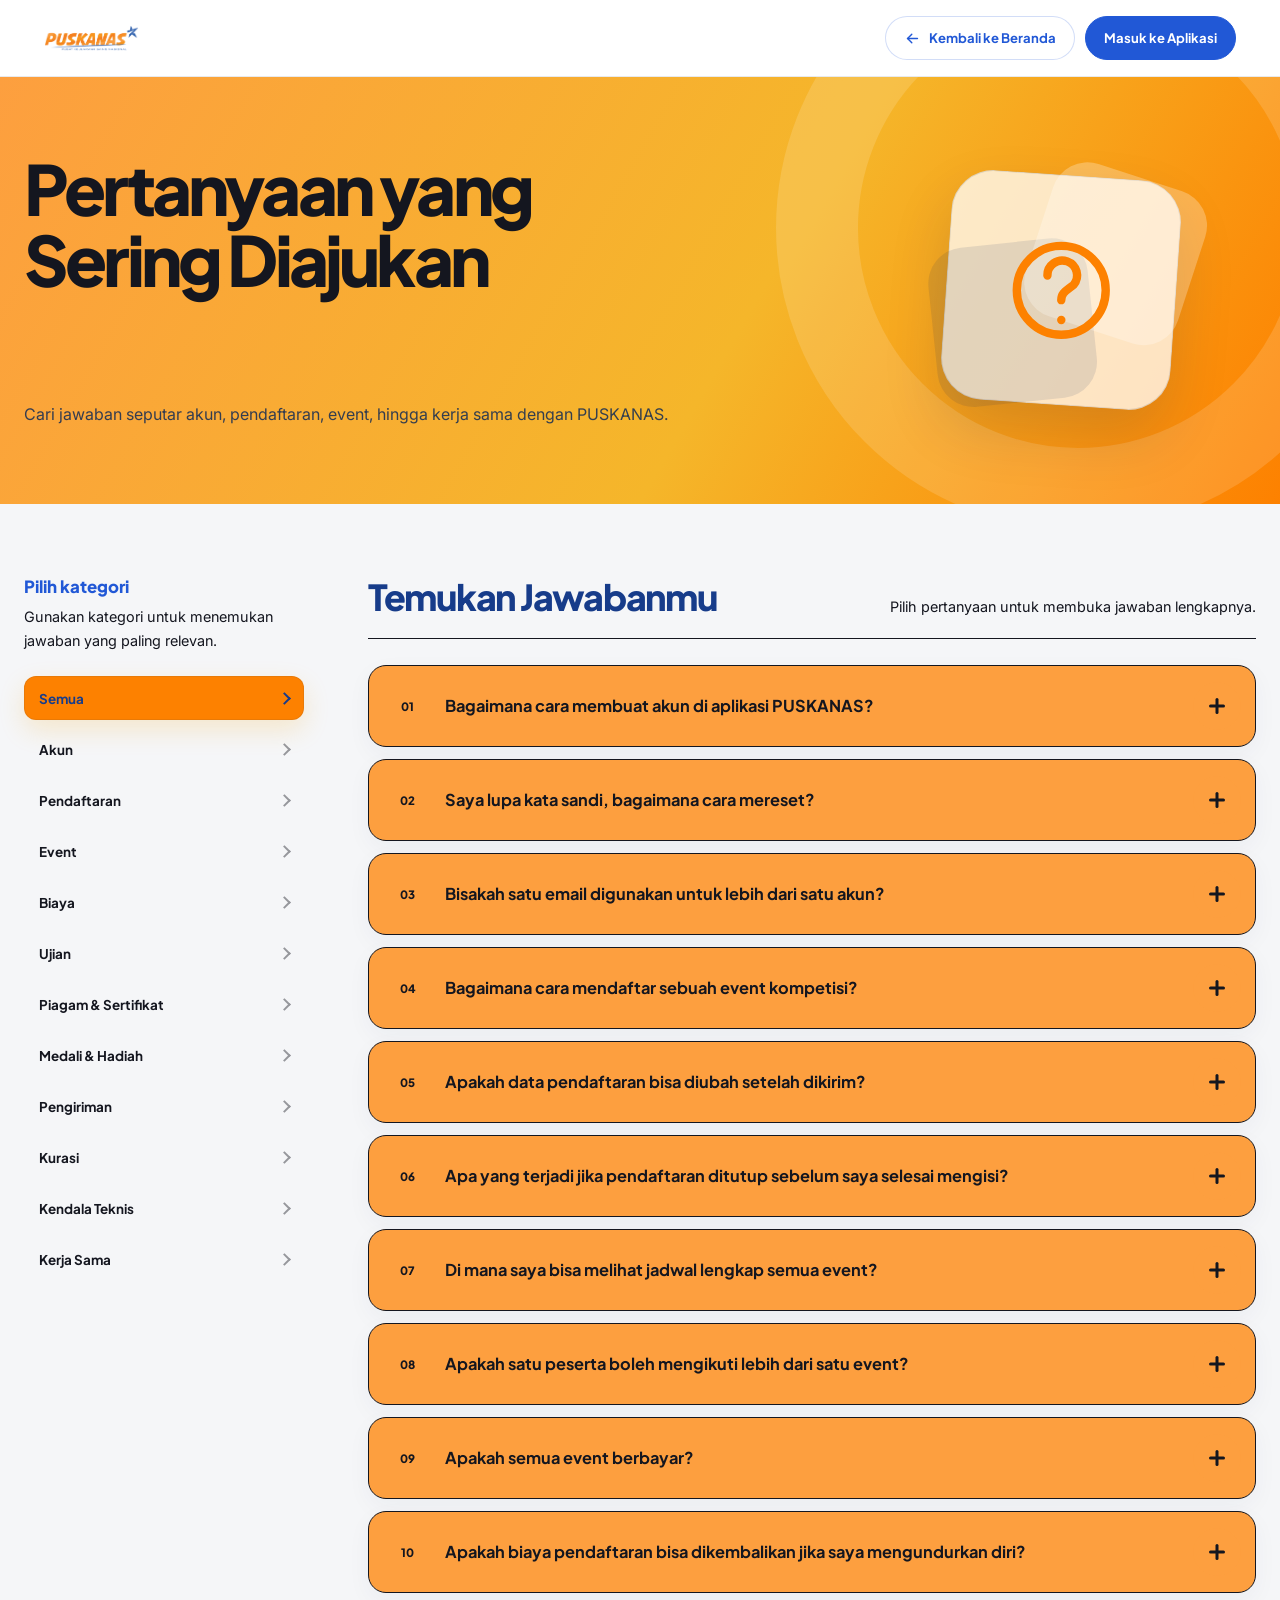
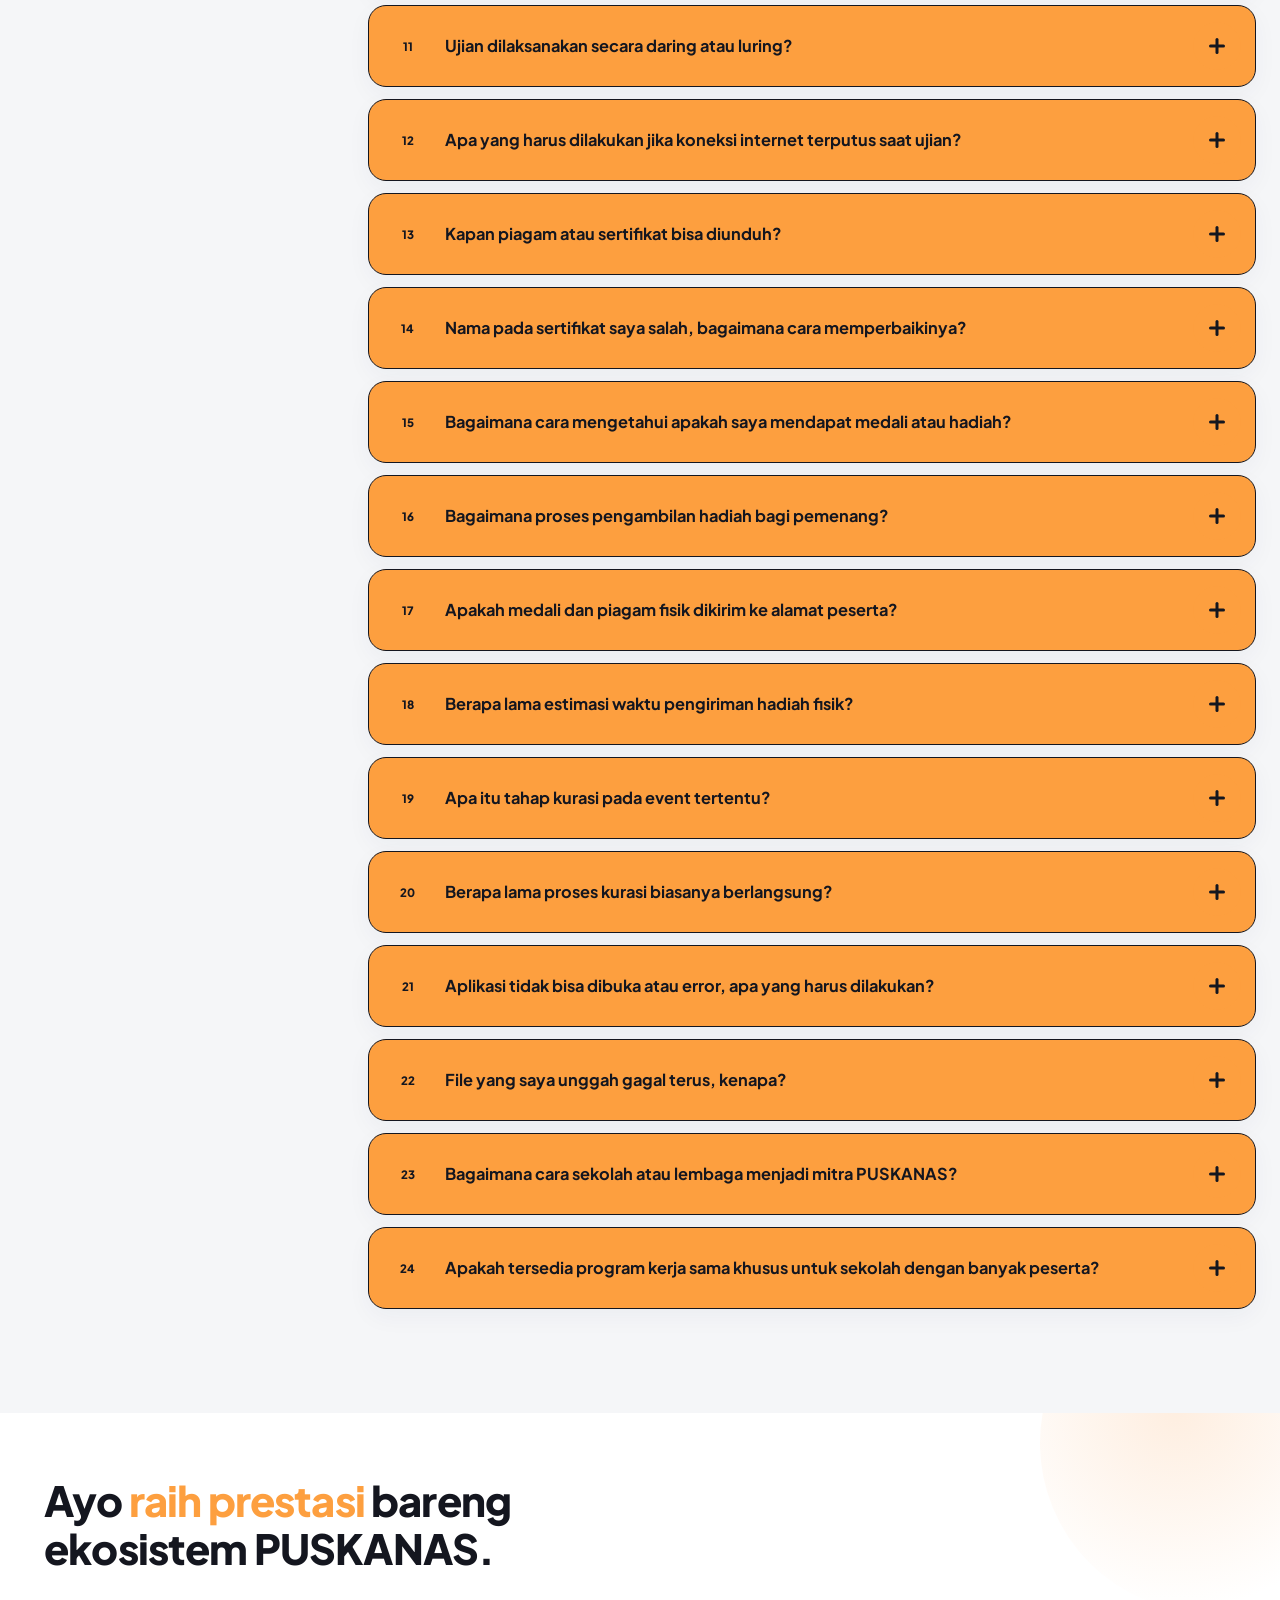
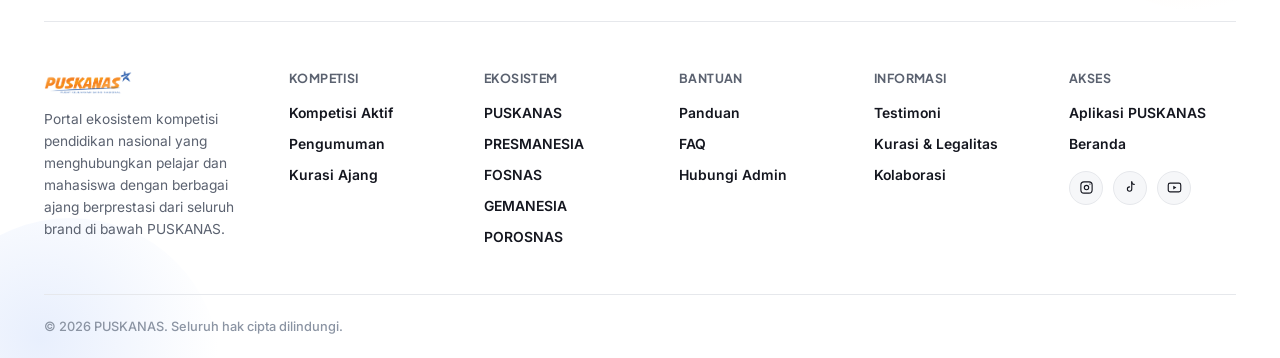
==== commit 3b5476e3: "foot" ====
--- a/faq.html
+++ b/faq.html
@@ -9,28 +9,13 @@
 <link href="https://fonts.googleapis.com/css2?family=Plus+Jakarta+Sans:wght@500;600;700;800&family=Inter:wght@400;500;600&display=swap" rel="stylesheet">
 <link rel="stylesheet" href="style.css">
 
+<link rel="stylesheet" href="assets/css/components.css?v=1">
 </head>
 <body class="faq-redesign">
   <a class="faq-skip-link" href="#faq-main">Lewati ke konten utama</a>
 
-  <header class="faq-navbar">
-    <div class="faq-navbar__inner">
-      <a href="index.html" class="logo" aria-label="Buka beranda PUSKANAS">
-        <img src="logo.png" alt="PUSKANAS — Pusat Kejuaraan Sains Nasional">
-      </a>
-
-      <nav class="faq-navbar__actions" aria-label="Navigasi halaman FAQ">
-        <a href="index.html" class="faq-home-button">
-          <svg viewBox="0 0 24 24" fill="none" stroke="currentColor" stroke-width="2" stroke-linecap="round" stroke-linejoin="round" aria-hidden="true">
-            <path d="M19 12H5"/>
-            <path d="M11 18L5 12L11 6"/>
-          </svg>
-          <span>Kembali ke Beranda</span>
-        </a>
-        <a href="https://app.puskanas.id/" class="btn-app" target="_blank" rel="noopener">Masuk ke Aplikasi</a>
-      </nav>
-    </div>
-  </header>
+  <!-- Navbar dimuat dari components/navbar.html -->
+  <div id="site-navbar"></div>
 
   <main id="faq-main">
     <section class="faq-hero-v2" aria-labelledby="faq-title">
@@ -90,15 +75,11 @@
     </div>
   </main>
 
-  <footer>
-    <div class="footer-inner">
-      <div class="footer-bottom">
-        <p class="footer-copyright">© 2026 PUSKANAS. Seluruh hak cipta dilindungi.</p>
-      </div>
-    </div>
-  </footer>
+  <!-- Footer dimuat dari components/footer.html -->
+  <div id="site-footer"></div>
 
 <script src="data-faq.js"></script>
 <script src="faq.js"></script>
+<script src="assets/js/components.js?v=1" defer></script>
 </body>
 </html>
--- a/style.css
+++ b/style.css
@@ -28,6 +28,7 @@
   color: var(--ink-900);
   -webkit-font-smoothing: antialiased;
   overflow-x: hidden;
+  padding-top: 76px; /* ruang untuk info-bar fixed di atas header */
 }
 
 .wrap {
@@ -38,11 +39,14 @@
 
 /* ---------- Information Bar (marquee) ---------- */
 .info-bar {
+  position: fixed;
+  top: 0;
+  left: 0;
+  z-index: 41;
   background: var(--ink-900);
   color: #f4f5f7;
   overflow: hidden;
   white-space: nowrap;
-  position: relative;
   width: 100%;
 }
 .info-track {
@@ -85,7 +89,7 @@
 /* ---------- Header ---------- */
 header {
   position: fixed;
-  top: 0;
+  top: 36px; /* turun sebesar tinggi info-bar biar tidak tumpang tindih */
   z-index: 40;
   width: 100%;
   background: #ffffff;
@@ -724,7 +728,9 @@
 
 .papan-marquee {
   overflow: hidden;
-  width: 100%;
+  width: 100vw;
+  margin-left: calc(50% - 50vw);
+  padding-left: 44px;
   cursor: grab;
   touch-action: pan-y;
   user-select: none;
@@ -754,7 +760,21 @@
   transition:
     transform 0.25s ease,
     border-color 0.25s ease,
-    box-shadow 0.25s ease;
+    box-shadow 0.25s ease,
+    opacity 0.4s ease;
+}
+.papan-track.is-entering .papan-card {
+  opacity: 0;
+  transform: translateX(30px);
+}
+.papan-track.is-entering .papan-card:nth-child(2) {
+  transition-delay: 0.05s;
+}
+.papan-track.is-entering .papan-card:nth-child(3) {
+  transition-delay: 0.1s;
+}
+.papan-track.is-entering .papan-card:nth-child(4) {
+  transition-delay: 0.15s;
 }
 .papan-badge {
   display: inline-block;
@@ -840,6 +860,9 @@
 @media (max-width: 640px) {
   .papan-inner {
     padding: 56px 24px;
+  }
+  .papan-marquee {
+    padding-left: 24px;
   }
   .papan-head {
     flex-wrap: wrap;
@@ -2799,88 +2822,170 @@
     width: 200px;
   }
 }
-/* ---------- Dock navigasi ---------- */
+/* ---------- Dock navigasi (adaptasi vanilla CSS dari hover-gradient-nav-bar: flip icon -> label) ---------- */
 .dock-wrap {
   position: fixed;
-  left: 50%;
-  bottom: 22px;
-  transform: translateX(-50%);
+  left: 0;
+  right: 0;
+  bottom: 0;
   z-index: 50;
 }
 .dock {
   display: flex;
-  align-items: flex-end;
-  gap: 14px;
-  background: transparent;
+  align-items: center;
+  justify-content: space-around;
+  width: 100%;
+  gap: 10px;
+  background: rgba(255, 255, 255, 0.9);
+  backdrop-filter: blur(14px);
+  -webkit-backdrop-filter: blur(14px);
   border: none;
-  padding: 0;
-  box-shadow: none;
+  border-top: 1px solid rgba(229, 231, 235, 0.8);
+  border-radius: 0;
+  padding: 20px 14px 10px;
+  box-shadow: 0 -8px 24px -12px rgba(20, 22, 31, 0.2);
 }
 .dock-item {
   position: relative;
-  display: flex;
+  cursor: pointer;
+  border-radius: 16px;
+}
+/* Glow radial-gradient per item saat hover/aktif, warna beda tiap ikon */
+.dock-glow {
+  content: "";
+  position: absolute;
+inset: -1px;
+  z-index: 0;
+  border-radius: 50%;
+  opacity: 0;
+  transform: scale(0.8);
+  pointer-events: none;
+  transition:
+    opacity 0.45s cubic-bezier(0.4, 0, 0.2, 1),
+    transform 0.45s cubic-bezier(0.4, 0, 0.2, 1);
+}
+.dock-item:hover .dock-glow,
+.dock-item.active .dock-glow {
+  opacity: 1;
+  transform: scale(1.8);
+}
+.dock-item:nth-child(1) .dock-glow {
+  background: radial-gradient(circle, rgba(59, 130, 246, 0.18) 0%, rgba(37, 99, 235, 0.07) 50%, rgba(29, 78, 216, 0) 100%);
+}
+.dock-item:nth-child(2) .dock-glow {
+  background: radial-gradient(circle, rgba(249, 115, 22, 0.18) 0%, rgba(234, 88, 12, 0.07) 50%, rgba(194, 65, 12, 0) 100%);
+}
+.dock-item:nth-child(3) .dock-glow {
+  background: radial-gradient(circle, rgba(147, 51, 234, 0.18) 0%, rgba(126, 34, 206, 0.07) 50%, rgba(88, 28, 135, 0) 100%);
+}
+.dock-item:nth-child(4) .dock-glow {
+  background: radial-gradient(circle, rgba(34, 197, 94, 0.18) 0%, rgba(22, 163, 74, 0.07) 50%, rgba(21, 128, 61, 0) 100%);
+}
+.dock-item:nth-child(5) .dock-glow {
+  background: radial-gradient(circle, rgba(20, 184, 166, 0.18) 0%, rgba(13, 148, 136, 0.07) 50%, rgba(15, 118, 110, 0) 100%);
+}
+.dock-item:nth-child(6) .dock-glow {
+  background: radial-gradient(circle, rgba(239, 68, 68, 0.18) 0%, rgba(220, 38, 38, 0.07) 50%, rgba(185, 28, 28, 0) 100%);
+}
+.dock-item:nth-child(7) .dock-glow {
+  background: radial-gradient(circle, rgba(99, 102, 241, 0.18) 0%, rgba(79, 70, 229, 0.07) 50%, rgba(67, 56, 202, 0) 100%);
+}
+.dock-item:nth-child(8) .dock-glow {
+  background: radial-gradient(circle, rgba(236, 72, 153, 0.18) 0%, rgba(219, 39, 119, 0.07) 50%, rgba(190, 24, 93, 0) 100%);
+}
+
+.dock-face {
+  position: relative;
+  z-index: 1;
+  display: flex;
+  flex-direction: column;
   align-items: center;
   justify-content: center;
-  width: 44px;
-  height: 44px;
+  padding: 6px 10px;
+  border-radius: 16px;
+  color: #525252;
+  transform-origin: center bottom;
+  transition: transform 0.2s ease;
+}
+/* Hover: full icon, sedikit membesar. Section-nya lagi aktif di layar: lebih besar lagi */
+.dock-item:hover .dock-face {
+  transform: scale(1.15);
+}
+.dock-item.active .dock-face {
+  transform: scale(1.3);
+}
+.dock-face svg {
+  width: 20px;
+  height: 20px;
+  stroke: #525252;
+  flex-shrink: 0;
+  transition: stroke 0.2s ease;
+}
+.dock-item:nth-child(1):hover .dock-face svg,
+.dock-item:nth-child(1).active .dock-face svg {
+  stroke: #3b82f6;
+}
+.dock-item:nth-child(2):hover .dock-face svg,
+.dock-item:nth-child(2).active .dock-face svg {
+  stroke: #f97316;
+}
+.dock-item:nth-child(3):hover .dock-face svg,
+.dock-item:nth-child(3).active .dock-face svg {
+  stroke: #9333ea;
+}
+.dock-item:nth-child(4):hover .dock-face svg,
+.dock-item:nth-child(4).active .dock-face svg {
+  stroke: #22c55e;
+}
+.dock-item:nth-child(5):hover .dock-face svg,
+.dock-item:nth-child(5).active .dock-face svg {
+  stroke: #14b8a6;
+}
+.dock-item:nth-child(6):hover .dock-face svg,
+.dock-item:nth-child(6).active .dock-face svg {
+  stroke: #ef4444;
+}
+.dock-item:nth-child(7):hover .dock-face svg,
+.dock-item:nth-child(7).active .dock-face svg {
+  stroke: #6366f1;
+}
+.dock-item:nth-child(8):hover .dock-face svg,
+.dock-item:nth-child(8).active .dock-face svg {
+  stroke: #ec4899;
+}
+.dock-label {
+  font-size: 0.7rem;
+  font-weight: 600;
+  white-space: nowrap;
+  margin-top: 3px;
+  max-height: 20px;
+  opacity: 1;
+  overflow: hidden;
   transition:
-    width 0.16s ease,
-    height 0.16s ease;
-  cursor: pointer;
-}
-.dock-icon-circle {
-  width: 100%;
-  height: 100%;
-  border-radius: 50%;
-  background: #e5e7eb;
-  display: flex;
-  align-items: center;
-  justify-content: center;
-  transition: background 0.15s ease;
-  box-shadow: 0 6px 14px -4px rgba(20, 22, 31, 0.18);
-}
-.dock-item:hover .dock-icon-circle {
-  background: #d4d4d8;
-}
-.dock-icon-circle svg {
-  width: 50%;
-  height: 50%;
-  stroke: #525252;
-  transition: stroke 0.15s ease;
-}
-.dock-tooltip {
-  position: absolute;
-  top: -36px;
-  left: 50%;
-  transform: translateX(-50%);
-  background: #f3f4f6;
-  border: 1px solid #e5e7eb;
-  padding: 4px 10px;
-  border-radius: 8px;
-  font-size: 0.72rem;
-  font-weight: 600;
-  color: #404040;
-  white-space: nowrap;
+    opacity 0.2s ease,
+    max-height 0.2s ease,
+    margin-top 0.2s ease;
+}
+.dock-item:hover .dock-label,
+.dock-item.active .dock-label {
   opacity: 0;
-  pointer-events: none;
-  transition: opacity 0.15s ease;
-}
-.dock-item:hover .dock-tooltip {
-  opacity: 1;
-}
-
-@media (max-width: 600px) {
+  max-height: 0;
+  margin-top: 0;
+}
+
+@media (max-width: 640px) {
   .dock {
-    gap: 8px;
-  }
-  .dock-item {
-    width: 36px;
-    height: 36px;
-  }
-  .dock-wrap {
-    bottom: 14px;
-  }
-}
+    gap: 2px;
+    padding: 14px 4px 6px;
+  }
+  .dock-face {
+    padding: 4px 6px;
+  }
+  .dock-label {
+    font-size: 0.6rem;
+  }
+}
+
 
 @media (max-width: 480px) {
   .pill-stack {
@@ -4943,352 +5048,324 @@
   }
 }
 /* ---------- Section Kurasi ---------- */
-:root {
-  --green-600: #1f8a4d;
-  --green-100: #e2f5e9;
-}
-.kurasi-section {
-  padding: 96px 0;
-}
-.kurasi-inner {
-  max-width: 760px;
-  margin: 0 auto;
-  padding: 0 24px;
-}
-.kurasi-eyebrow {
-  display: inline-block;
-  padding: 6px 14px;
+.kurasi-section.kurasi-v4 {
+  --kurasi-blue: #155faa;
+  --kurasi-blue-dark: #0d477f;
+  --kurasi-yellow: #fcc910;
+  --kurasi-orange: #fc7801;
+  --kurasi-cream: #fff9e9;
+  width: 100%;
+  padding: 0;
+  overflow: hidden;
+  background: var(--kurasi-cream);
+}
+
+.kurasi-v4__inner {
+  width: 100%;
+  max-width: none;
+  margin: 0;
+}
+
+.kurasi-v4__panel {
+  display: grid;
+  grid-template-columns: minmax(360px, 0.9fr) minmax(0, 1.6fr);
+  width: 100%;
+  min-height: 660px;
+  overflow: hidden;
+  border: 0;
+  border-radius: 0;
+  background: var(--kurasi-cream);
+  box-shadow: none;
+}
+
+.kurasi-v4__intro {
+  position: relative;
+  isolation: isolate;
+  display: flex;
+  flex-direction: column;
+  justify-content: flex-start;
+  padding: clamp(38px, 4.5vw, 64px);
+  color: var(--kurasi-blue-dark);
+  background: linear-gradient(150deg, var(--kurasi-yellow) 0%, #f4aa1c 56%, var(--kurasi-orange) 100%);
+}
+
+.kurasi-v4__intro::after {
+  content: "";
+  position: absolute;
+  right: -56px;
+  bottom: -72px;
+  z-index: -1;
+  width: 220px;
+  height: 220px;
+  border: 34px solid rgba(21, 95, 170, 0.11);
+  border-radius: 50%;
+  pointer-events: none;
+}
+
+.kurasi-v4 .kurasi-eyebrow {
+  display: inline-flex;
+  align-items: center;
+  align-self: flex-start;
+  min-height: 32px;
+  margin-bottom: 22px;
+  padding: 7px 13px;
+  border: 1px solid rgba(21, 95, 170, 0.18);
   border-radius: 999px;
-  background: var(--red-100);
-  color: var(--red-600);
-  font-size: 0.74rem;
+  background: rgba(255, 255, 255, 0.28);
+  color: var(--kurasi-blue-dark);
+  font-size: 0.72rem;
   font-weight: 800;
   letter-spacing: 0.08em;
+  line-height: 1;
   text-transform: uppercase;
-  margin-bottom: 16px;
-}
-.kurasi-intro h2 {
+}
+
+.kurasi-v4__intro h2 {
+  max-width: 470px;
+  margin: 0 0 20px;
+  color: var(--kurasi-blue-dark);
   font-family: "Plus Jakarta Sans", sans-serif;
+  font-size: clamp(2rem, 2.4vw + 0.7rem, 3.15rem);
   font-weight: 800;
-  font-size: clamp(1.8rem, 2vw + 1.2rem, 2.4rem);
-  margin-bottom: 16px;
-}
-.kurasi-intro p {
-  color: var(--body-600);
-  font-size: 0.96rem;
-  line-height: 1.8;
-  margin-bottom: 40px;
-}
-.kurasi-intro p strong {
-  color: var(--ink-900);
-}
-
-.kurasi-list-head {
-  display: flex;
-  align-items: center;
-  justify-content: space-between;
-  padding: 0 18px 10px;
-  margin-bottom: 4px;
-}
-.kurasi-list-head span {
-  font-size: 0.7rem;
+  letter-spacing: -0.04em;
+  line-height: 1.12;
+}
+
+.kurasi-v4__intro > p {
+  max-width: 480px;
+  margin: 0;
+  color: rgba(12, 71, 127, 0.82);
+  font-size: 0.95rem;
+  line-height: 1.75;
+}
+
+.kurasi-v4__intro > p strong {
+  color: var(--kurasi-blue-dark);
   font-weight: 700;
-  text-transform: uppercase;
-  letter-spacing: 0.05em;
-  color: var(--body-600);
-}
-
-.kurasi-disclaimer {
-  background: var(--blue-100);
-  border-left: 3px solid var(--blue-600);
-  border-radius: 8px;
-  padding: 16px 20px;
-  color: var(--ink-900);
-  font-size: 0.86rem;
-  line-height: 1.75;
-}
-.kurasi-disclaimer a {
-  color: var(--blue-600);
+}
+
+.kurasi-v4__disclaimer {
+  display: grid;
+  grid-template-columns: 42px minmax(0, 1fr);
+  gap: 14px;
+  align-items: start;
+  margin-top: 38px;
+  padding-top: 26px;
+  border-top: 1px solid rgba(21, 95, 170, 0.18);
+}
+
+.kurasi-v4__disclaimer-icon {
+  display: grid;
+  place-items: center;
+  width: 42px;
+  height: 42px;
+  border-radius: 13px;
+  background: rgba(255, 255, 255, 0.32);
+  color: var(--kurasi-blue-dark);
+}
+
+.kurasi-v4__disclaimer-icon svg {
+  width: 22px;
+  height: 22px;
+}
+
+.kurasi-v4__disclaimer p {
+  margin: 0;
+  color: rgba(12, 71, 127, 0.8);
+  font-size: 0.78rem;
+  line-height: 1.62;
+}
+
+.kurasi-v4__disclaimer strong,
+.kurasi-v4__disclaimer a {
+  color: var(--kurasi-blue-dark);
   font-weight: 700;
 }
-.kurasi-events {
-  display: flex;
+
+.kurasi-v4__disclaimer a {
+  text-underline-offset: 3px;
+}
+
+.kurasi-v4__content {
+  display: flex;
+  min-width: 0;
   flex-direction: column;
-  gap: 10px;
-  margin-bottom: 32px;
-}
-.kurasi-event-row {
-  display: flex;
-  align-items: center;
-  justify-content: space-between;
-  gap: 16px;
-  background: var(--white);
-  border: 1px solid var(--line);
-  border-radius: 12px;
-  padding: 16px 18px;
-  box-shadow: 0 10px 24px -18px rgba(20, 22, 31, 0.25);
-}
-.kurasi-event-title {
-  font-weight: 700;
-  font-size: 0.88rem;
-  color: var(--ink-900);
-}
-.kurasi-event-meta {
-  font-size: 0.78rem;
-  color: var(--body-600);
-  margin-top: 2px;
-}
-.kurasi-event-badge {
-  flex-shrink: 0;
-  font-size: 0.72rem;
-  font-weight: 700;
-  padding: 5px 12px;
-  border-radius: 999px;
-  color: #fff;
-}
-.kurasi-event-badge.kurasi-badge--belum {
-  background: #9aa1ad;
-}
-.kurasi-event-badge.kurasi-badge--proses {
-  background: var(--blue-600);
-}
-.kurasi-event-badge.kurasi-badge--revisi {
-  background: var(--orange-600);
-}
-.kurasi-event-badge.kurasi-badge--selesai {
-  background: var(--green-600);
-}
-.kurasi-section.kurasi-v3 {
-  position: relative;
-  padding: clamp(72px, 8vw, 108px) 24px;
-  background: #fffaf2;
-  color: #082556;
-}
-
-.kurasi-v3 .kurasi-v3__inner {
-  width: min(100%, 1120px);
-  margin-inline: auto;
-}
-
-.kurasi-v3 .kurasi-v3__header {
-  display: block;
-  max-width: 920px;
-  margin-bottom: 46px;
-}
-
-.kurasi-v3 .kurasi-v3__intro,
-.kurasi-v3 .kurasi-v3__disclaimer {
-  min-width: 0;
-  padding: 0;
-  border: 0;
-  border-radius: 0;
-  background: transparent;
-  box-shadow: none;
-}
-
-.kurasi-v3 .kurasi-v3__intro::after {
-  display: none;
-}
-
-.kurasi-v3 .kurasi-eyebrow {
-  display: inline-block;
-  margin: 0 0 18px;
-  padding: 0;
-  border: 0;
-  border-radius: 0;
-  background: transparent;
-  color: #e87918;
-  font-size: 0.75rem;
-  font-weight: 800;
-  line-height: 1.4;
-  letter-spacing: 0.14em;
-  text-transform: uppercase;
-}
-
-.kurasi-v3 .kurasi-v3__intro h2 {
-  max-width: 760px;
-  margin: 0 0 20px;
-  color: #082556;
-  font-family: "Plus Jakarta Sans", sans-serif;
-  font-size: clamp(2.45rem, 5vw, 4.6rem);
-  font-weight: 800;
-  line-height: 1.03;
-  letter-spacing: -0.05em;
-}
-
-.kurasi-v3 .kurasi-v3__intro p {
-  max-width: 900px;
-  margin: 0;
-  color: #29466f;
-  font-size: clamp(0.98rem, 1.2vw, 1.06rem);
-  line-height: 1.82;
-}
-
-.kurasi-v3 .kurasi-v3__intro p strong {
-  color: #082556;
-  font-weight: 800;
-}
-
-.kurasi-v3 .kurasi-v3__disclaimer {
-  margin-top: 18px;
-}
-
-.kurasi-v3 .kurasi-v3__disclaimer p {
-  margin: 0;
-  color: #49617f;
-  font-size: 0.9rem;
-  line-height: 1.7;
-}
-
-.kurasi-v3 .kurasi-v3__disclaimer strong,
-.kurasi-v3 .kurasi-v3__disclaimer a {
-  color: #082556;
-  font-weight: 800;
-}
-
-.kurasi-v3 .kurasi-v3__disclaimer a {
-  text-decoration: underline;
-  text-underline-offset: 3px;
-}
-
-.kurasi-v3 .kurasi-v3__panel {
-  padding: 0;
-  border: 0;
-  border-radius: 0;
-  background: transparent;
-  box-shadow: none;
-}
-
-.kurasi-v3 .kurasi-v3__panel-head {
+  justify-content: center;
+  padding: clamp(26px, 3.4vw, 48px);
+  background: var(--kurasi-cream);
+}
+
+.kurasi-v4__content-head {
   display: grid;
   grid-template-columns: minmax(0, 1fr) auto;
-  align-items: center;
-  gap: 20px;
+  gap: 24px;
+  align-items: center;
   margin-bottom: 14px;
-  padding: 0 22px;
-  border: 0;
-}
-
-.kurasi-v3 .kurasi-v3__panel-head span {
-  color: #082556;
+  padding: 0 20px;
+  color: var(--kurasi-blue-dark);
+  font-family: "Plus Jakarta Sans", sans-serif;
   font-size: 0.72rem;
   font-weight: 800;
-  letter-spacing: 0.1em;
+  letter-spacing: 0.08em;
+  line-height: 1.4;
   text-transform: uppercase;
 }
 
-.kurasi-v3 .kurasi-events {
+.kurasi-v4 .kurasi-events {
   display: grid;
-  grid-template-columns: 1fr;
   gap: 12px;
-  margin: 0;
-}
-
-.kurasi-v3 .kurasi-event-row {
+  width: 100%;
+}
+
+.kurasi-v4 .kurasi-event-row {
   display: grid;
   grid-template-columns: minmax(0, 1fr) auto;
-  align-items: center;
   gap: 24px;
-  min-width: 0;
-  min-height: 104px;
-  padding: 24px 26px;
-  border: 0;
-  border-radius: 20px;
-  background: #f4b12b;
-  box-shadow: none;
-  transition:
-    transform 180ms ease,
-    background-color 180ms ease;
-}
-
-.kurasi-v3 .kurasi-event-row::before {
-  display: none;
-}
-
-.kurasi-v3 .kurasi-event-row:hover {
+  align-items: center;
+  min-height: 78px;
+  padding: 17px 20px;
+  border: 1px solid rgba(21, 95, 170, 0.11);
+  border-radius: 18px;
+  background: rgba(255, 255, 255, 0.92);
+  box-shadow: 0 12px 28px -26px rgba(13, 71, 127, 0.58);
+  transition: transform 180ms ease, border-color 180ms ease, box-shadow 180ms ease;
+}
+
+.kurasi-v4 .kurasi-event-row:hover {
   transform: translateY(-2px);
-  background: #f0a91f;
-  box-shadow: none;
-}
-
-.kurasi-v3 .kurasi-event-title {
-  margin: 0 0 7px;
-  color: #082556;
+  border-color: rgba(21, 95, 170, 0.24);
+  box-shadow: 0 18px 36px -28px rgba(13, 71, 127, 0.7);
+}
+
+.kurasi-v4 .kurasi-event-title {
+  margin: 0 0 4px;
+  color: var(--kurasi-blue-dark);
   font-family: "Plus Jakarta Sans", sans-serif;
-  font-size: 1rem;
-  font-weight: 800;
-  line-height: 1.42;
-}
-
-.kurasi-v3 .kurasi-event-meta {
-  color: #173f71;
-  font-size: 0.82rem;
-  line-height: 1.55;
-}
-
-.kurasi-v3 .kurasi-event-badge,
-.kurasi-v3 .kurasi-event-badge.kurasi-badge--belum,
-.kurasi-v3 .kurasi-event-badge.kurasi-badge--proses,
-.kurasi-v3 .kurasi-event-badge.kurasi-badge--revisi,
-.kurasi-v3 .kurasi-event-badge.kurasi-badge--selesai {
-  align-self: center;
-  min-width: max-content;
-  margin: 0;
-  padding: 9px 14px;
-  border: 0;
+  font-size: 0.92rem;
+  font-weight: 750;
+  letter-spacing: -0.012em;
+  line-height: 1.4;
+}
+
+.kurasi-v4 .kurasi-event-meta {
+  color: rgba(12, 71, 127, 0.72);
+  font-size: 0.76rem;
+  line-height: 1.5;
+}
+
+.kurasi-v4 .kurasi-event-badge {
+  display: inline-flex;
+  align-items: center;
+  justify-content: center;
+  min-height: 36px;
+  padding: 8px 14px;
   border-radius: 999px;
-  background: #ffffff;
-  color: #082556;
+  white-space: nowrap;
+  font-family: "Plus Jakarta Sans", sans-serif;
   font-size: 0.72rem;
   font-weight: 800;
   line-height: 1;
-  white-space: nowrap;
-  box-shadow: none;
-}
-
-@media (max-width: 640px) {
-  .kurasi-section.kurasi-v3 {
-    padding: 58px 16px;
-  }
-
-  .kurasi-v3 .kurasi-v3__header {
-    margin-bottom: 34px;
-  }
-
-  .kurasi-v3 .kurasi-v3__intro h2 {
-    font-size: clamp(2.3rem, 11vw, 3.4rem);
-  }
-
-  .kurasi-v3 .kurasi-v3__panel-head {
+}
+
+.kurasi-v4 .kurasi-badge--selesai {
+  background: rgba(21, 95, 170, 0.1);
+  color: var(--kurasi-blue);
+}
+
+.kurasi-v4 .kurasi-badge--proses {
+  background: rgba(252, 201, 16, 0.2);
+  color: #8a6500;
+}
+
+.kurasi-v4 .kurasi-badge--revisi {
+  background: rgba(252, 120, 1, 0.12);
+  color: #b95400;
+}
+
+.kurasi-v4 .kurasi-badge--belum {
+  background: rgba(83, 103, 126, 0.12);
+  color: #53677e;
+}
+
+@media (max-width: 1080px) {
+  .kurasi-v4__panel {
+    grid-template-columns: 1fr;
+    min-height: 0;
+  }
+
+  .kurasi-v4__intro {
+    justify-content: flex-start;
+    min-height: 0;
+    padding: 48px;
+  }
+
+  .kurasi-v4__intro h2,
+  .kurasi-v4__intro > p {
+    max-width: 780px;
+  }
+
+  .kurasi-v4__disclaimer {
+    max-width: 780px;
+  }
+}
+
+@media (max-width: 720px) {
+  .kurasi-section.kurasi-v4 {
+    padding: 0;
+  }
+
+  .kurasi-v4__intro,
+  .kurasi-v4__content {
+    padding: 32px 24px;
+  }
+
+  .kurasi-v4__intro::after {
+    right: -84px;
+    bottom: -92px;
+  }
+
+  .kurasi-v4__content-head {
     display: none;
   }
 
-  .kurasi-v3 .kurasi-event-row {
+  .kurasi-v4 .kurasi-events {
+    gap: 10px;
+  }
+
+  .kurasi-v4 .kurasi-event-row {
     grid-template-columns: 1fr;
-    gap: 16px;
+    gap: 12px;
     min-height: 0;
-    padding: 22px 20px;
-    border-radius: 18px;
-  }
-
-  .kurasi-v3 .kurasi-event-badge {
+    padding: 17px;
+  }
+
+  .kurasi-v4 .kurasi-event-badge {
     justify-self: start;
   }
 }
 
+@media (max-width: 420px) {
+  .kurasi-section.kurasi-v4 {
+    padding: 0;
+  }
+
+  .kurasi-v4__intro,
+  .kurasi-v4__content {
+    padding: 28px 20px;
+  }
+
+  .kurasi-v4__disclaimer {
+    grid-template-columns: 1fr;
+  }
+}
+
 @media (prefers-reduced-motion: reduce) {
-  .kurasi-v3 .kurasi-event-row {
+  .kurasi-v4 .kurasi-event-row {
     transition: none;
   }
 
-  .kurasi-v3 .kurasi-event-row:hover {
+  .kurasi-v4 .kurasi-event-row:hover {
     transform: none;
-  }
-}
-@media (max-width: 480px) {
-  .kurasi-event-row {
-    flex-direction: column;
-    align-items: flex-start;
   }
 }
 
--- a/assets/css/components.css
+++ b/assets/css/components.css
@@ -0,0 +1,220 @@
+/* =========================================================
+   SHARED NAVBAR & FOOTER
+   File ini dipakai oleh seluruh halaman.
+   ========================================================= */
+
+.site-navbar {
+  position: fixed;
+  top: 0;
+  left: 0;
+  z-index: 1000;
+  width: 100%;
+  min-height: 76px;
+  border-bottom: 1px solid rgba(8, 37, 86, 0.09);
+  background: rgba(255, 255, 255, 0.97);
+  backdrop-filter: blur(16px);
+  -webkit-backdrop-filter: blur(16px);
+}
+
+body.is-index-page .site-navbar {
+  top: 36px;
+}
+
+.site-navbar__inner {
+  width: min(100%, 1360px);
+  min-height: 76px;
+  margin-inline: auto;
+  padding: 14px 44px;
+  display: flex;
+  align-items: center;
+  justify-content: space-between;
+  gap: 24px;
+}
+
+.site-navbar__logo {
+  display: inline-flex;
+  align-items: center;
+  flex: 0 0 auto;
+  min-height: 44px;
+}
+
+.site-navbar__logo img {
+  display: block;
+  width: auto;
+  height: 26px;
+  object-fit: contain;
+}
+
+.site-navbar__actions {
+  flex: 0 0 auto !important;
+  display: flex;
+  align-items: center;
+  justify-content: flex-end;
+  gap: 10px;
+}
+
+.site-navbar__home,
+.site-navbar__app {
+  min-height: 44px;
+  display: inline-flex;
+  align-items: center;
+  justify-content: center;
+  gap: 8px;
+  padding: 10px 18px;
+  border-radius: 999px;
+  font-family: "Plus Jakarta Sans", sans-serif;
+  font-size: 0.82rem;
+  font-weight: 700;
+  line-height: 1.2;
+  text-decoration: none;
+  white-space: nowrap;
+  transition:
+    transform 180ms ease,
+    border-color 180ms ease,
+    background-color 180ms ease,
+    box-shadow 180ms ease;
+}
+
+.site-navbar__home {
+  border: 1px solid rgba(33, 88, 214, 0.2);
+  background: #ffffff;
+  color: var(--blue-600, #2158d6);
+}
+
+.site-navbar__home svg {
+  width: 17px;
+  height: 17px;
+  flex: 0 0 auto;
+}
+
+.site-navbar__app {
+  border: 1px solid var(--blue-600, #2158d6);
+  background: var(--blue-600, #2158d6);
+  color: #ffffff;
+}
+
+.site-navbar__home:hover,
+.site-navbar__app:hover {
+  transform: translateY(-2px);
+}
+
+.site-navbar__home:hover {
+  border-color: rgba(33, 88, 214, 0.45);
+  box-shadow: 0 10px 22px rgba(8, 37, 86, 0.08);
+}
+
+.site-navbar__app:hover {
+  box-shadow: 0 10px 22px rgba(33, 88, 214, 0.24);
+}
+
+.site-navbar__home:focus-visible,
+.site-navbar__app:focus-visible,
+.site-navbar__logo:focus-visible {
+  outline: 3px solid #ffffff;
+  outline-offset: 3px;
+  box-shadow: 0 0 0 5px var(--blue-600, #2158d6);
+}
+
+/* Pastikan footer shared selalu memakai tampilan terang yang sama. */
+.site-footer,
+.faq-redesign .site-footer {
+  margin: 0;
+  background: var(--white, #ffffff);
+  color: var(--ink-900, #14161f);
+}
+
+.site-footer .footer-inner,
+.faq-redesign .site-footer .footer-inner {
+  width: min(100%, 1360px);
+  max-width: 1360px;
+  margin-inline: auto;
+  padding-inline: 44px;
+}
+
+.site-footer .footer-bottom,
+.faq-redesign .site-footer .footer-bottom {
+  padding: 24px 0;
+  border-top: 0;
+}
+
+.site-footer .footer-copyright,
+.faq-redesign .site-footer .footer-copyright {
+  color: #8b94a3;
+}
+
+@media (max-width: 760px) {
+  .site-navbar,
+  .site-navbar__inner {
+    min-height: 68px;
+  }
+
+  .site-navbar__inner {
+    padding: 10px 20px;
+    gap: 14px;
+  }
+
+  .site-navbar__logo img {
+    height: 23px;
+  }
+
+  .site-navbar__actions {
+    gap: 8px;
+  }
+
+  .site-navbar__home,
+  .site-navbar__app {
+    min-height: 42px;
+    padding: 9px 13px;
+    font-size: 0.75rem;
+  }
+
+  .site-footer .footer-inner,
+  .faq-redesign .site-footer .footer-inner {
+    padding-inline: 24px;
+  }
+}
+
+@media (max-width: 520px) {
+  .site-navbar__inner {
+    padding-inline: 16px;
+  }
+
+  .site-navbar__home {
+    width: 42px;
+    min-width: 42px;
+    padding-inline: 0;
+  }
+
+  .site-navbar__home span {
+    position: absolute;
+    width: 1px;
+    height: 1px;
+    padding: 0;
+    margin: -1px;
+    overflow: hidden;
+    clip: rect(0, 0, 0, 0);
+    white-space: nowrap;
+    border: 0;
+  }
+
+  .site-navbar__app {
+    padding-inline: 12px;
+    font-size: 0.71rem;
+  }
+
+  .site-footer .footer-links-grid {
+    grid-template-columns: 1fr;
+  }
+}
+
+@media (prefers-reduced-motion: reduce) {
+  .site-navbar__home,
+  .site-navbar__app {
+    transition: none;
+  }
+
+  .site-navbar__home:hover,
+  .site-navbar__app:hover {
+    transform: none;
+  }
+}
